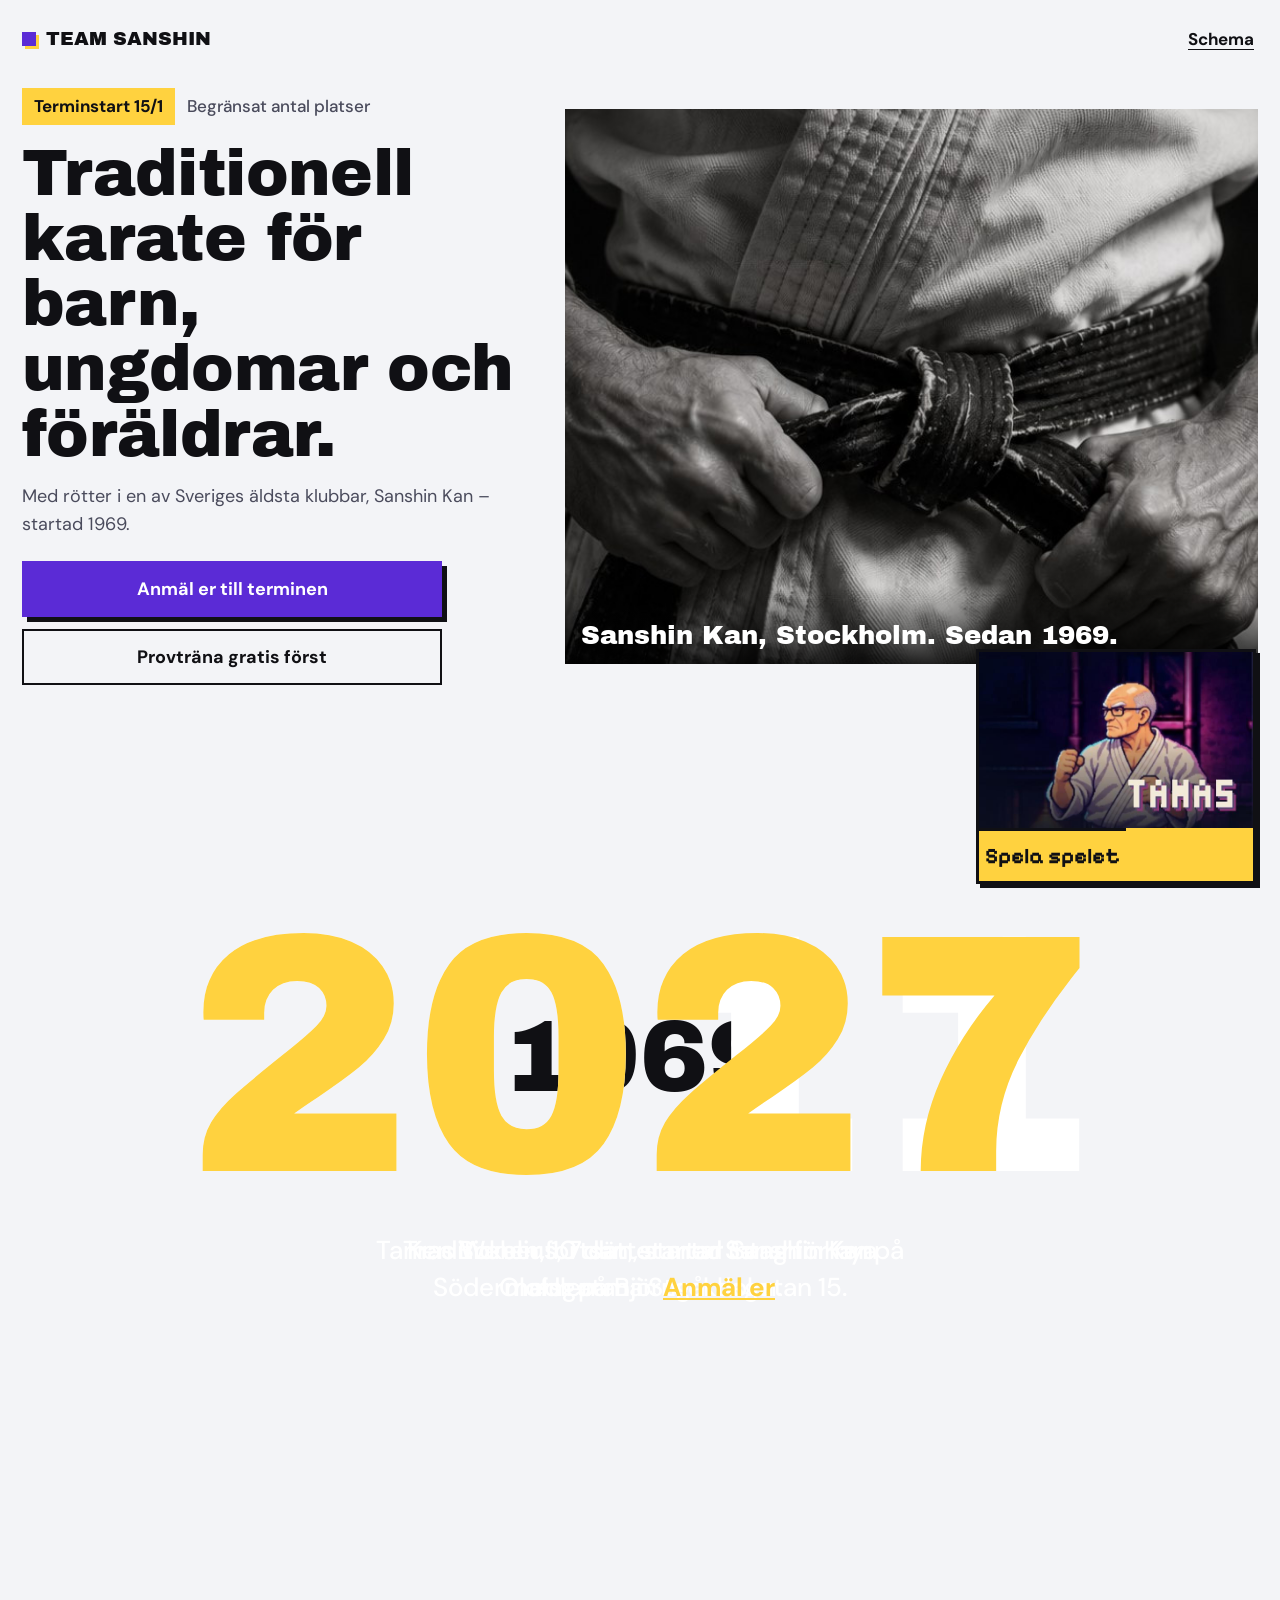
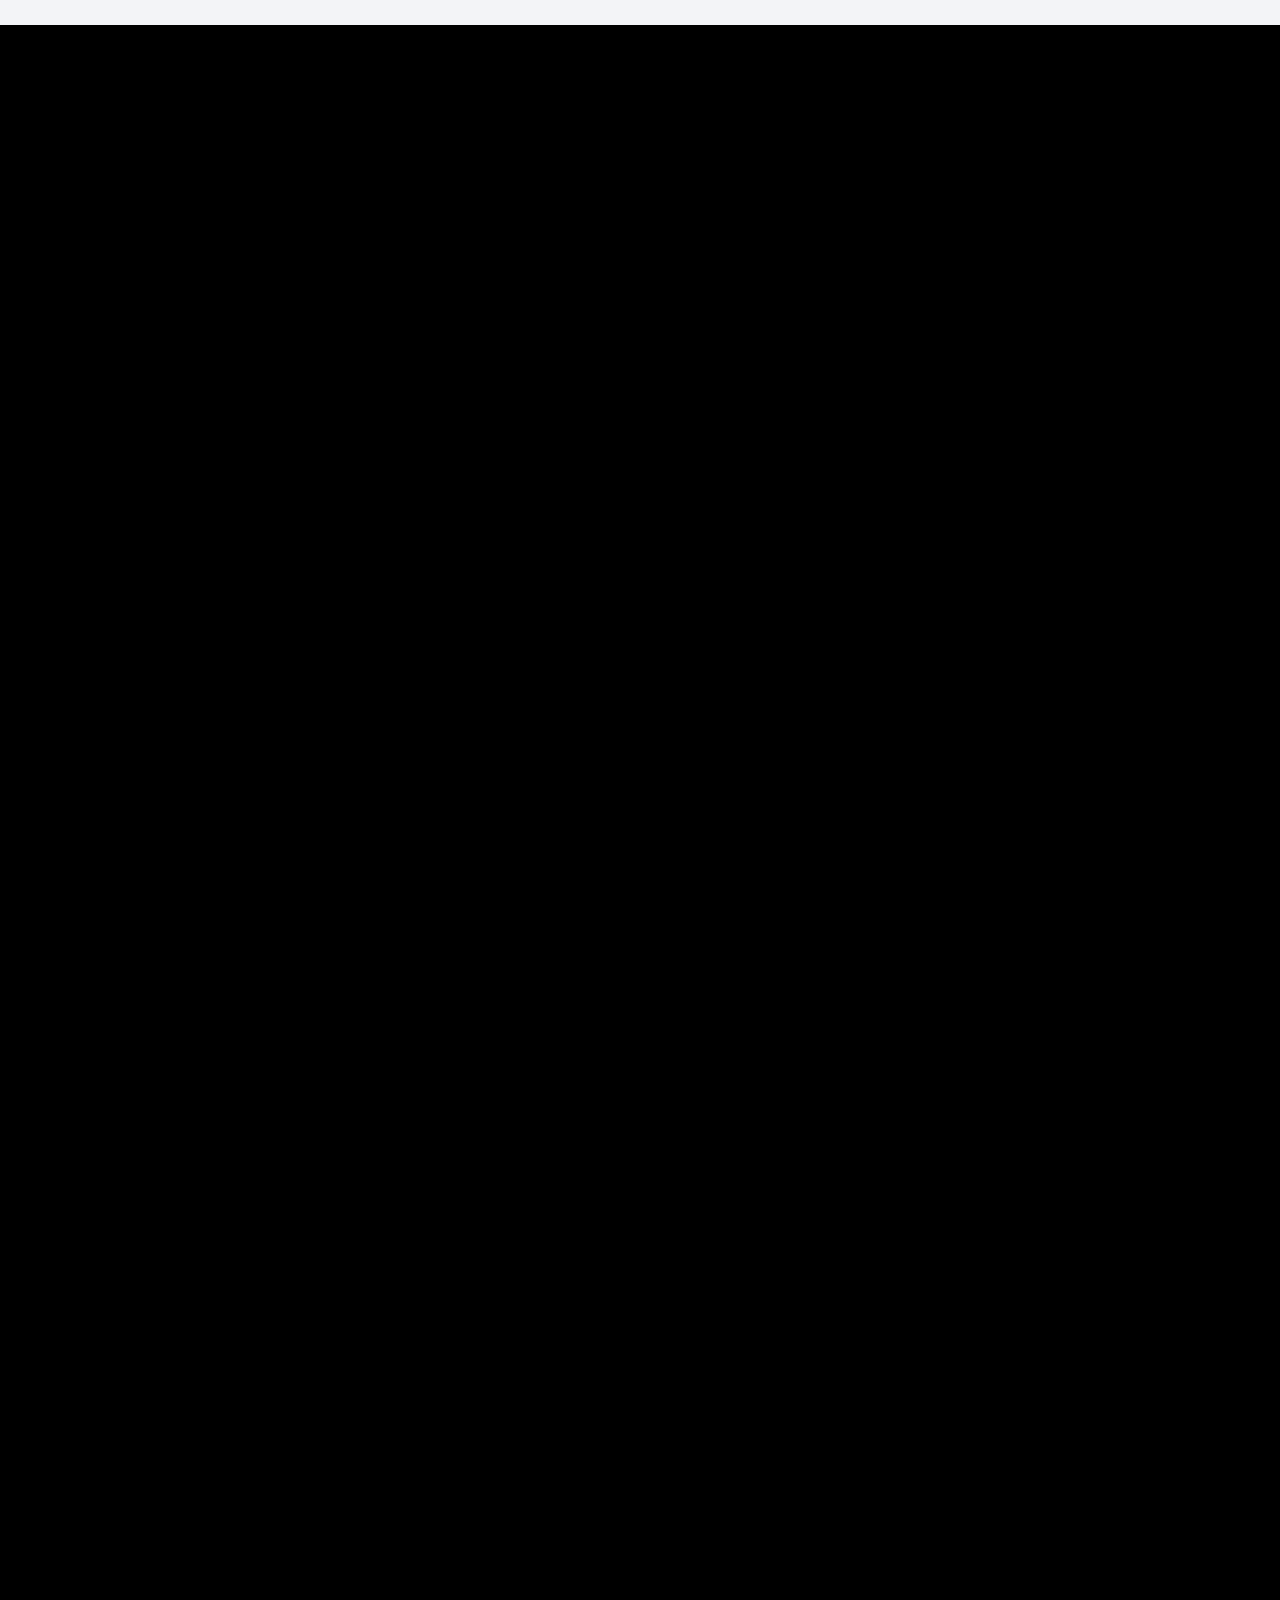
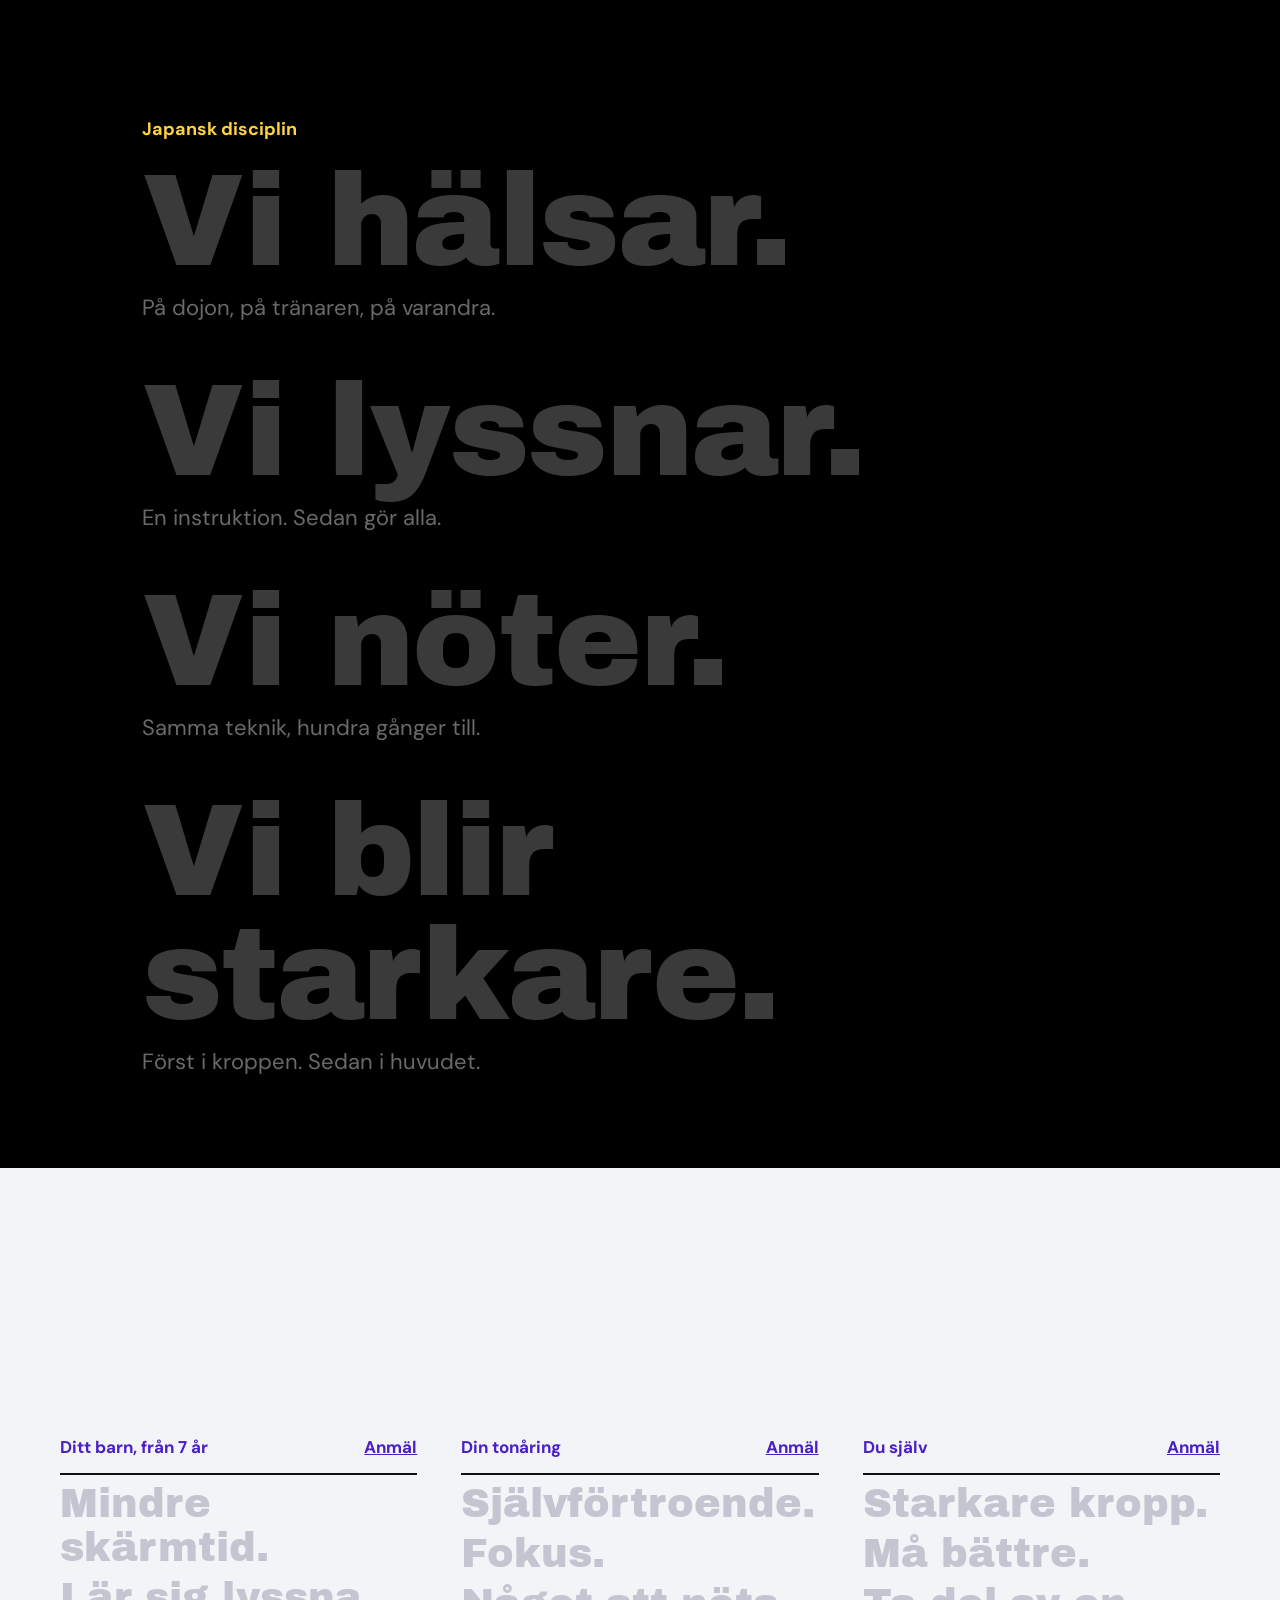
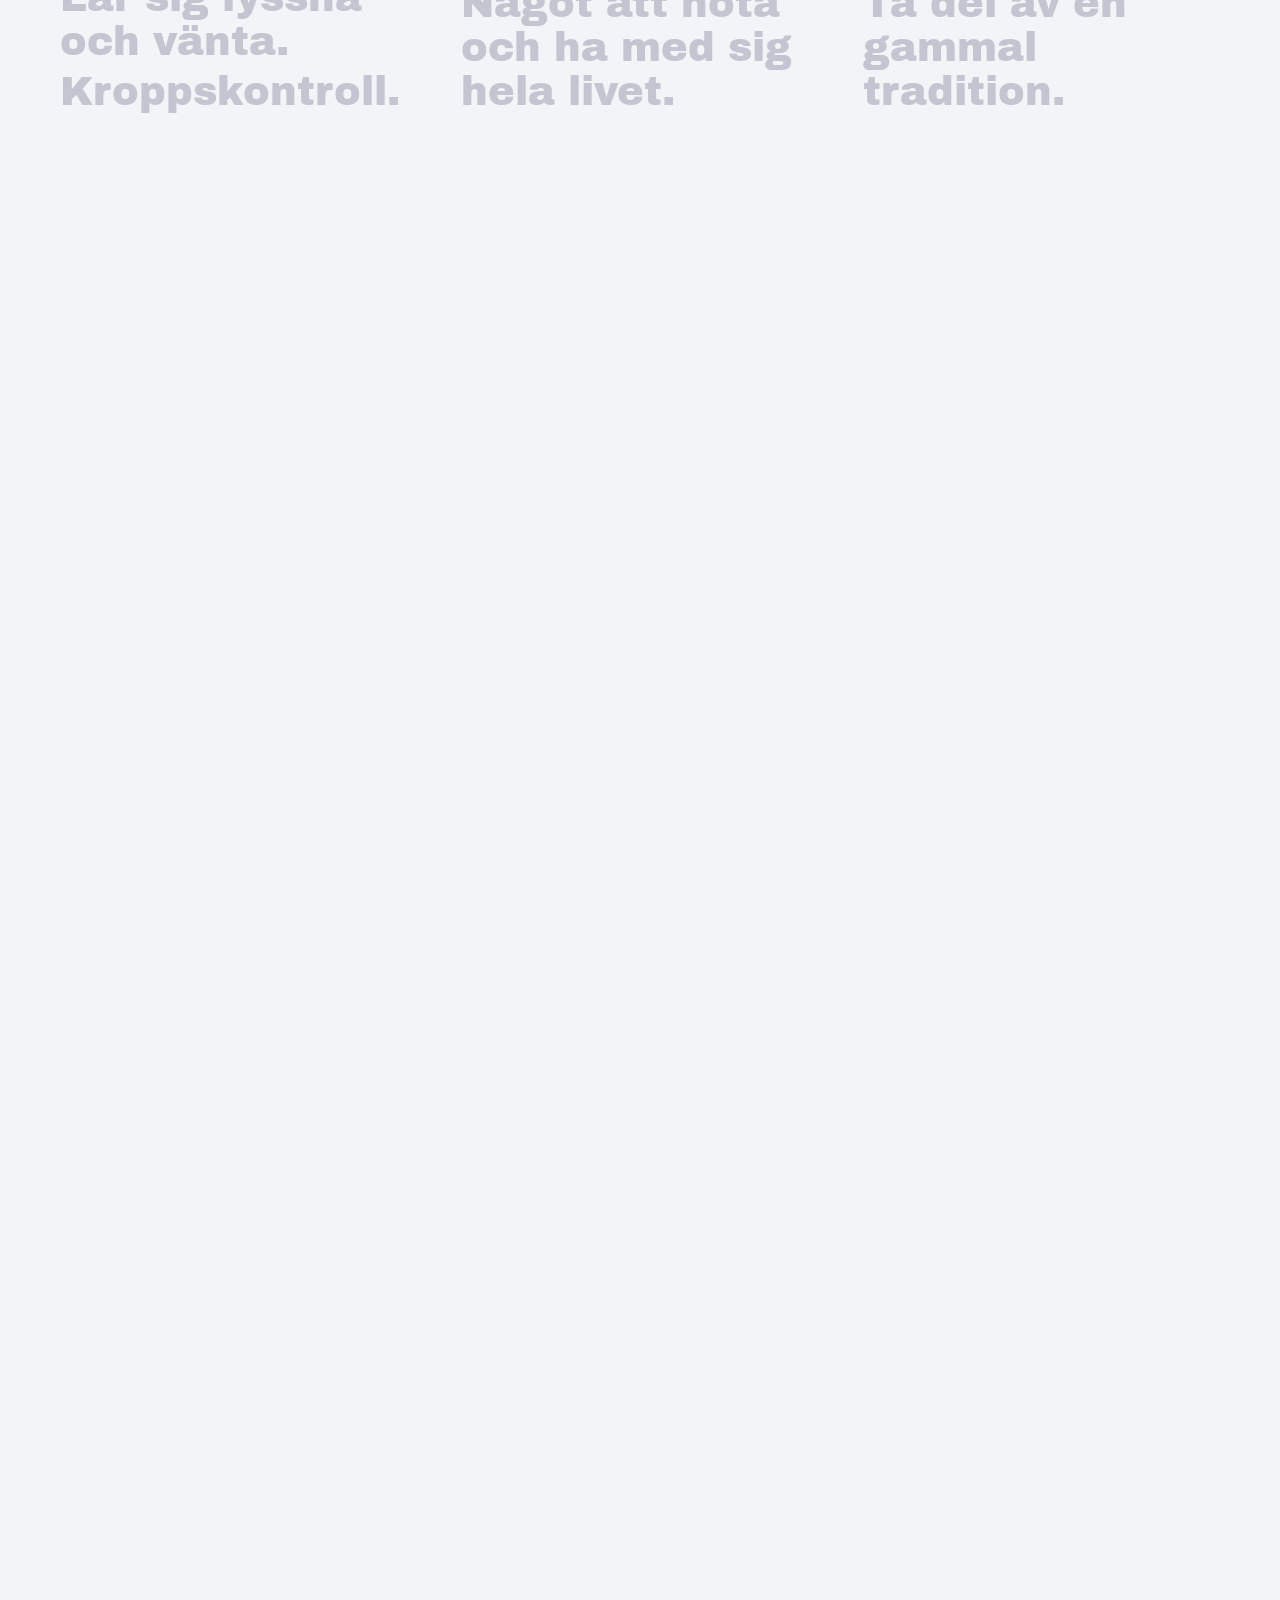
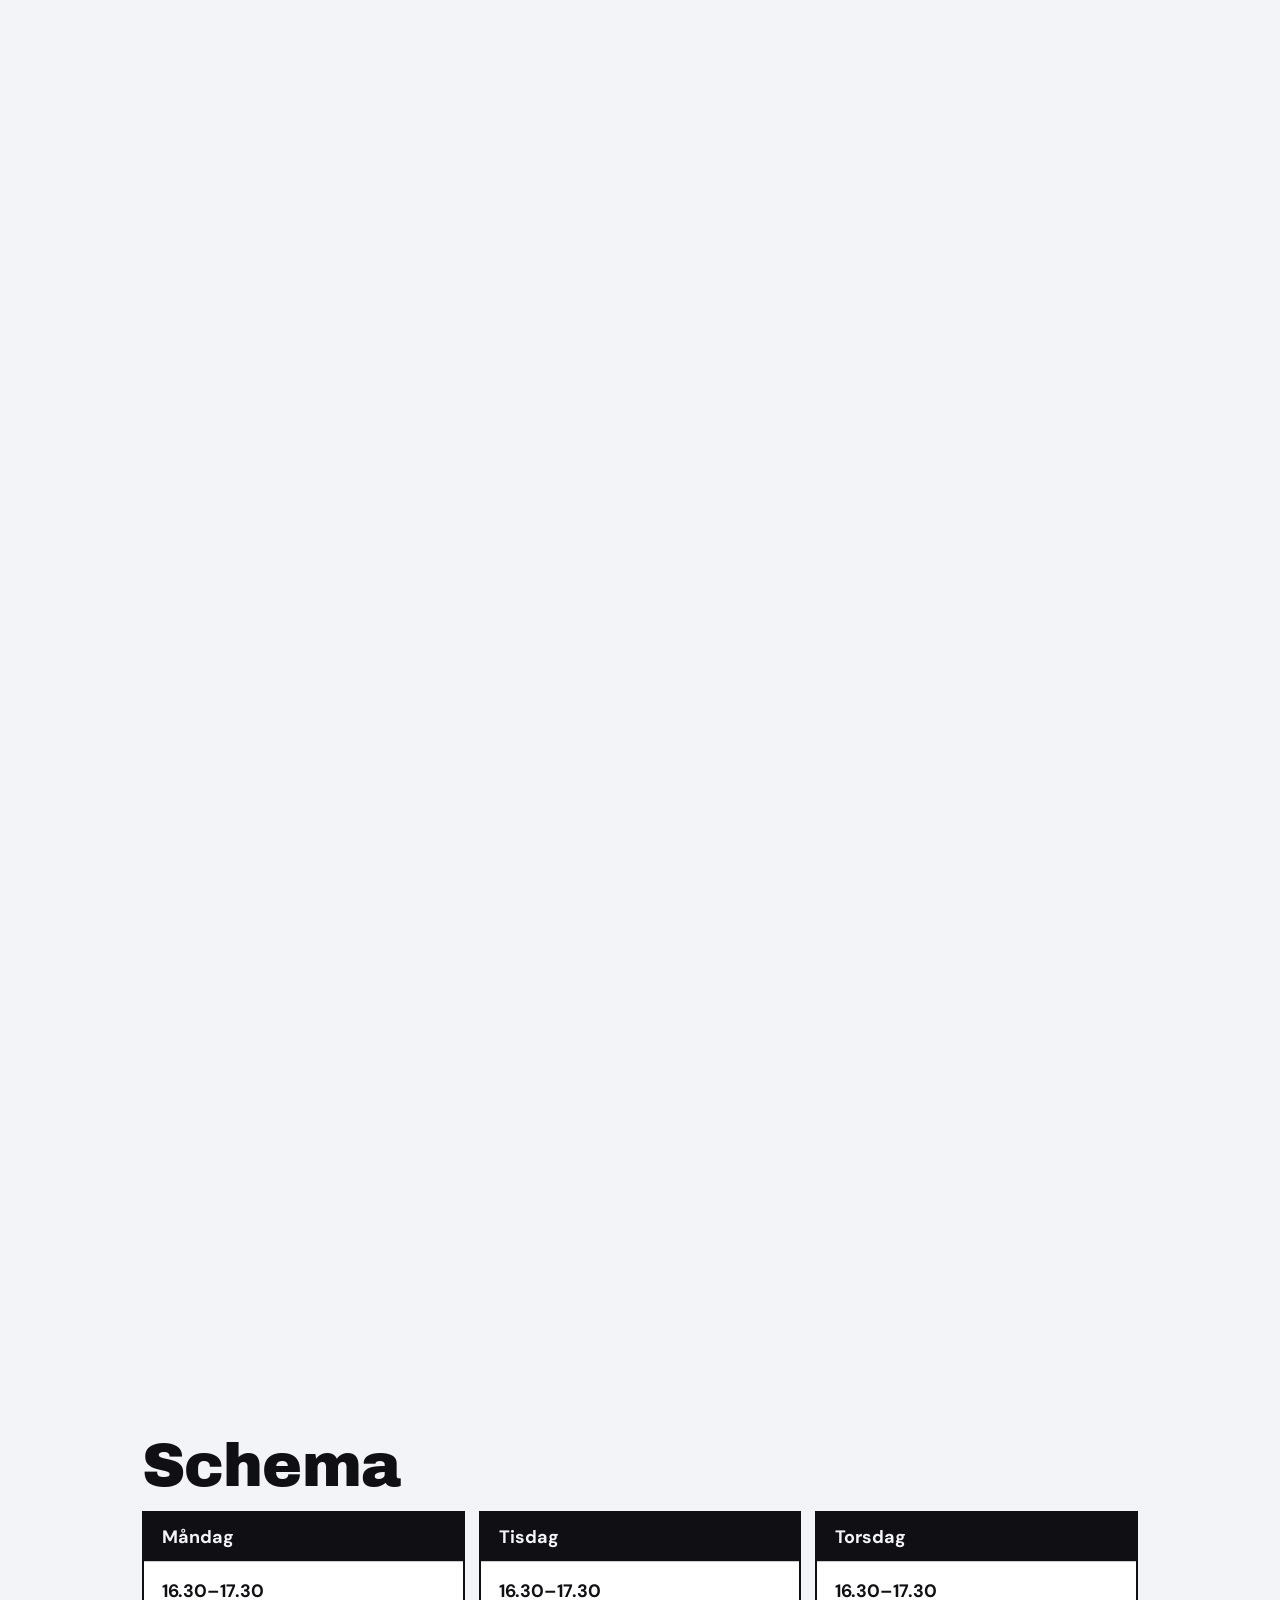
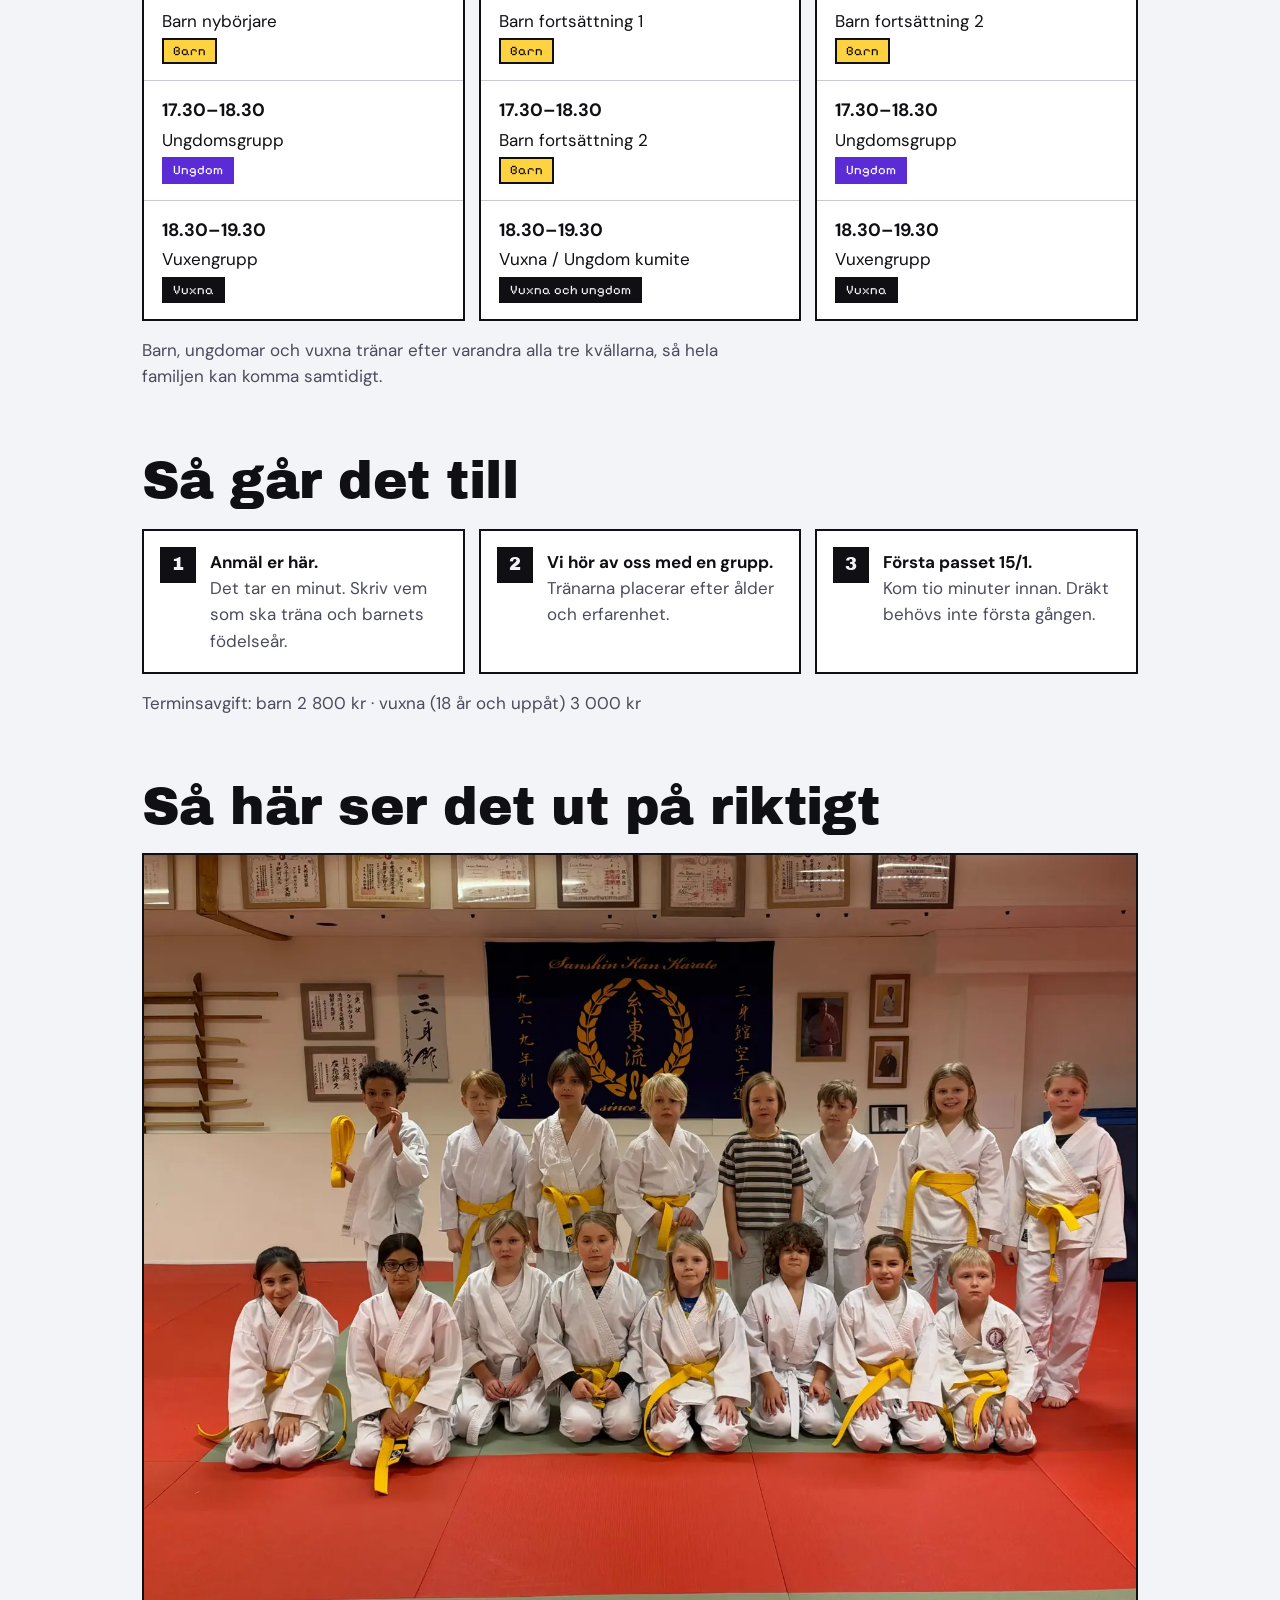
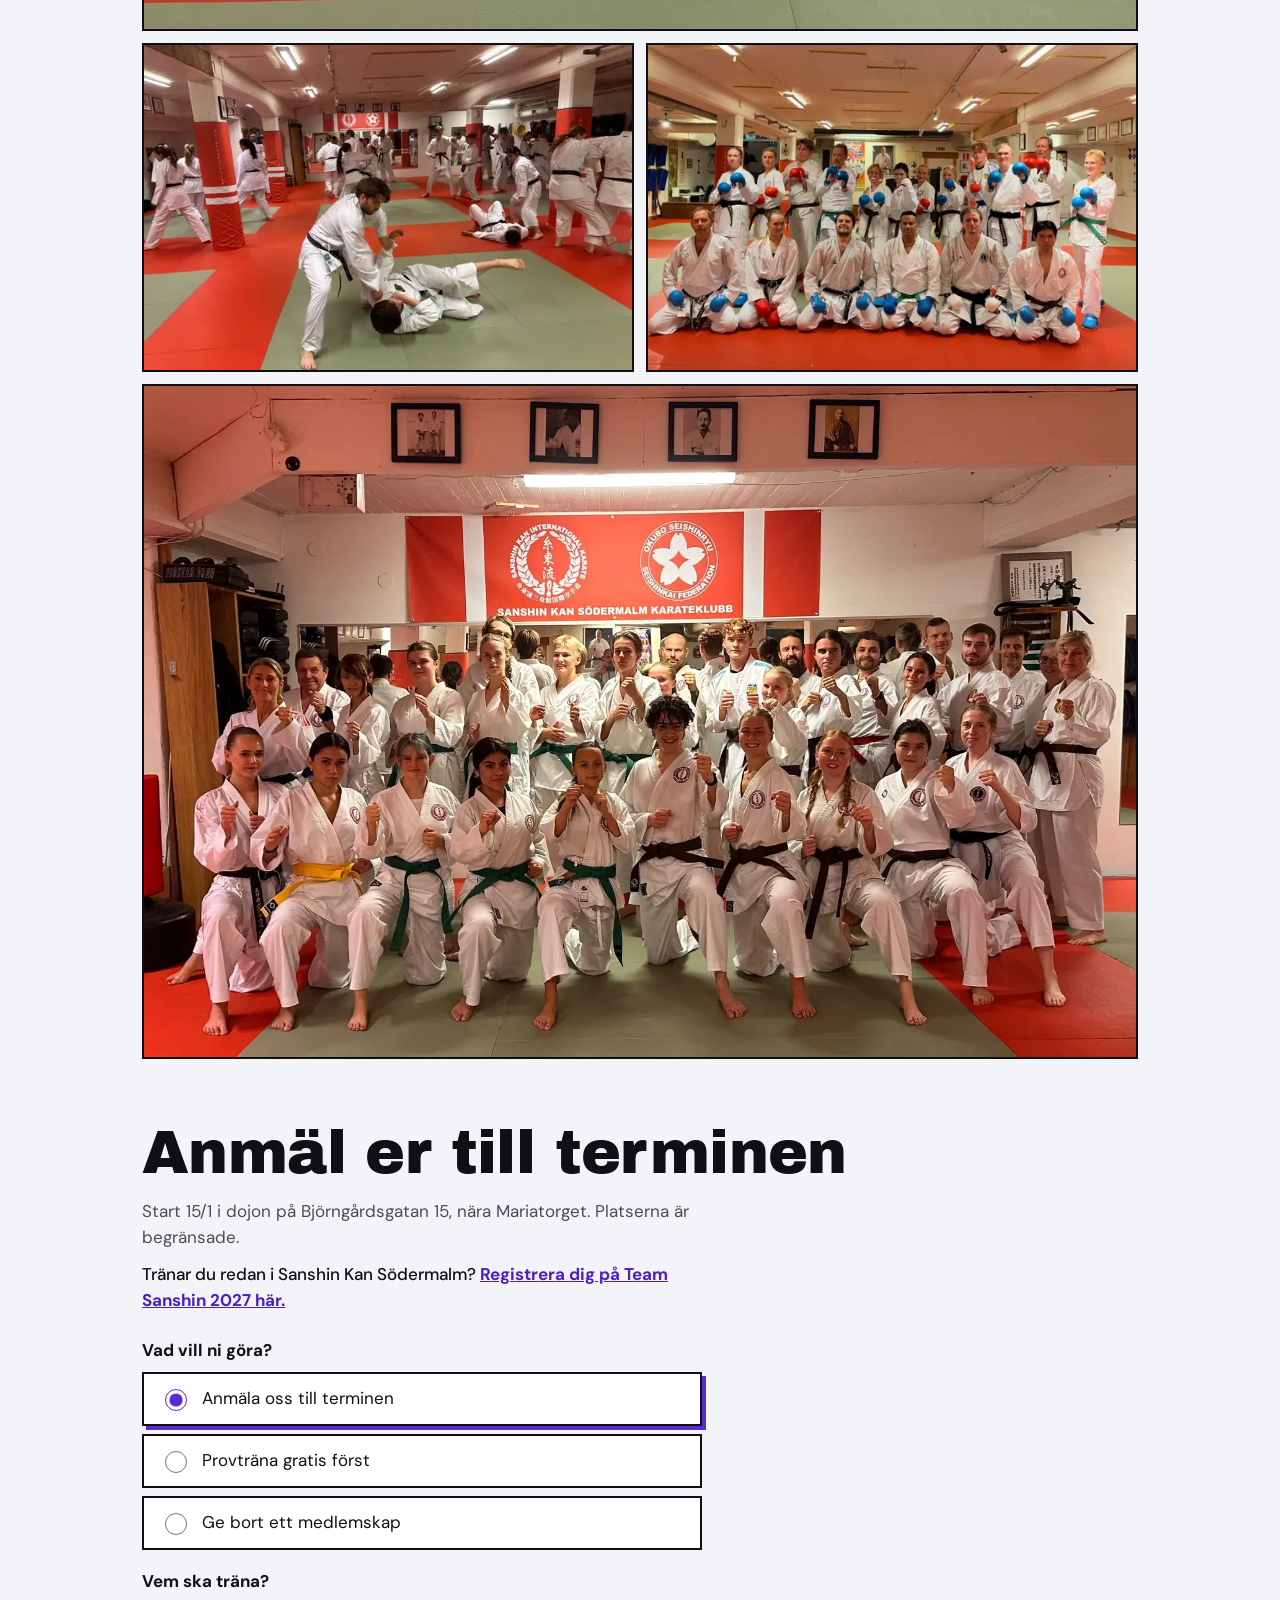
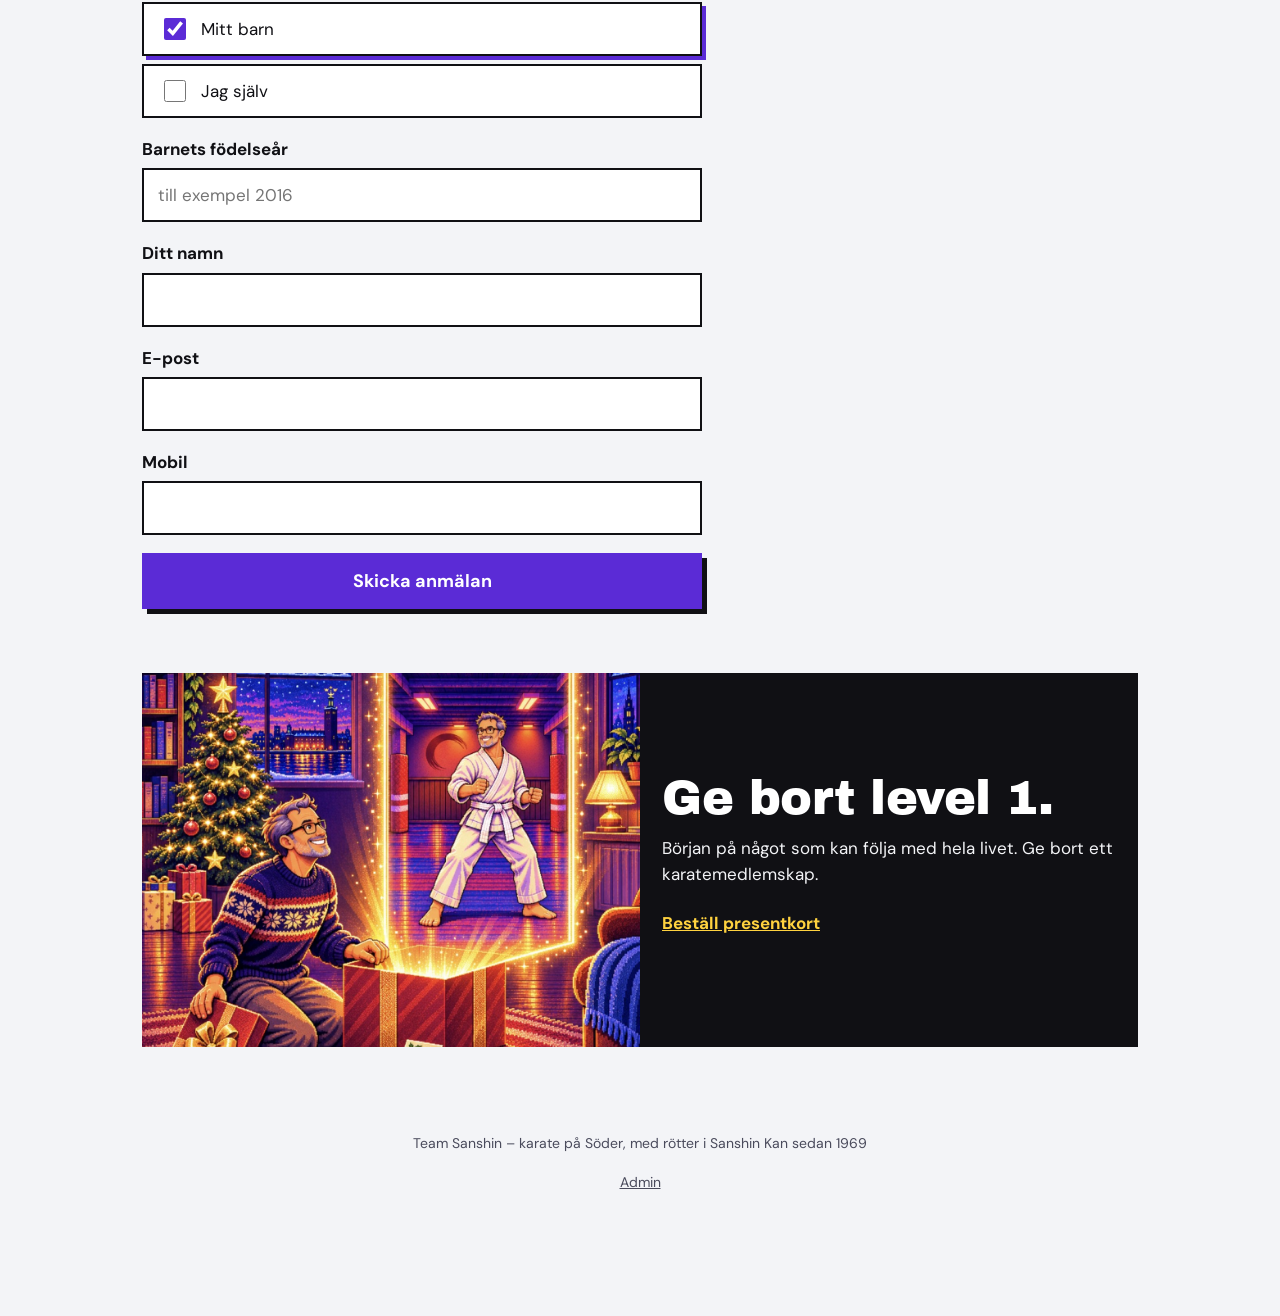
==== index.html @ 2c68ab27 "Barnbilden överst i fotodelen och terminsavgifterna Barngruppen med gula bälten blir den stora bilde" ====
<!doctype html>
<html lang="sv">
<head>
<meta charset="utf-8">
<meta name="viewport" content="width=device-width, initial-scale=1, viewport-fit=cover">
<title>Team Sanshin – Karate på Söder</title>
<link rel="preconnect" href="https://fonts.googleapis.com">
<link href="https://fonts.googleapis.com/css2?family=Archivo+Black&family=DM+Sans:wght@400;500;700&family=Pixelify+Sans:wght@400;600;700&display=swap" rel="stylesheet">
<link rel="stylesheet" href="stil.css">
</head>
<body>

<div class="top">
  <a class="logo" href="#start"><i aria-hidden="true"></i>TEAM SANSHIN</a>
  <a class="link" href="#schema">Schema</a>
</div>

<main id="start">

<!-- Hero -->
<section class="hero">
  <div class="wrap hero-grid">
    <div class="hero-text">
      <p class="term"><b>Terminstart 15/1</b> Begränsat antal platser</p>
      <h1 class="display">Traditionell karate för barn, ungdomar och föräldrar.</h1>
      <p class="sub">Med rötter i en av Sveriges äldsta klubbar, Sanshin Kan – startad 1969.</p>
      <div class="cta-row">
        <a class="btn primary" href="#boka" data-goal="termin">Anmäl er till terminen</a>
        <a class="btn ghost" href="#boka" data-goal="prov">Provträna gratis först</a>
      </div>
    </div>
    <figure class="hero-fig"><img src="bilder/balte-svartvit.jpg" width="904" height="530" alt="Svartvitt foto: åldrade händer knyter ett slitet svart bälte"><figcaption>Sanshin Kan, Stockholm. Sedan 1969.</figcaption></figure>
  </div>
</section>

<!-- Scene 3 -->
<section class="scene s3" id="sedan1969" aria-label="Historien sedan 1969">
  <div class="pin">
    <div class="s3-black" aria-hidden="true"></div>
    <div class="st st1">
      <div class="yr"><span class="y-dark" aria-hidden="true">1969</span><span class="y-light">1969</span></div>
      <p class="tx">Tamas Weber, 10 dan, startar Sanshin Kan på Olofsgatan i Stockholm.</p>
    </div>
    <div class="st st2">
      <div class="yr">2011</div>
      <p class="tx">Ken Bokelius, 7 dan, startar Sanshin Kan Södermalm på Björngårdsgatan 15.</p>
    </div>
    <div class="st st3">
      <div class="yr">2027</div>
      <p class="tx">Traditionen fortsätter med intag för nya medlemmar. <a href="#boka" data-goal="termin">Anmäl er</a></p>
    </div>
  </div>
</section>

<!-- Discipline -->
<section class="disc">
  <div class="wrap">
    <h2>Japansk disciplin</h2>
    <ul>
      <li><b class="display">Vi hälsar.</b><span>På dojon, på tränaren, på varandra.</span></li>
      <li><b class="display">Vi lyssnar.</b><span>En instruktion. Sedan gör alla.</span></li>
      <li><b class="display">Vi nöter.</b><span>Samma teknik, hundra gånger till.</span></li>
      <li><b class="display">Vi blir starkare.</b><span>Först i kroppen. Sedan i huvudet.</span></li>
    </ul>
  </div>
</section>

<!-- Scene 2 -->
<section class="scene s2" aria-label="Det här får ni">
  <div class="pin">
    <div class="s2-grid">
      <div id="barn">
        <p class="who"><span>Ditt barn, från 7 år</span><a href="#boka" data-who="barn">Anmäl</a></p>
        <ul class="lit-list">
          <li>Mindre skärmtid.</li>
          <li>Lär sig lyssna och vänta.</li>
          <li>Kroppskontroll.</li>
        </ul>
      </div>
      <div id="ungdom">
        <p class="who"><span>Din tonåring</span><a href="#boka" data-who="barn">Anmäl</a></p>
        <ul class="lit-list">
          <li>Självförtroende.</li>
          <li>Fokus.</li>
          <li>Något att nöta och ha med sig hela livet.</li>
        </ul>
      </div>
      <div id="du">
        <p class="who"><span>Du själv</span><a href="#boka" data-who="du">Anmäl</a></p>
        <ul class="lit-list">
          <li>Starkare kropp.</li>
          <li>Må bättre.</li>
          <li>Ta del av en gammal tradition.</li>
        </ul>
      </div>
    </div>
  </div>
</section>

<!-- Schedule -->
<section class="sched" id="schema">
  <div class="wrap">
    <h2 class="display">Schema</h2>
    <div class="weeknav" id="weeknav" hidden>
      <button type="button" id="wk-prev" aria-label="Föregående vecka">←</button>
      <b id="wk-label" aria-live="polite"></b>
      <button type="button" id="wk-next" aria-label="Nästa vecka">→</button>
    </div>
    <div class="weekgrid" id="weekgrid"></div>
    <p class="note">Barn, ungdomar och vuxna tränar efter varandra alla tre kvällarna, så hela familjen kan komma samtidigt.</p>
  </div>
</section>

<!-- Steps -->
<section class="steps">
  <div class="wrap">
    <h2 class="display">Så går det till</h2>
    <ol>
      <li><b>Anmäl er här.</b><span>Det tar en minut. Skriv vem som ska träna och barnets födelseår.</span></li>
      <li><b>Vi hör av oss med en grupp.</b><span>Tränarna placerar efter ålder och erfarenhet.</span></li>
      <li><b>Första passet 15/1.</b><span>Kom tio minuter innan. Dräkt behövs inte första gången.</span></li>
    </ol>
    <p class="price">Terminsavgift: barn 2 800 kr · vuxna (18 år och uppåt) 3 000 kr</p>
  </div>
</section>

<!-- Place -->
<section class="place">
  <div class="wrap">
    <h2 class="display">Så här ser det ut på riktigt</h2>
    <div class="ph-grid">
      <figure class="foto wide"><img src="bilder/barn-1600.webp" srcset="bilder/barn-800.webp 800w, bilder/barn-1600.webp 1600w" sizes="(min-width: 1040px) 996px, calc(100vw - 44px)" width="1600" height="1248" loading="lazy" decoding="async" alt="Barngruppen i vita dräkter, de flesta med gula bälten, framför klubbens blå banderoll med lagerkransen och 糸東流."></figure>
      <figure class="foto"><img src="bilder/dojo-1000.webp" srcset="bilder/dojo-600.webp 600w, bilder/dojo-1000.webp 1000w" sizes="(min-width: 1040px) 492px, calc(50vw - 28px)" width="1000" height="668" loading="lazy" decoding="async" alt="Träning i dojon: par övar svep och nedtagningar på de röda och gröna mattorna."></figure>
      <figure class="foto"><img src="bilder/instruktorer-1000.webp" srcset="bilder/instruktorer-600.webp 600w, bilder/instruktorer-1000.webp 1000w" sizes="(min-width: 1040px) 492px, calc(50vw - 28px)" width="1000" height="643" loading="lazy" decoding="async" alt="Grupp i vita dräkter med blå och röda handskar, de flesta med svarta bälten."></figure>
      <figure class="foto wide"><img src="bilder/grupp-1600.webp" srcset="bilder/grupp-800.webp 800w, bilder/grupp-1600.webp 1600w" sizes="(min-width: 1040px) 996px, calc(100vw - 44px)" width="1600" height="1081" loading="lazy" decoding="async" alt="Gruppbild i dojon: barn, ungdomar och vuxna i vita dräkter med bälten i olika färger framför klubbens röda banderoll."></figure>
    </div>
    <!-- Dolt tills klubben har ett godkänt citat från en förälder: ta bort hidden och fyll i texten. -->
    <p class="quote" hidden>”[Citat från en förälder som tränar tillsammans med sitt barn.]”<span>[Namn, förälder]</span></p>
  </div>
</section>

<!-- Book -->
<section class="book" id="boka">
  <div class="wrap">
    <h2 class="display">Anmäl er till terminen</h2>
    <p>Start 15/1 i dojon på Björngårdsgatan 15, nära Mariatorget. Platserna är begränsade.</p>
    <p class="overgang-lank">Tränar du redan i Sanshin Kan Södermalm? <a href="overgang/">Registrera dig på Team Sanshin 2027 här.</a></p>
    <form id="form" novalidate>
      <fieldset>
        <legend>Vad vill ni göra?</legend>
        <label class="opt"><input type="radio" name="goal" value="termin" checked><span>Anmäla oss till terminen</span></label>
        <label class="opt"><input type="radio" name="goal" value="prov"><span>Provträna gratis först</span></label>
        <label class="opt"><input type="radio" name="goal" value="present"><span>Ge bort ett medlemskap</span></label>
      </fieldset>
      <fieldset>
        <legend>Vem ska träna?</legend>
        <label class="opt"><input type="checkbox" name="who" value="barn" id="who-barn" checked><span>Mitt barn</span></label>
        <label class="opt"><input type="checkbox" name="who" value="du" id="who-du"><span>Jag själv</span></label>
      </fieldset>
      <div class="field" id="age-field"><label for="age">Barnets födelseår</label><input id="age" type="number" inputmode="numeric" min="1900" max="2100" placeholder="till exempel 2016"></div>
      <div class="field"><label for="name">Ditt namn</label><input id="name" type="text" autocomplete="name" required></div>
      <div class="field"><label for="email">E-post</label><input id="email" type="email" autocomplete="email" required></div>
      <div class="field"><label for="tel">Mobil</label><input id="tel" type="tel" autocomplete="tel"></div>
      <div aria-hidden="true" style="position:absolute;left:-9999px;width:1px;height:1px;overflow:hidden"><label for="webbplats">Lämna tomt</label><input id="webbplats" type="text" tabindex="-1" autocomplete="off"></div>
      <p class="err" id="err" role="alert" hidden>Fyll i namn och en giltig e-postadress.</p>
      <button class="btn primary" type="submit" id="submit">Skicka anmälan</button>
    </form>
    <div class="done" id="done" role="status" hidden>
      <b class="display">Anmälan skickad.</b>
      <p>Demo: på den riktiga sajten går anmälan till klubben och du får ett mejl med grupp och tid. Inget har skickats nu.</p>
    </div>
  </div>
</section>

<!-- Gift -->
<section class="gift" id="julklapp">
  <div class="wrap">
    <div class="gift-card">
      <img src="bilder/pixel-julklapp.jpg" width="1216" height="1240" alt="Pixelillustration: en man öppnar en julklapp och ser sig själv i karatedräkt">
      <div>
        <h2 class="display">Ge bort level 1.</h2>
        <p>Början på något som kan följa med hela livet. Ge bort ett karatemedlemskap.</p>
        <a href="#boka" data-goal="present">Beställ presentkort</a>
      </div>
    </div>
  </div>
</section>

</main>

<footer>Team Sanshin – karate på Söder, med rötter i Sanshin Kan sedan 1969<br><a class="admin-link" href="admin/">Admin</a></footer>

<button class="fab" type="button" id="fab" aria-haspopup="dialog"><img src="bilder/spel-tamas.jpg" width="624" height="400" alt=""><span>Spela spelet</span></button>

<div class="bookbar" id="bookbar"><a href="#boka" data-goal="termin">Anmäl er – start 15/1</a></div>

<dialog id="game" aria-labelledby="game-title">
  <div class="sheet">
    <div class="sheet-head">
      <h2 class="px" id="game-title">MASTER TAMAS: SIEGE OF SANSHIN</h2>
      <button type="button" id="game-close" aria-label="Stäng">Stäng</button>
    </div>
    <div class="console-in">
      <div class="hud" aria-hidden="true"><span>TAMAS 100 / 100</span><span>SCORE 0</span><span>ENEMIES 22</span></div>
      <div class="screen" id="screen">
        <img src="bilder/spel-tamas.jpg" width="624" height="400" alt="Master Tamas, spelets huvudperson, med knutna nävar">
        <a class="start" href="https://storpappor.github.io/tamas-mobile-preview/combined/" target="_blank" rel="noopener"><b class="blink">PRESS START</b><span>Öppna spelet</span></a>
      </div>
    </div>
    <p class="sheet-alt"><a href="https://storpappor.github.io/tamas-mobile-preview/combined/" target="_blank" rel="noopener">Öppna spelet i en ny flik</a></p>
    <p class="sheet-line">Level 1 är på skärmen. Resten är på mattan.</p>
    <a class="btn primary" href="#boka" id="game-book" data-goal="termin">Anmäl er till terminen</a>
  </div>
</dialog>

<script src="schema.js"></script>
<script src="skript.js"></script>
</body>
</html>
---- stil.css ----
:root{
  --ground:#F3F4F7; --ink:#101014; --card:#FFFFFF; --muted:#4A4B5C; --line:#C9CAD6; --dim:#C3C5D0;
  --purple:#5B2BD6; --purple-text:#4A1FC4; --yellow:#FFD23F; --black:#101014;
  --display:'Archivo Black','Arial Black',Impact,sans-serif;
  --body:'DM Sans',system-ui,-apple-system,'Segoe UI',sans-serif;
  --pixel:'Pixelify Sans','Courier New',monospace;
  color-scheme:light;
  box-sizing:border-box;
  padding-top:env(safe-area-inset-top,0px);
  padding-bottom:env(safe-area-inset-bottom,0px);
}
@media (prefers-color-scheme: dark){
  :root:not([data-theme="light"]){
    --ground:#15151B; --ink:#F3F4F7; --card:#1E1E27; --muted:#B9BBC9; --line:#3A3B4A; --dim:#3F4050; --purple-text:#B9A2FF;
    color-scheme:dark;
  }
}
:root[data-theme="dark"]{
  --ground:#15151B; --ink:#F3F4F7; --card:#1E1E27; --muted:#B9BBC9; --line:#3A3B4A; --dim:#3F4050; --purple-text:#B9A2FF;
  color-scheme:dark;
}
*,*::before,*::after{box-sizing:border-box}
html{scroll-padding-top:env(safe-area-inset-top,0px)}
body{margin:0;background:var(--ground);color:var(--ink);font-family:var(--body);font-size:17px;line-height:1.55;-webkit-font-smoothing:antialiased;padding-bottom:92px}
img{max-width:100%;height:auto;display:block}
h1,h2,h3,p{margin:0}
a{color:var(--purple-text)}
a:focus-visible,button:focus-visible{outline:3px solid var(--yellow);outline-offset:3px}
.wrap{max-width:1040px;margin:0 auto;padding:0 22px}
.display{font-family:var(--display);font-weight:400;line-height:1.02;letter-spacing:-.01em}
.px{font-family:var(--pixel);letter-spacing:.06em}
.muted{color:var(--muted)}

/* top bar */
.top{display:flex;align-items:center;justify-content:space-between;gap:16px;padding:14px 22px;max-width:1040px;margin:0 auto}
.logo{display:flex;align-items:center;gap:10px;text-decoration:none;color:var(--ink);font-family:var(--display);font-size:19px}
.logo i{width:14px;height:14px;background:var(--purple);box-shadow:3px 3px 0 var(--yellow)}
.top a.link{color:var(--ink);font-weight:700;padding:12px 4px;text-decoration:underline;text-underline-offset:4px}

/* fixed booking bar */
.bookbar{position:fixed;left:0;right:0;bottom:0;z-index:50;padding:10px 14px calc(10px + env(safe-area-inset-bottom,0px));background:var(--ground);border-top:2px solid var(--ink)}
.bookbar a{display:flex;align-items:center;justify-content:center;min-height:54px;max-width:520px;margin:0 auto;background:var(--purple);color:#fff;font-weight:700;font-size:18px;text-decoration:none;box-shadow:5px 5px 0 var(--ink)}

/* ---------- scenes ---------- */
.scene{position:relative;--p:0}
.pin{position:sticky;top:0;height:100svh;overflow:hidden;display:flex;flex-direction:column;align-items:center;justify-content:center}
.console-in{position:relative;background:var(--black);padding:0 4px}
.hud{display:flex;flex-wrap:wrap;justify-content:space-between;gap:4px 14px;padding:9px 10px;color:#fff;font-family:var(--pixel);font-size:14px;letter-spacing:.03em}
.screen{position:relative;aspect-ratio:900 / 703;overflow:hidden;background:#000}
.screen img{position:absolute;inset:0;width:100%;height:100%;object-fit:cover}
.start{position:absolute;left:50%;bottom:14px;transform:translateX(-50%);display:inline-flex;flex-direction:column;align-items:center;gap:1px;white-space:nowrap;padding:11px 20px;background:var(--yellow);color:#101014;text-decoration:none;border:3px solid #101014;box-shadow:5px 5px 0 #101014}
.start b{font-family:var(--display);font-weight:400;font-size:20px;line-height:1.1}
.start span{font-family:var(--pixel);font-size:13px}
@keyframes blink{0%,60%{opacity:1}61%,100%{opacity:.3}}
.blink{animation:blink 1.2s steps(1) infinite}

/* ---------- hero ---------- */
.hero{padding:10px 0 40px}
.hero-grid{display:grid;grid-template-columns:repeat(auto-fit,minmax(300px,1fr));gap:26px 48px;align-items:center}
.term{display:flex;flex-wrap:wrap;align-items:center;gap:8px 12px;font-weight:500;color:var(--muted)}
.term b{padding:5px 12px;background:var(--yellow);color:#101014;font-weight:700}
.hero h1{margin-top:16px;font-size:clamp(32px,8.8vw,64px)}
.hero .sub{margin-top:16px;max-width:32em;font-size:18px;color:var(--muted)}
.cta-row{margin-top:22px;display:flex;flex-direction:column;gap:12px;max-width:420px}
.btn{display:flex;align-items:center;justify-content:center;min-height:56px;padding:12px 22px;font:700 18px var(--body);text-decoration:none;text-align:center;cursor:pointer}
.btn.primary{background:var(--purple);color:#fff;border:0;box-shadow:5px 5px 0 var(--ink)}
.btn.ghost{background:transparent;color:var(--ink);border:2px solid var(--ink)}
.hero-fig{position:relative;margin:0;background:#000}
.hero-fig img{width:100%;aspect-ratio:4 / 3;object-fit:cover}
.hero-fig figcaption{position:absolute;left:0;right:0;bottom:0;padding:34px 16px 14px;background:linear-gradient(to top,rgba(0,0,0,.85),rgba(0,0,0,0));color:#fff;font-family:var(--display);font-size:clamp(18px,5vw,26px);line-height:1.1}

/* ---------- steps ---------- */
.steps{padding:0 0 64px}
.steps h2{font-size:clamp(30px,7.6vw,52px)}
.steps ol{list-style:none;counter-reset:s;margin:22px 0 0;padding:0;display:grid;grid-template-columns:repeat(auto-fit,minmax(240px,1fr));gap:14px}
.steps li{counter-increment:s;position:relative;padding:18px 18px 18px 66px;background:var(--card);border:2px solid var(--ink)}
.steps li::before{content:counter(s);position:absolute;left:16px;top:16px;width:36px;height:36px;display:flex;align-items:center;justify-content:center;background:var(--ink);color:var(--ground);font-family:var(--display);font-size:18px}
.steps li b{display:block}
.steps li span{color:var(--muted)}
.price{margin-top:16px;color:var(--muted)}

/* ---------- form ---------- */
form{margin-top:24px;display:flex;flex-direction:column;gap:18px;max-width:560px}
fieldset{margin:0;padding:0;border:0;display:flex;flex-direction:column;gap:8px}
legend{padding:0;margin-bottom:8px;font-weight:700}
.opt{display:flex;align-items:center;gap:12px;min-height:54px;padding:10px 16px;background:var(--card);border:2px solid var(--ink);cursor:pointer}
.opt input{width:22px;height:22px;accent-color:var(--purple);flex:0 0 auto}
.opt:has(input:checked){box-shadow:4px 4px 0 var(--purple)}
.field{display:flex;flex-direction:column;gap:6px}
.field label{font-weight:700}
.field input{min-height:54px;padding:10px 14px;font:inherit;font-size:17px;color:var(--ink);background:var(--card);border:2px solid var(--ink);border-radius:0}
.err{color:#B3261E;font-weight:700}
.done{margin-top:24px;padding:22px;background:var(--card);border:2px solid var(--ink);box-shadow:5px 5px 0 var(--purple);max-width:560px}
.done b{font-size:26px;font-weight:400}
.done p{margin-top:8px;color:var(--muted)}
[hidden]{display:none !important}

/* ---------- game button + sheet ---------- */
.nobar .fab{bottom:calc(16px + env(safe-area-inset-bottom,0px))}
.fab{position:fixed;right:14px;bottom:calc(92px + env(safe-area-inset-bottom,0px));z-index:49;width:150px;padding:0;display:flex;flex-direction:column;background:var(--yellow);color:#101014;border:3px solid #101014;box-shadow:4px 4px 0 #101014;cursor:pointer}
.fab img{width:100%;height:96px;object-fit:cover;object-position:28% 40%}
.fab span{padding:8px 4px;font-family:var(--pixel);font-size:17px;font-weight:700;text-align:center;border-top:3px solid #101014}
dialog{width:100%;max-width:560px;margin:auto auto 0;padding:0;border:0;background:transparent;color:#F3F4F7}
dialog::backdrop{background:rgba(0,0,0,.6)}
.sheet{background:var(--black);padding:16px 16px calc(20px + env(safe-area-inset-bottom,0px));display:flex;flex-direction:column;gap:14px;border-top:4px solid var(--purple)}
.sheet-head{display:flex;align-items:center;justify-content:space-between;gap:12px}
.sheet-head h2{font-size:15px;font-weight:600;color:#fff}
.sheet-head button{min-height:44px;padding:8px 14px;font:700 15px var(--body);color:#fff;background:transparent;border:2px solid #fff;cursor:pointer}
.sheet .console-in{padding:0}
.sheet .hud,.sheet .start{opacity:1}
.sheet-line{font-family:var(--display);font-size:20px;line-height:1.15;color:#fff}
.sheet-alt{font-size:14px;color:#B9BBC9}
.sheet-alt a{color:var(--yellow);font-weight:700}
/* the game runs in an iframe that is created when the sheet opens and removed when it closes */
.screen iframe{position:absolute;inset:0;width:100%;height:100%;border:0;background:#080d1b;opacity:0;transition:opacity .3s ease}
.sheet.loading .screen,.sheet.playing .screen{aspect-ratio:auto}
.sheet.loading .start{display:none}
.sheet.playing .hud,.sheet.playing .start{display:none}
.sheet.playing .screen iframe{opacity:1}
@media (min-width:700px){dialog{margin:auto}}
@media (min-width:900px){
  .hero .wrap{max-width:1320px}
  .top{max-width:1320px}
  .hero-grid{grid-template-columns:minmax(0,5fr) minmax(0,7fr)}
  .hero-fig img{aspect-ratio:5 / 4}
  .s2 .pin{padding-bottom:350px}
  .fab{width:280px;right:24px}
  .fab img{height:176px}
  .fab span{font-size:22px;padding:12px 6px}
  dialog{max-width:860px}
  .sheet{padding:22px}
  .sheet .hud{font-size:17px}
}

/* ---------- scene 2: lit phrases ---------- */
.s2{height:380svh}
.s2 .pin{padding:12px 22px 104px;align-items:stretch}
@media (max-width:899px){.s2-grid>div:last-child .lit-list{padding-right:162px}}
.s2-grid{width:100%;max-width:1160px;margin:0 auto;display:grid;grid-template-columns:repeat(auto-fit,minmax(280px,1fr));gap:16px 44px}
.who{display:flex;align-items:center;justify-content:space-between;gap:12px;font-weight:700;font-size:17px;color:var(--purple-text);margin-bottom:4px;padding-bottom:4px;border-bottom:2px solid var(--ink)}
.who a{padding:8px 0 8px 12px;white-space:nowrap}
.lit-list{list-style:none;margin:0;padding:0;font-family:var(--display);font-size:clamp(21px,5.9vw,40px);line-height:1.1}
.lit-list li{color:var(--dim);transition:color .3s ease;padding:3px 0}
.lit-list li.on{color:var(--ink)}

/* ---------- two tracks ---------- */
.tracks{padding:0 0 8px;display:grid;grid-template-columns:repeat(auto-fit,minmax(300px,1fr));gap:14px}
.track{background:var(--card);border:2px solid var(--ink);display:flex;align-items:stretch}
.track img{flex:0 0 108px;width:108px;height:128px;object-fit:cover}
.track .kidsimg{object-position:50% 12%;filter:grayscale(1)}
.track-body{flex:1 1 auto;min-width:0;padding:12px 16px;display:flex;flex-direction:column;justify-content:center;gap:2px}
.track h2{font-size:22px}
.track p{font-size:16px;line-height:1.4}
.track a.more{font-weight:700;padding:8px 0 4px;align-self:flex-start}

/* ---------- discipline ---------- */
.disc{background:#000;color:#F3F4F7;padding:72px 0 88px}
.disc h2{font:700 18px var(--body);color:var(--yellow)}
.disc ul{list-style:none;margin:18px 0 0;padding:0;display:flex;flex-direction:column;gap:clamp(26px,5vw,44px)}
.disc li b{display:block;font-weight:400;font-size:clamp(44px,13.5vw,132px);line-height:.94;letter-spacing:-.02em;color:#3A3A3A;transition:color .45s ease}
.disc li span{display:block;margin-top:8px;font-size:clamp(17px,2.2vw,22px);color:#6A6A6A;transition:color .45s ease}
.disc li.on b{color:#fff}
.disc li.on span{color:#D6D3CB}

/* ---------- scene 3: 1969, 2011, 2027 ---------- */
.s3{height:280svh;background:#000}
.s3 .pin{background:var(--ground)}
.s3-black{position:absolute;inset:0;background:#000;opacity:0;transition:opacity .8s ease}
.s3.go .s3-black{opacity:1}
.st{position:absolute;inset:0;display:flex;flex-direction:column;align-items:center;justify-content:center;padding:0 22px 140px;text-align:center;pointer-events:none}
.st.on{pointer-events:auto}
.st .yr{position:relative;font-family:var(--display);font-size:min(28vw,340px);line-height:.9;color:#fff;opacity:0;transform:scale(.3);transition:transform .7s cubic-bezier(.16,.84,.24,1),opacity .3s ease}
.st .tx{margin-top:22px;max-width:21em;font-size:clamp(19px,2.2vw,26px);line-height:1.4;font-weight:500;color:#fff;opacity:0;transform:translateY(12px);transition:opacity .4s ease,transform .4s ease}
.st.on .yr{opacity:1;transform:scale(1)}
.st.on .tx{opacity:1;transform:none;transition-delay:.25s}
.st.post .yr{opacity:0;transform:scale(1.7);transition:transform .6s ease-in,opacity .4s ease}
.st.post .tx{opacity:0;transform:translateY(-12px)}
.st1 .yr{opacity:1}
.st1.post .yr{opacity:0}
.y-dark{display:block;color:var(--ink);transition:opacity .8s ease}
.y-light{position:absolute;left:0;top:0;color:#fff;opacity:0;transition:opacity .8s ease}
.s3.go .y-dark{opacity:0}
.s3.go .y-light{opacity:1}
.st3 .yr{color:var(--yellow)}
.st .tx a{color:var(--yellow);font-weight:700;white-space:nowrap}

/* ---------- timeline ---------- */
.timeline{background:#000;color:#EFEDE8;padding:0 0 72px}
.timeline ol{list-style:none;margin:0;padding:0}
.timeline li{display:grid;grid-template-columns:minmax(96px,auto) 1fr;gap:6px 24px;align-items:baseline;padding:22px 0;border-top:2px solid #5A5A5A}
.timeline li:first-child{border-top-color:#EFEDE8}
.timeline li:last-child{border-bottom:2px solid #EFEDE8}
.timeline b{font-weight:400;font-size:clamp(34px,9vw,64px);line-height:1;color:#fff}
.timeline span{font-size:18px;color:#D6D3CB;max-width:34em}
.timeline .now b{color:var(--yellow)}
.timeline a{color:var(--yellow);font-weight:700;white-space:nowrap}

/* ---------- schedule ---------- */
.sched{padding:48px 0 64px}
.sched h2{font-size:clamp(34px,9vw,60px)}
.flag{display:inline-block;margin-top:14px;padding:6px 12px;background:var(--yellow);color:#101014;font-family:var(--pixel);font-size:14px}
.weeknav{display:flex;align-items:center;justify-content:space-between;gap:10px;margin-top:22px}
.weeknav b{font-size:17px;text-align:center}
.weeknav button{flex:0 0 52px;min-height:52px;font:700 22px var(--body);color:var(--ink);background:var(--card);border:2px solid var(--ink);cursor:pointer}
.weeknav button:disabled{opacity:.3;cursor:default}
.weekgrid{display:grid;grid-template-columns:1fr;gap:14px;margin-top:22px}
.weeknav+.weekgrid{margin-top:14px}
.sess .leader{margin-top:6px;font-size:15px;color:var(--muted)}
.sess.off span:first-child,.sess.off time{text-decoration:line-through;color:var(--muted)}
.sess.off .leader{color:var(--ink);font-weight:700}
/* On larger screens all training days share one row; the script sets --dagar to the number of days. */
@media (min-width:760px){
  .weekgrid{grid-template-columns:repeat(var(--dagar,3),minmax(0,1fr))}
  .weekgrid .sess{flex-direction:column;gap:2px}
  .weekgrid .sess time{flex:none;overflow-wrap:normal}
  .weekgrid .day{min-width:0}
  /* five days or more: tighter so they still fit side by side; on narrow screens the row scrolls sideways instead of breaking words */
  .weekgrid.many{gap:8px;grid-template-columns:repeat(var(--dagar,3),minmax(124px,1fr));overflow-x:auto;padding-bottom:4px}
  .weekgrid.many .day h3{padding:10px;font-size:15px}
  .weekgrid.many .sess{padding:12px 10px;font-size:15px}
  .weekgrid.many .sess time{font-size:15px}
  .weekgrid.many .sess .leader{font-size:13px}
  .weekgrid.many .tag{font-size:11px;padding:1px 6px}
}
.day{border:2px solid var(--ink);background:var(--card)}
.day h3{margin:0;padding:12px 18px;background:var(--ink);color:var(--ground);font:700 18px var(--body)}
.sess{display:flex;gap:16px;align-items:flex-start;padding:16px 18px;border-top:1px solid var(--line)}
.sess:first-child{border-top:0}
.sess time{flex:0 0 108px;font-weight:700;font-size:18px}
.sess div{display:flex;flex-direction:column}
.tag{align-self:flex-start;margin-top:4px;padding:1px 9px;font-family:var(--pixel);font-size:13px;border:2px solid var(--ink)}
.tag.barn{background:var(--yellow);color:#101014;border-color:#101014}
.tag.vuxna{background:var(--ink);color:var(--ground)}
.tag.ungdom{background:var(--purple);color:#fff;border-color:var(--purple)}
.sched .note{margin-top:16px;color:var(--muted);max-width:36em}

/* ---------- place ---------- */
.place{padding:0 0 64px}
.place h2{font-size:clamp(30px,7.6vw,52px)}
.ph-grid{margin-top:20px;display:grid;grid-template-columns:repeat(2,minmax(0,1fr));gap:12px}
.ph{aspect-ratio:3 / 2;display:flex;align-items:center;justify-content:center;text-align:center;padding:12px;border:2px dashed var(--muted);color:var(--muted);font-weight:700;font-size:15px}
.ph.wide{grid-column:1 / -1;aspect-ratio:16 / 9}
.ph.dark{border-color:#8A8A8A;color:#CFCBC2}
.foto{margin:0;overflow:hidden;border:2px solid var(--ink);background:var(--card)}
.foto img{display:block;width:100%;height:auto;aspect-ratio:3 / 2;object-fit:cover}
.foto.wide{grid-column:1 / -1}
.foto.wide img{aspect-ratio:auto}
.quote{margin-top:24px;padding:22px;background:var(--card);border:2px solid var(--ink);font-size:19px}
.quote span{display:block;margin-top:8px;font-size:15px;color:var(--muted)}

/* ---------- gift ---------- */
.gift{padding:0 0 64px}
.gift-card{display:grid;grid-template-columns:repeat(auto-fit,minmax(280px,1fr));background:var(--black);color:#F3F4F7}
.gift-card img{width:100%;height:100%;object-fit:cover;aspect-ratio:4 / 3}
.gift-card div{padding:26px 22px;display:flex;flex-direction:column;gap:12px;justify-content:center}
.gift-card h2{font-size:clamp(30px,8vw,48px);color:#fff}
.gift-card a{color:var(--yellow);font-weight:700;padding:10px 0;align-self:flex-start}

/* ---------- book ---------- */
.book{padding:0 0 64px}
.book h2{font-size:clamp(34px,9vw,60px)}
.book p{margin-top:14px;max-width:34em;color:var(--muted)}
.book .overgang-lank{margin-top:10px;color:var(--ink);font-weight:500}
.book .overgang-lank a{color:var(--purple-text);font-weight:700}
.book dl{margin:24px 0 0;display:grid;grid-template-columns:repeat(auto-fit,minmax(220px,1fr));gap:16px}
.book dl div{padding:16px 18px;background:var(--card);border:2px solid var(--ink)}
.book dt{font-size:14px;color:var(--muted)}
.book dd{margin:2px 0 0;font-weight:700}
footer{padding:22px;text-align:center;font-size:14px;color:var(--muted)}
footer .admin-link{display:inline-block;margin-top:10px;padding:8px 6px;color:var(--muted)}

@media (prefers-reduced-motion: reduce){
  .blink{animation:none}
  .scene{height:auto !important;--p:0 !important}
  .pin{position:static;height:auto;overflow:visible;padding-bottom:40px !important}
  .lit-list li{color:var(--ink);transition:none}
  .disc li b{color:#fff;transition:none}
  .disc li span{color:#D6D3CB;transition:none}
  .s3{background:#000}
  .s3 .pin{background:#000;padding:40px 0 !important}
  .s3-black{display:none}
  .st{position:static;padding:22px;pointer-events:auto}
  .st .yr,.st .tx{opacity:1 !important;transform:none !important;transition:none}
  .y-dark{display:none}
  .y-light{position:static;opacity:1 !important}
}
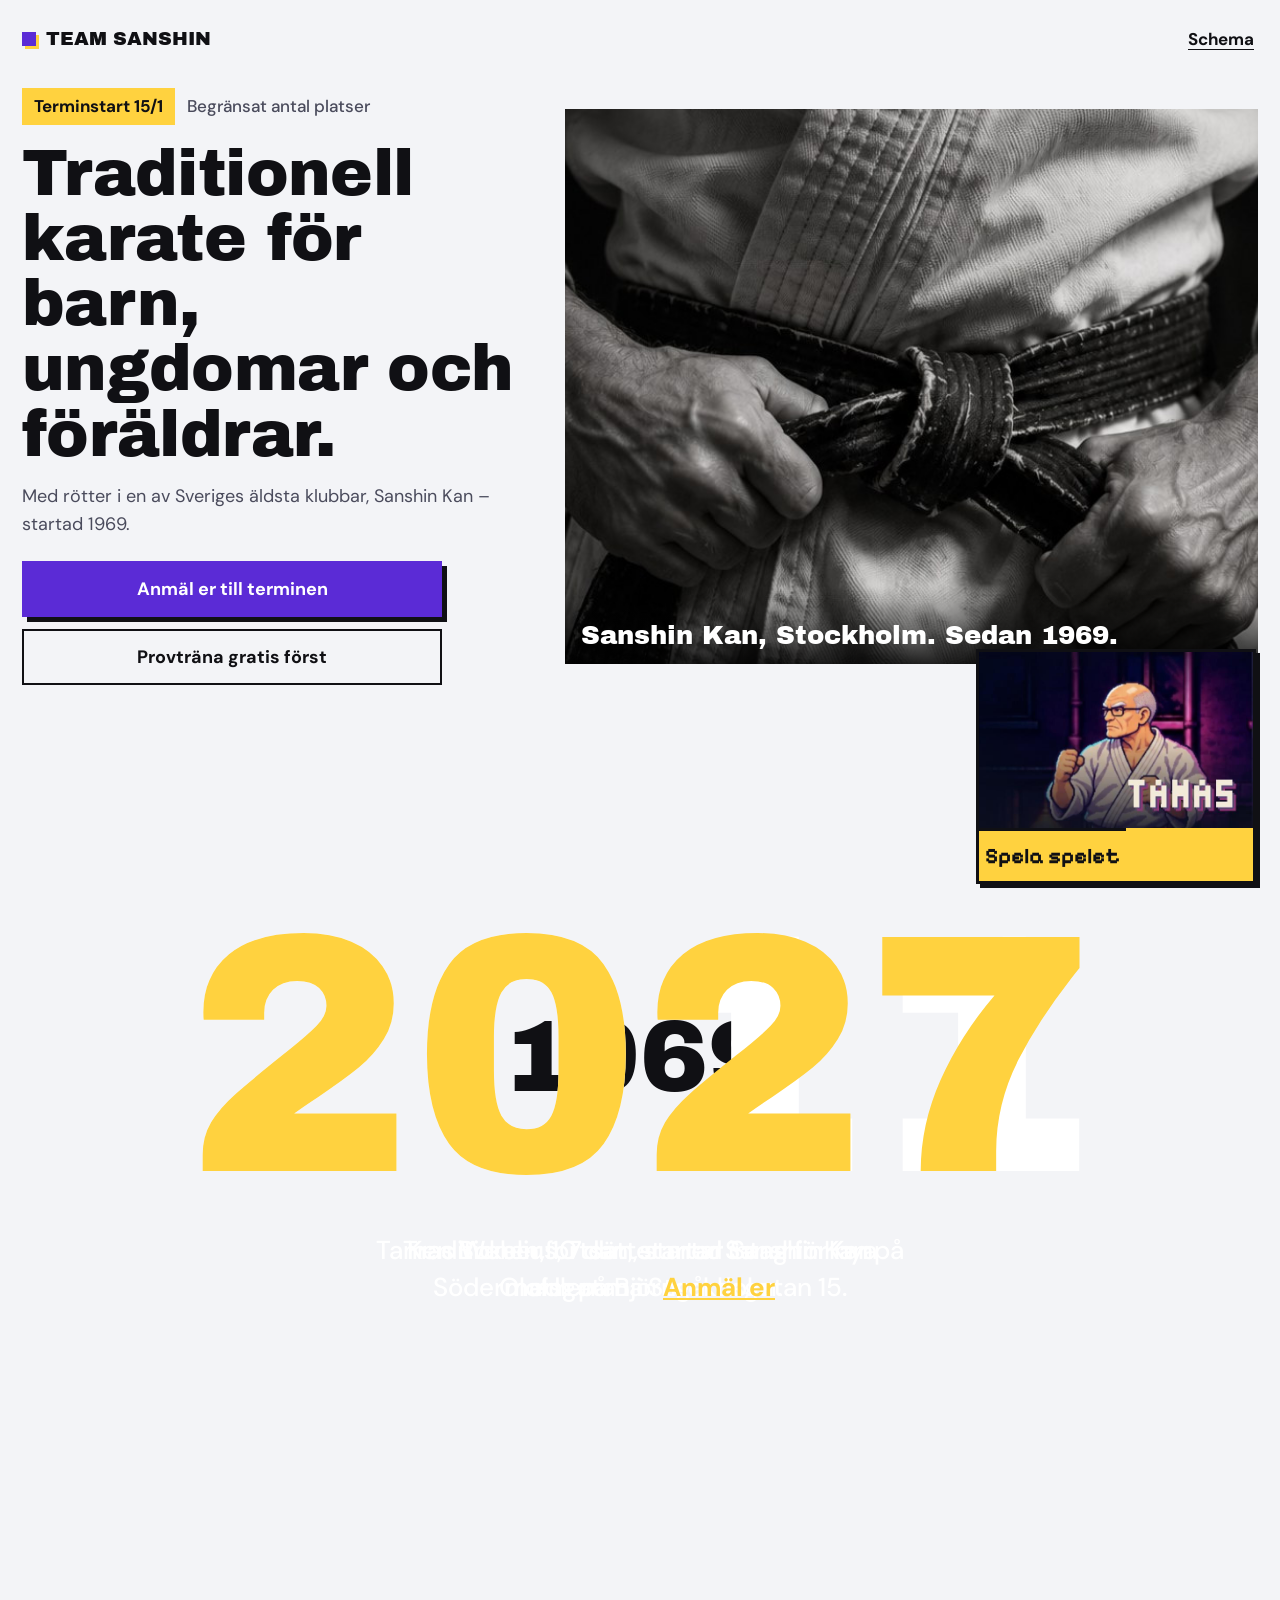
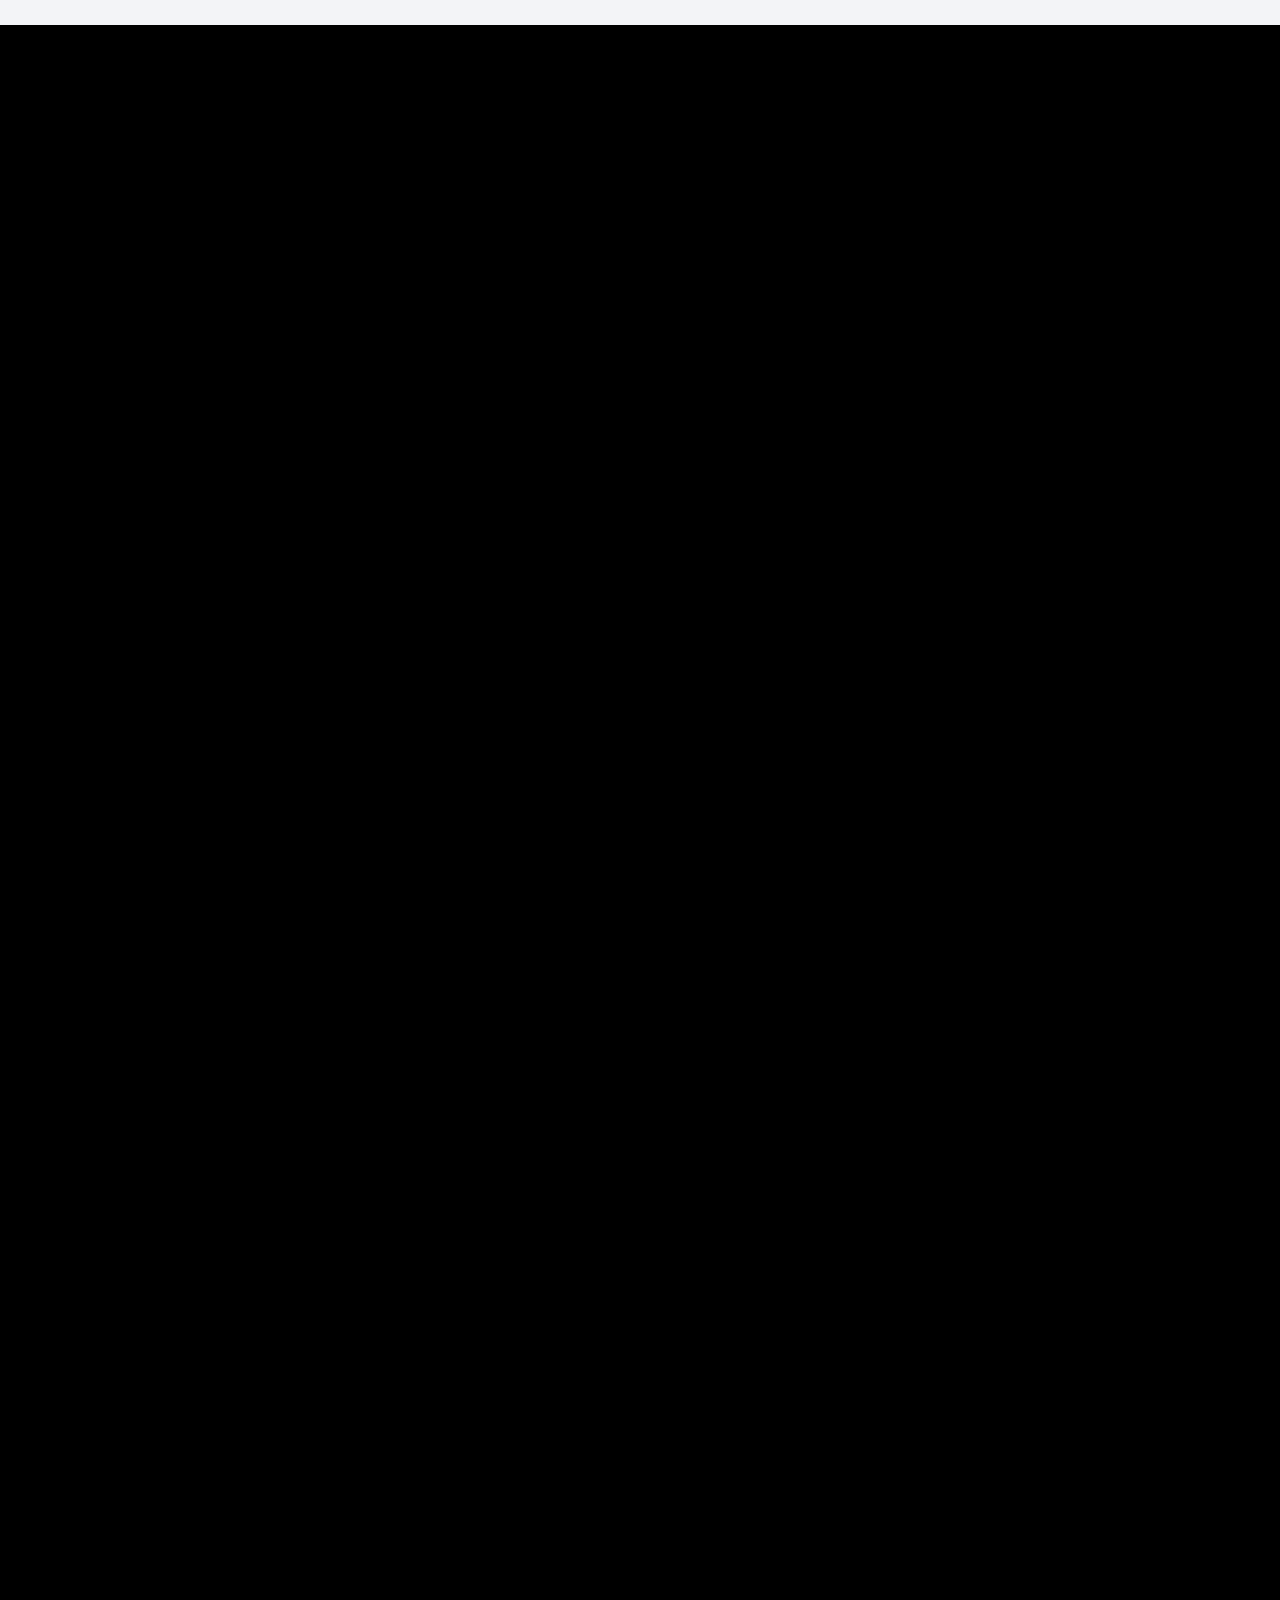
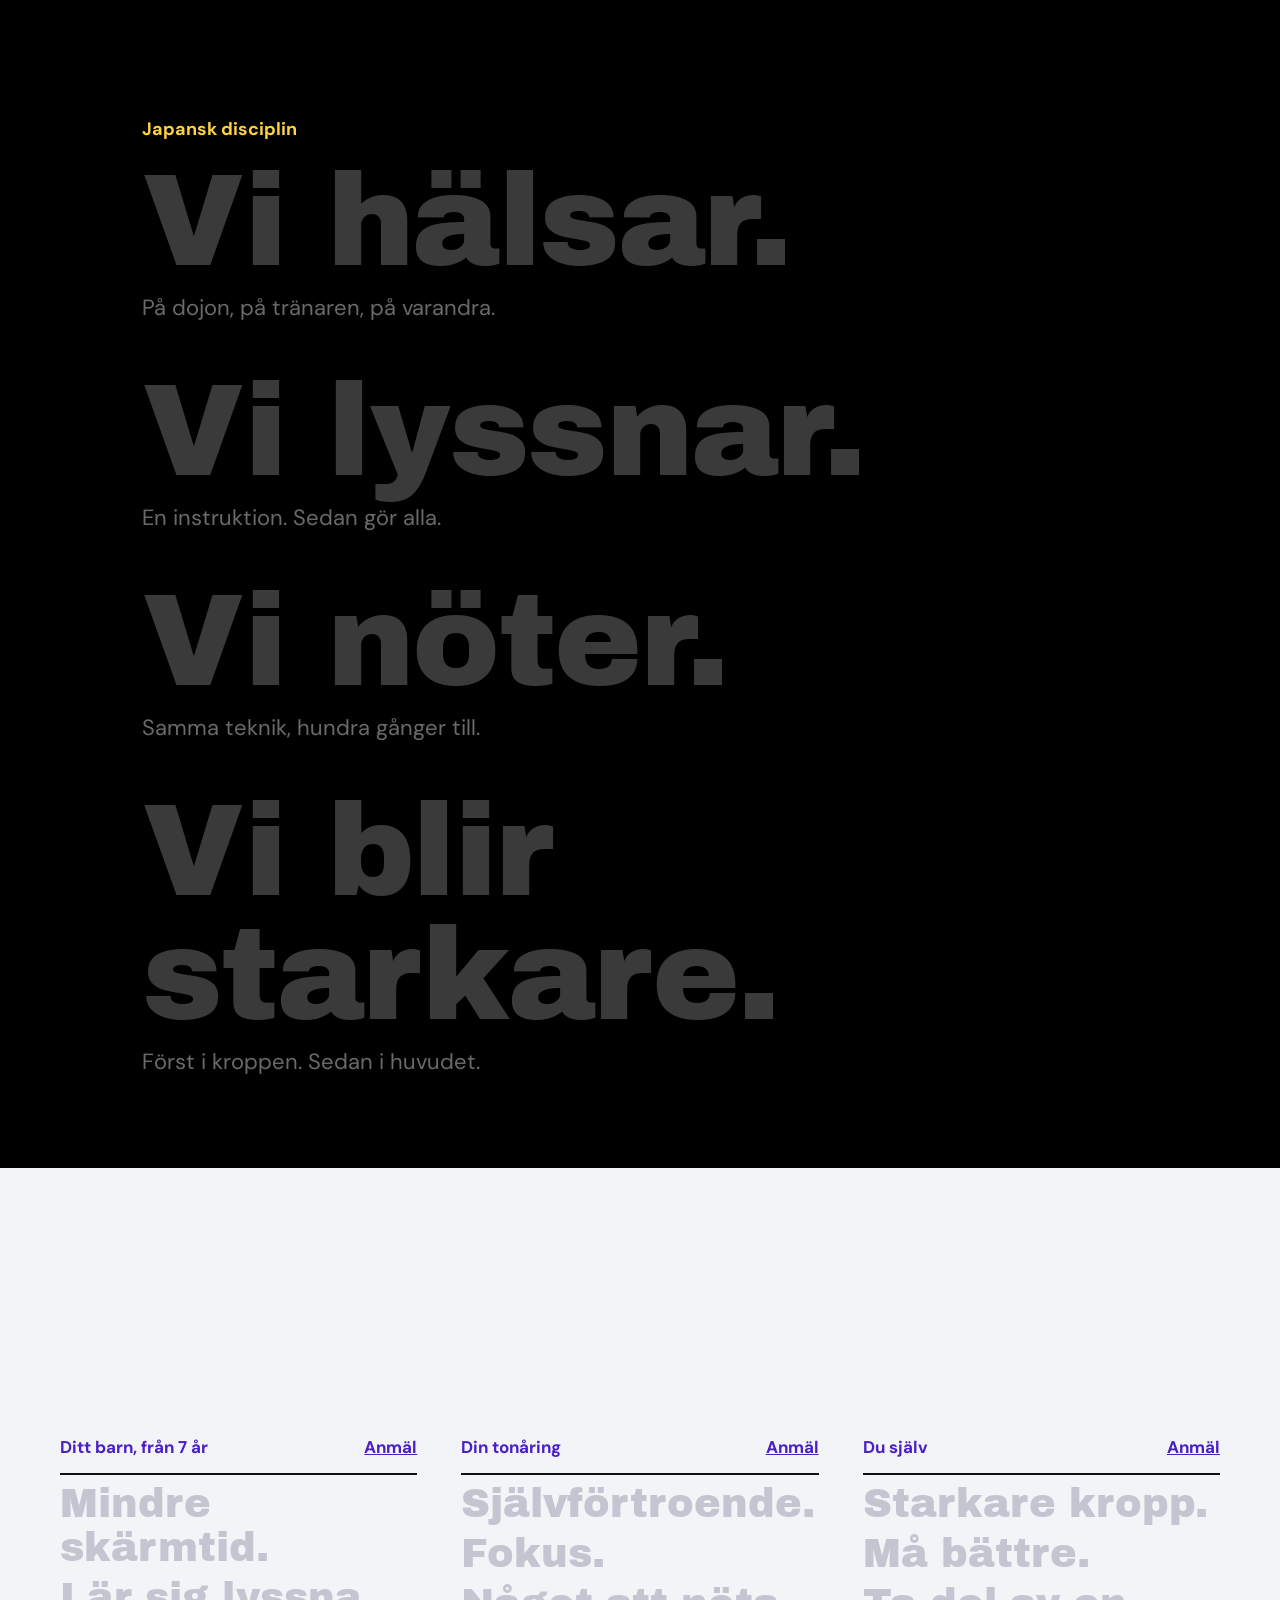
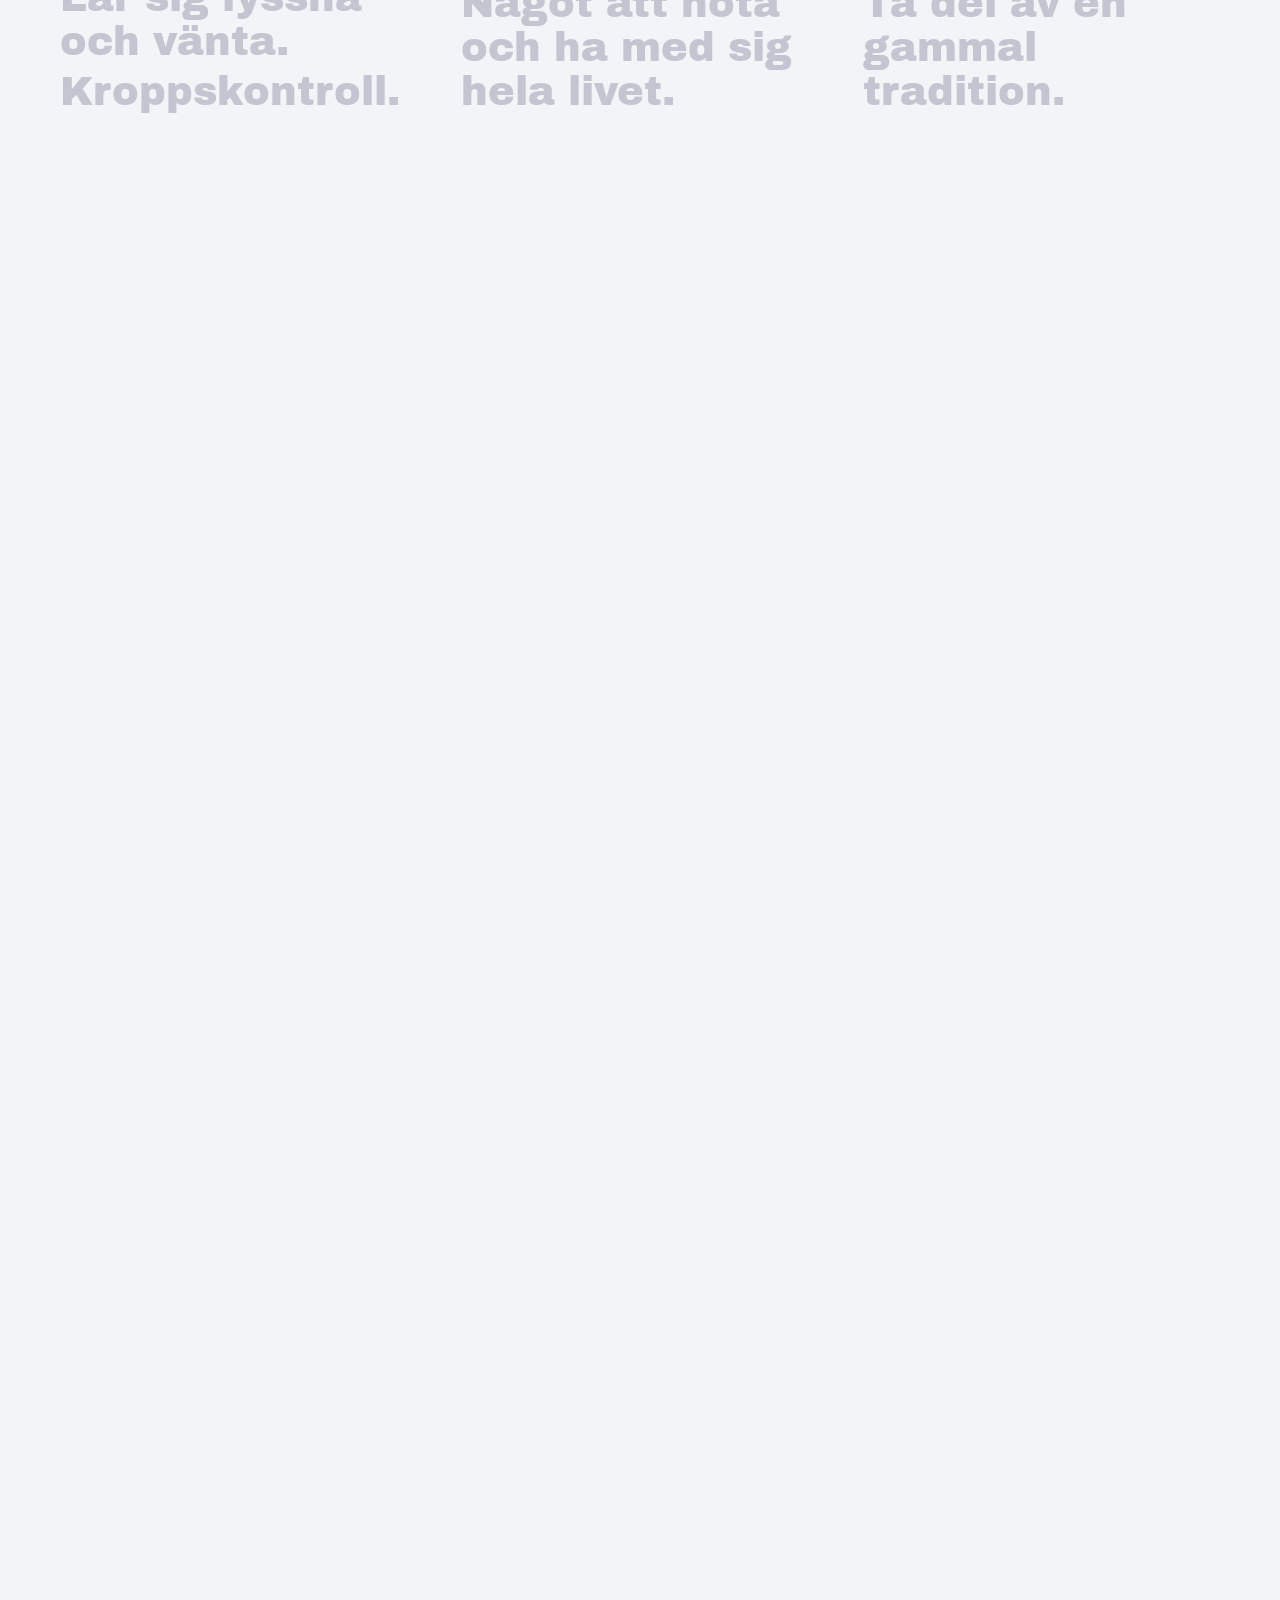
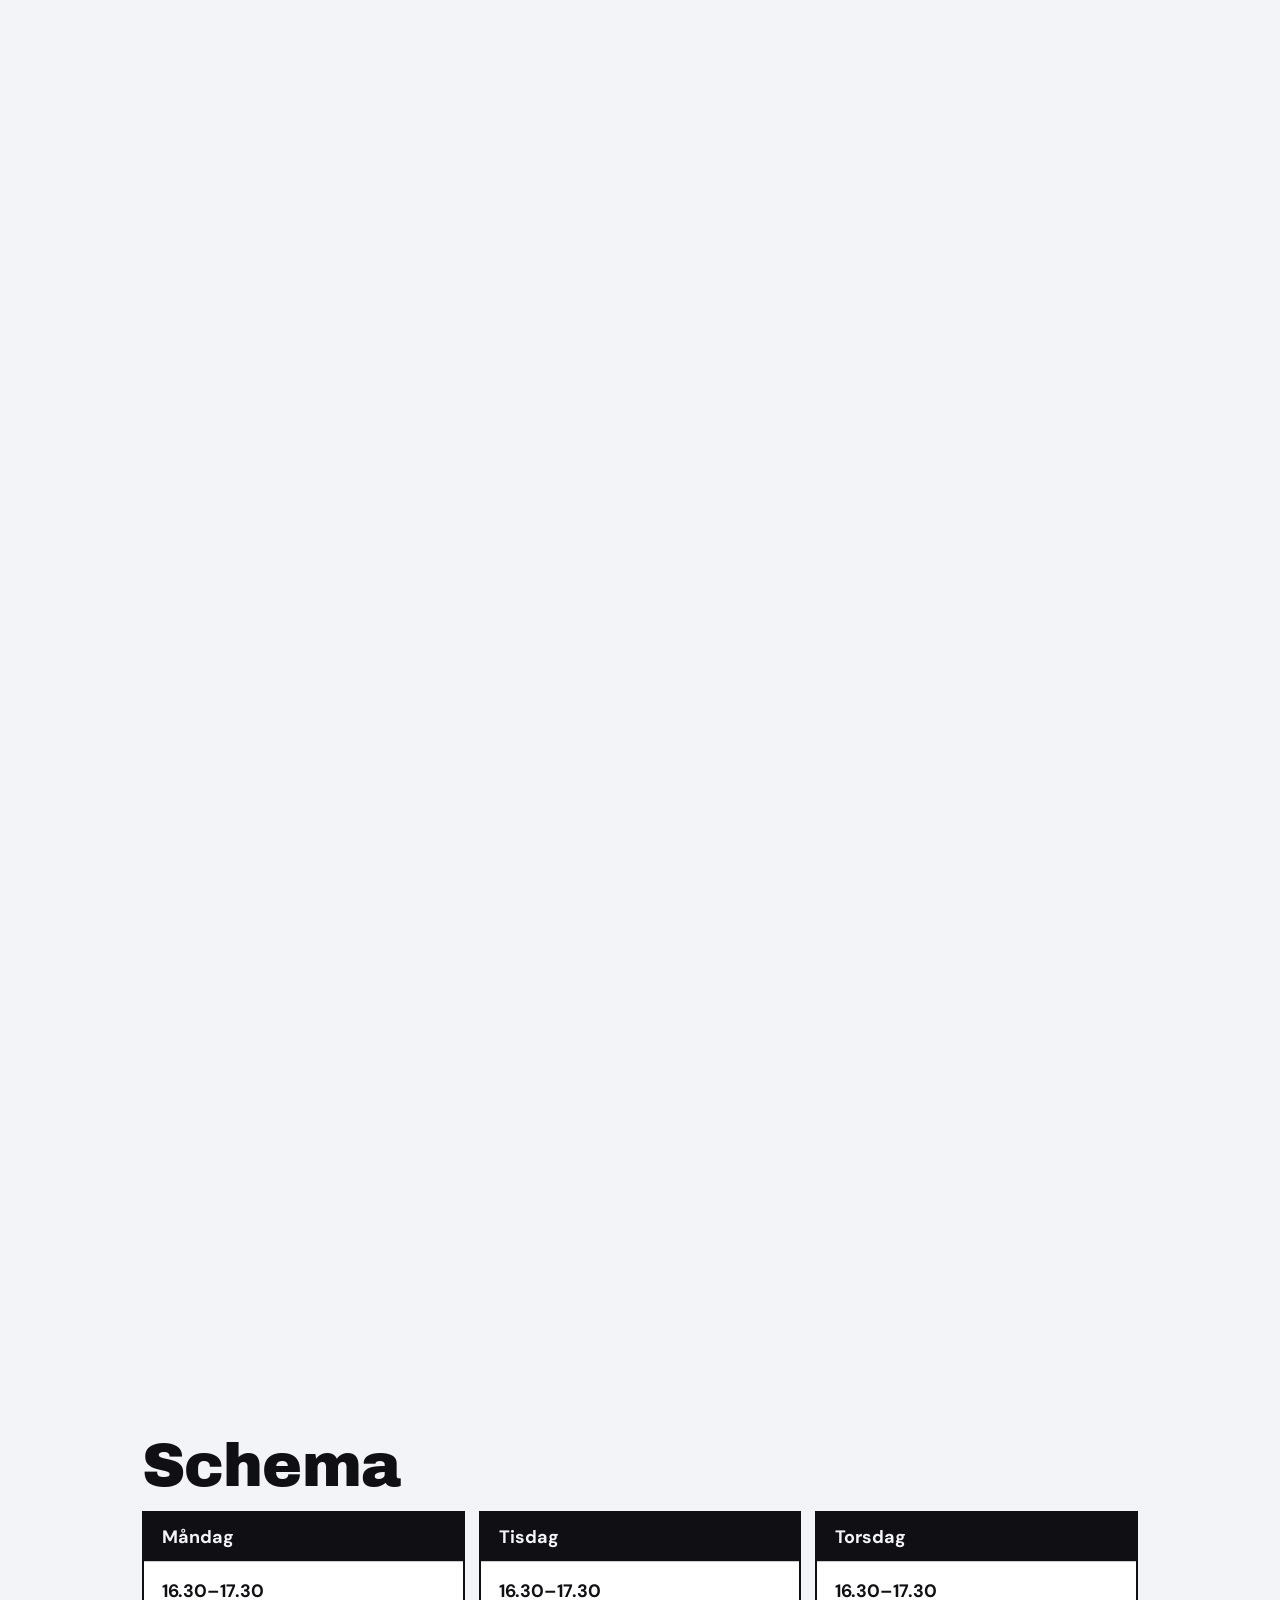
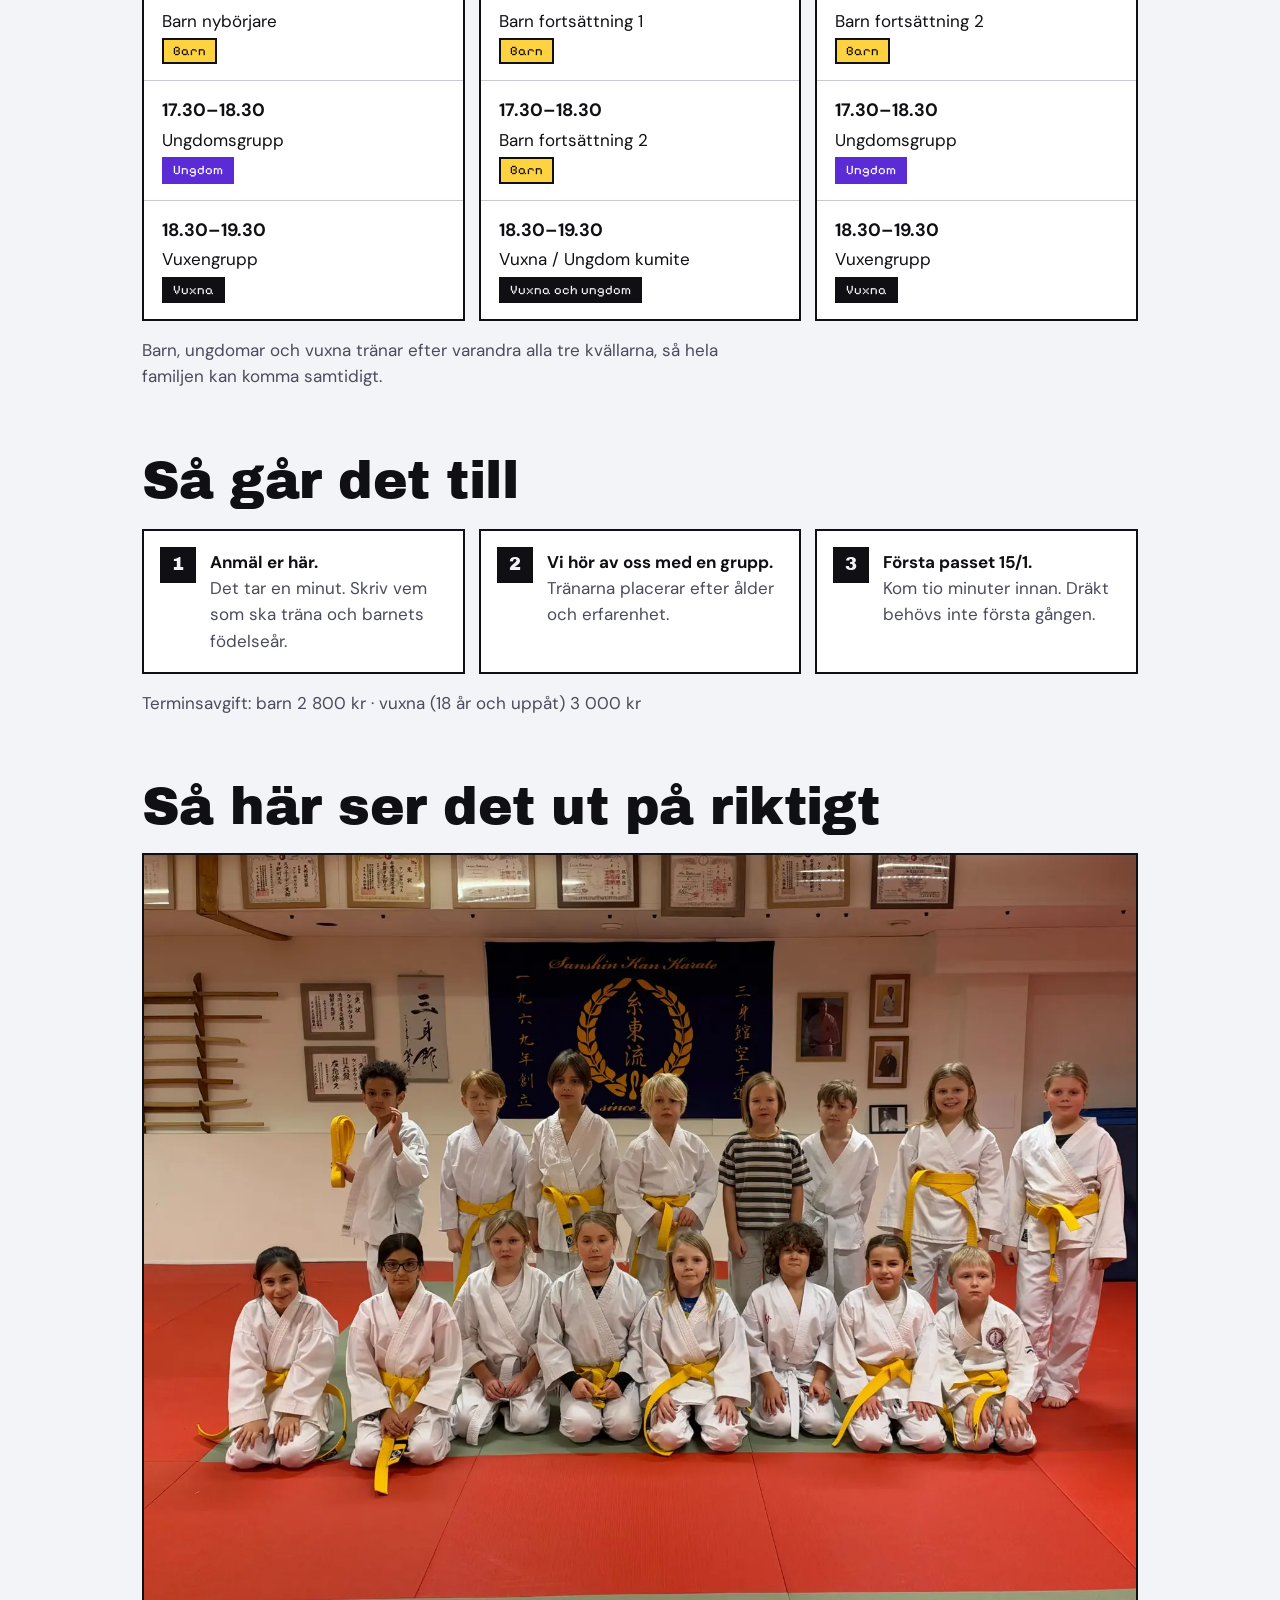
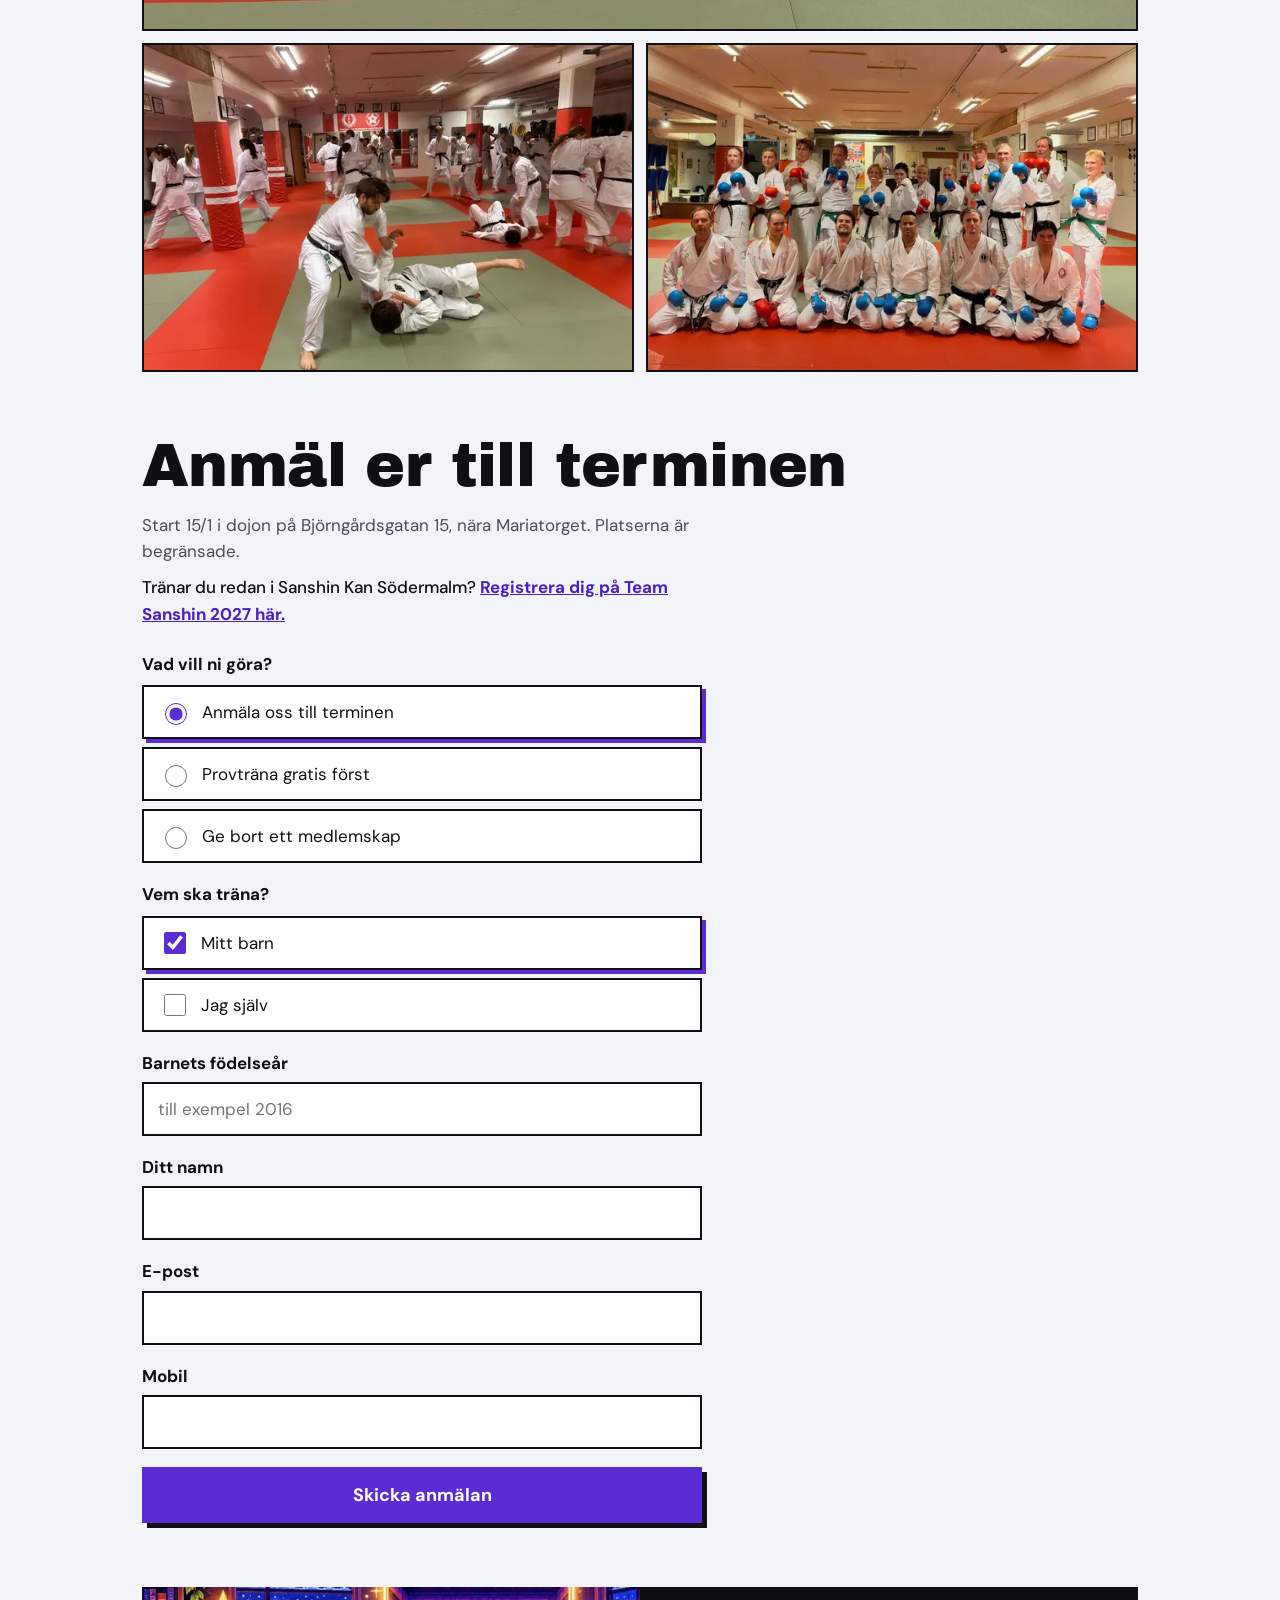
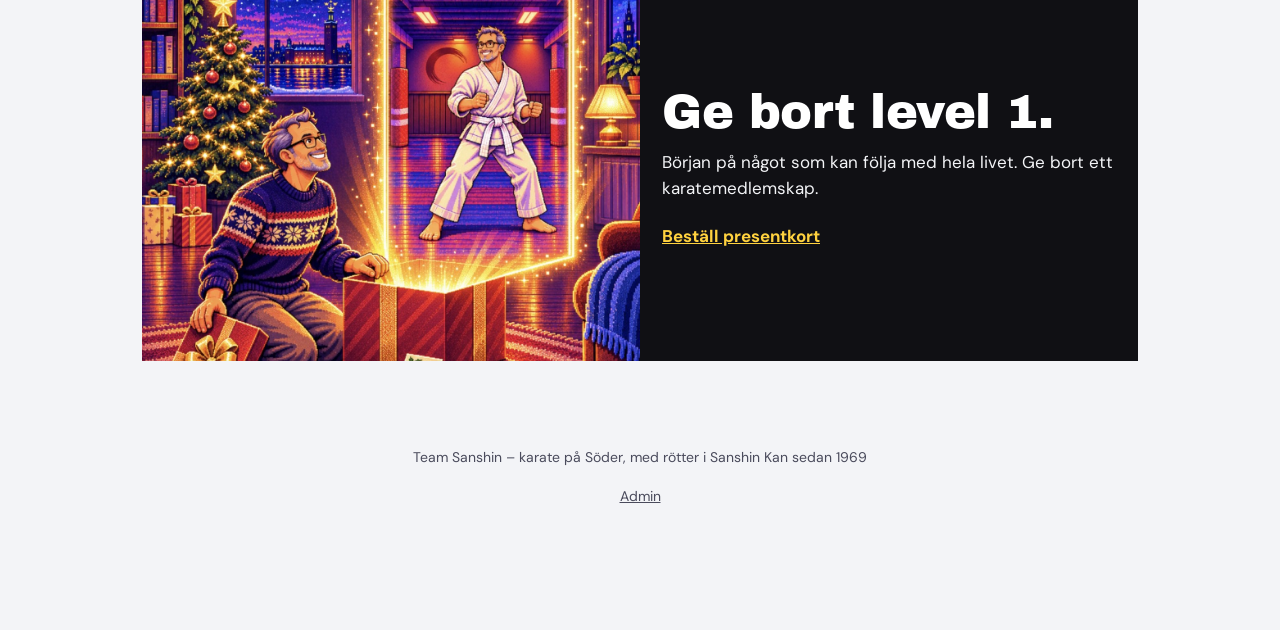
==== commit 9035762c: "Ta bort gruppbilden längst ner i fotodelen Co-Authored-By: Claude Opus 5.5 <noreply@anthropic.com>" ====
--- a/index.html
+++ b/index.html
@@ -131,9 +131,7 @@
     <div class="ph-grid">
       <figure class="foto wide"><img src="bilder/barn-1600.webp" srcset="bilder/barn-800.webp 800w, bilder/barn-1600.webp 1600w" sizes="(min-width: 1040px) 996px, calc(100vw - 44px)" width="1600" height="1248" loading="lazy" decoding="async" alt="Barngruppen i vita dräkter, de flesta med gula bälten, framför klubbens blå banderoll med lagerkransen och 糸東流."></figure>
       <figure class="foto"><img src="bilder/dojo-1000.webp" srcset="bilder/dojo-600.webp 600w, bilder/dojo-1000.webp 1000w" sizes="(min-width: 1040px) 492px, calc(50vw - 28px)" width="1000" height="668" loading="lazy" decoding="async" alt="Träning i dojon: par övar svep och nedtagningar på de röda och gröna mattorna."></figure>
-      <figure class="foto"><img src="bilder/instruktorer-1000.webp" srcset="bilder/instruktorer-600.webp 600w, bilder/instruktorer-1000.webp 1000w" sizes="(min-width: 1040px) 492px, calc(50vw - 28px)" width="1000" height="643" loading="lazy" decoding="async" alt="Grupp i vita dräkter med blå och röda handskar, de flesta med svarta bälten."></figure>
-      <figure class="foto wide"><img src="bilder/grupp-1600.webp" srcset="bilder/grupp-800.webp 800w, bilder/grupp-1600.webp 1600w" sizes="(min-width: 1040px) 996px, calc(100vw - 44px)" width="1600" height="1081" loading="lazy" decoding="async" alt="Gruppbild i dojon: barn, ungdomar och vuxna i vita dräkter med bälten i olika färger framför klubbens röda banderoll."></figure>
-    </div>
+      <figure class="foto"><img src="bilder/instruktorer-1000.webp" srcset="bilder/instruktorer-600.webp 600w, bilder/instruktorer-1000.webp 1000w" sizes="(min-width: 1040px) 492px, calc(50vw - 28px)" width="1000" height="643" loading="lazy" decoding="async" alt="Grupp i vita dräkter med blå och röda handskar, de flesta med svarta bälten."></figure>    </div>
     <!-- Dolt tills klubben har ett godkänt citat från en förälder: ta bort hidden och fyll i texten. -->
     <p class="quote" hidden>”[Citat från en förälder som tränar tillsammans med sitt barn.]”<span>[Namn, förälder]</span></p>
   </div>
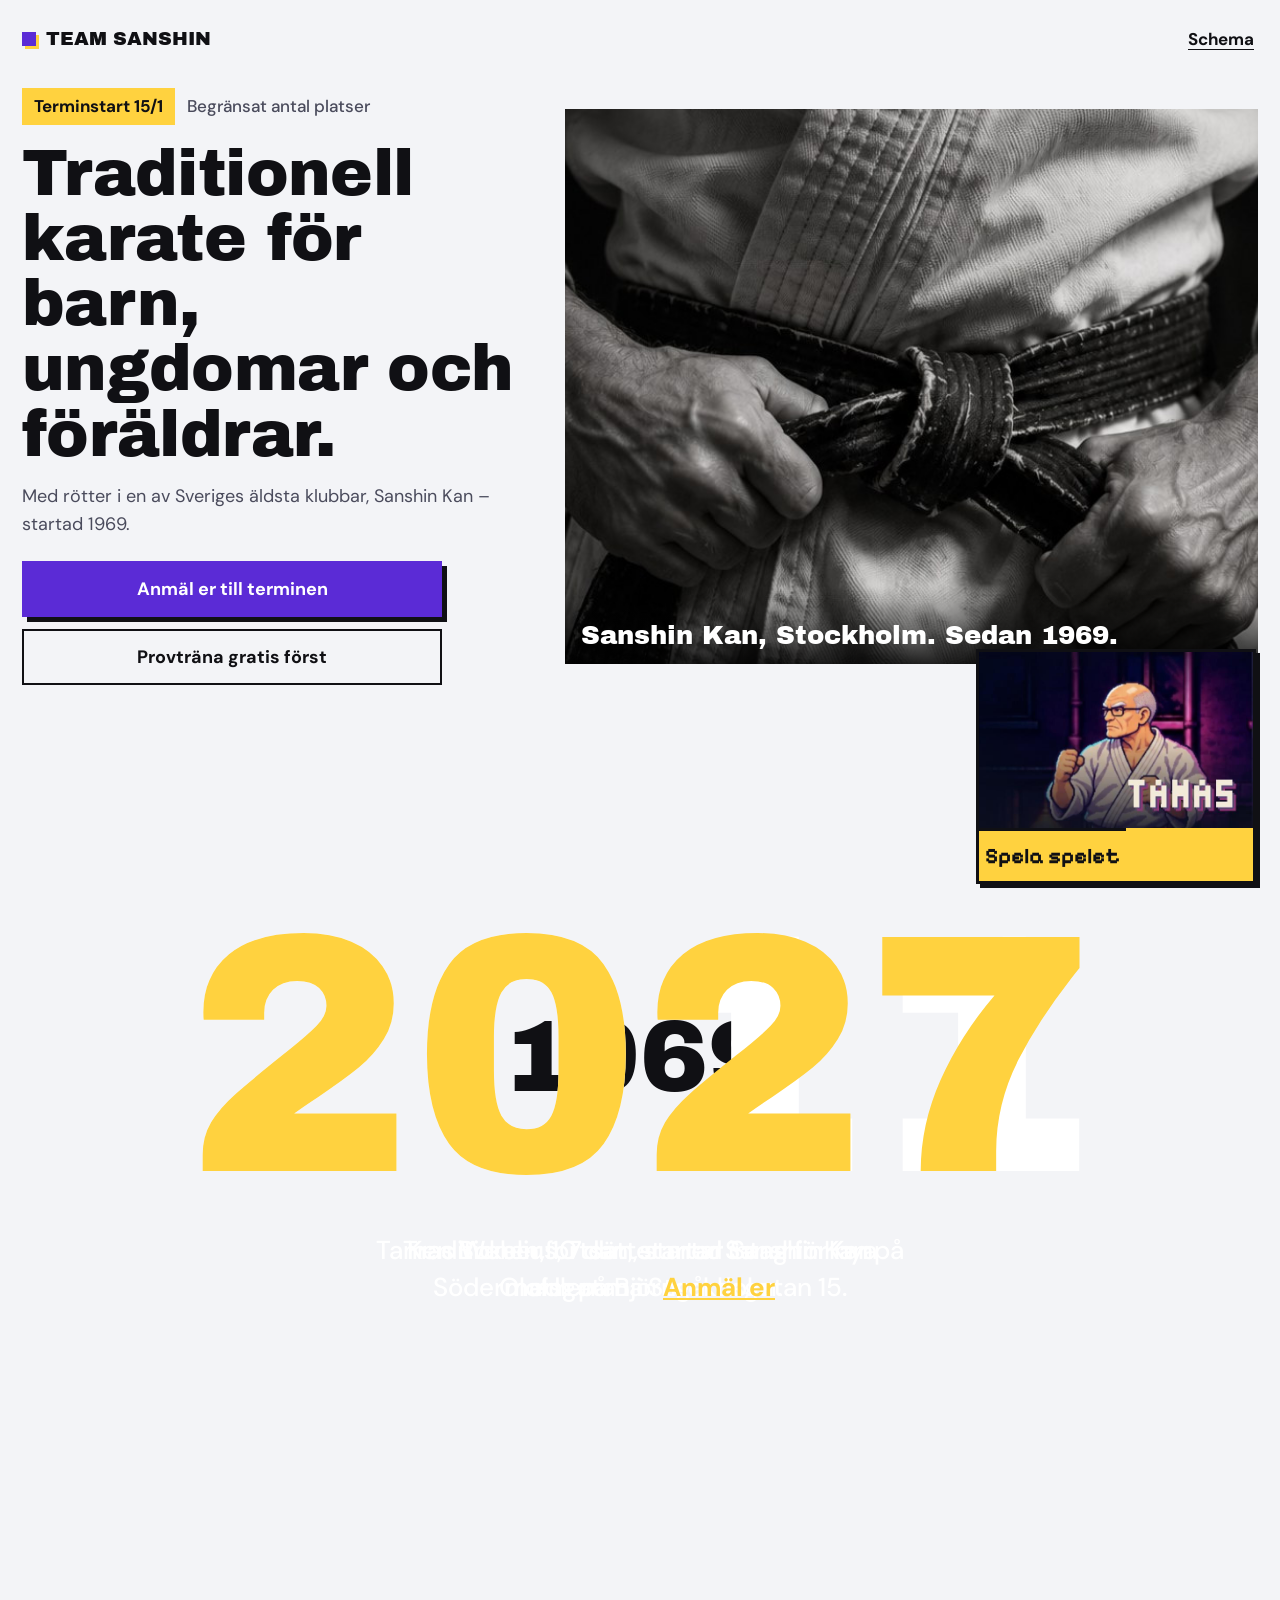
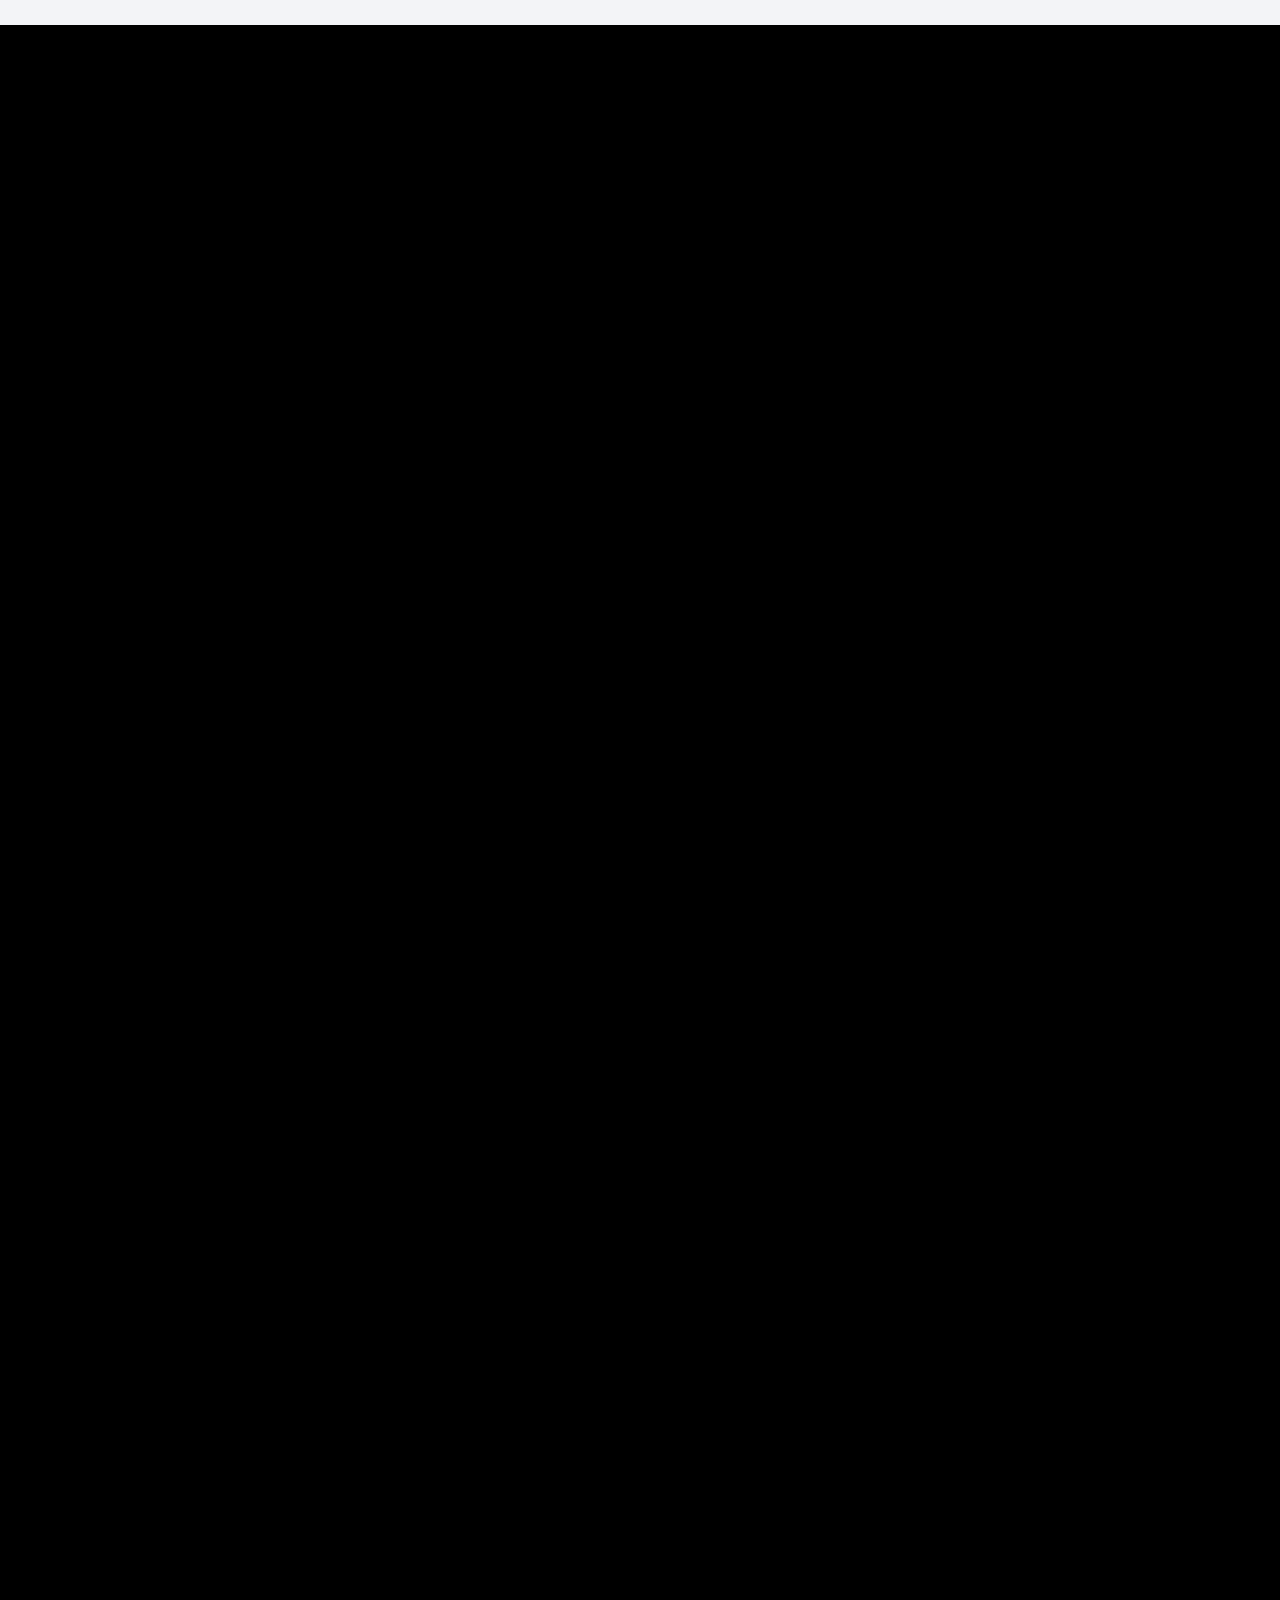
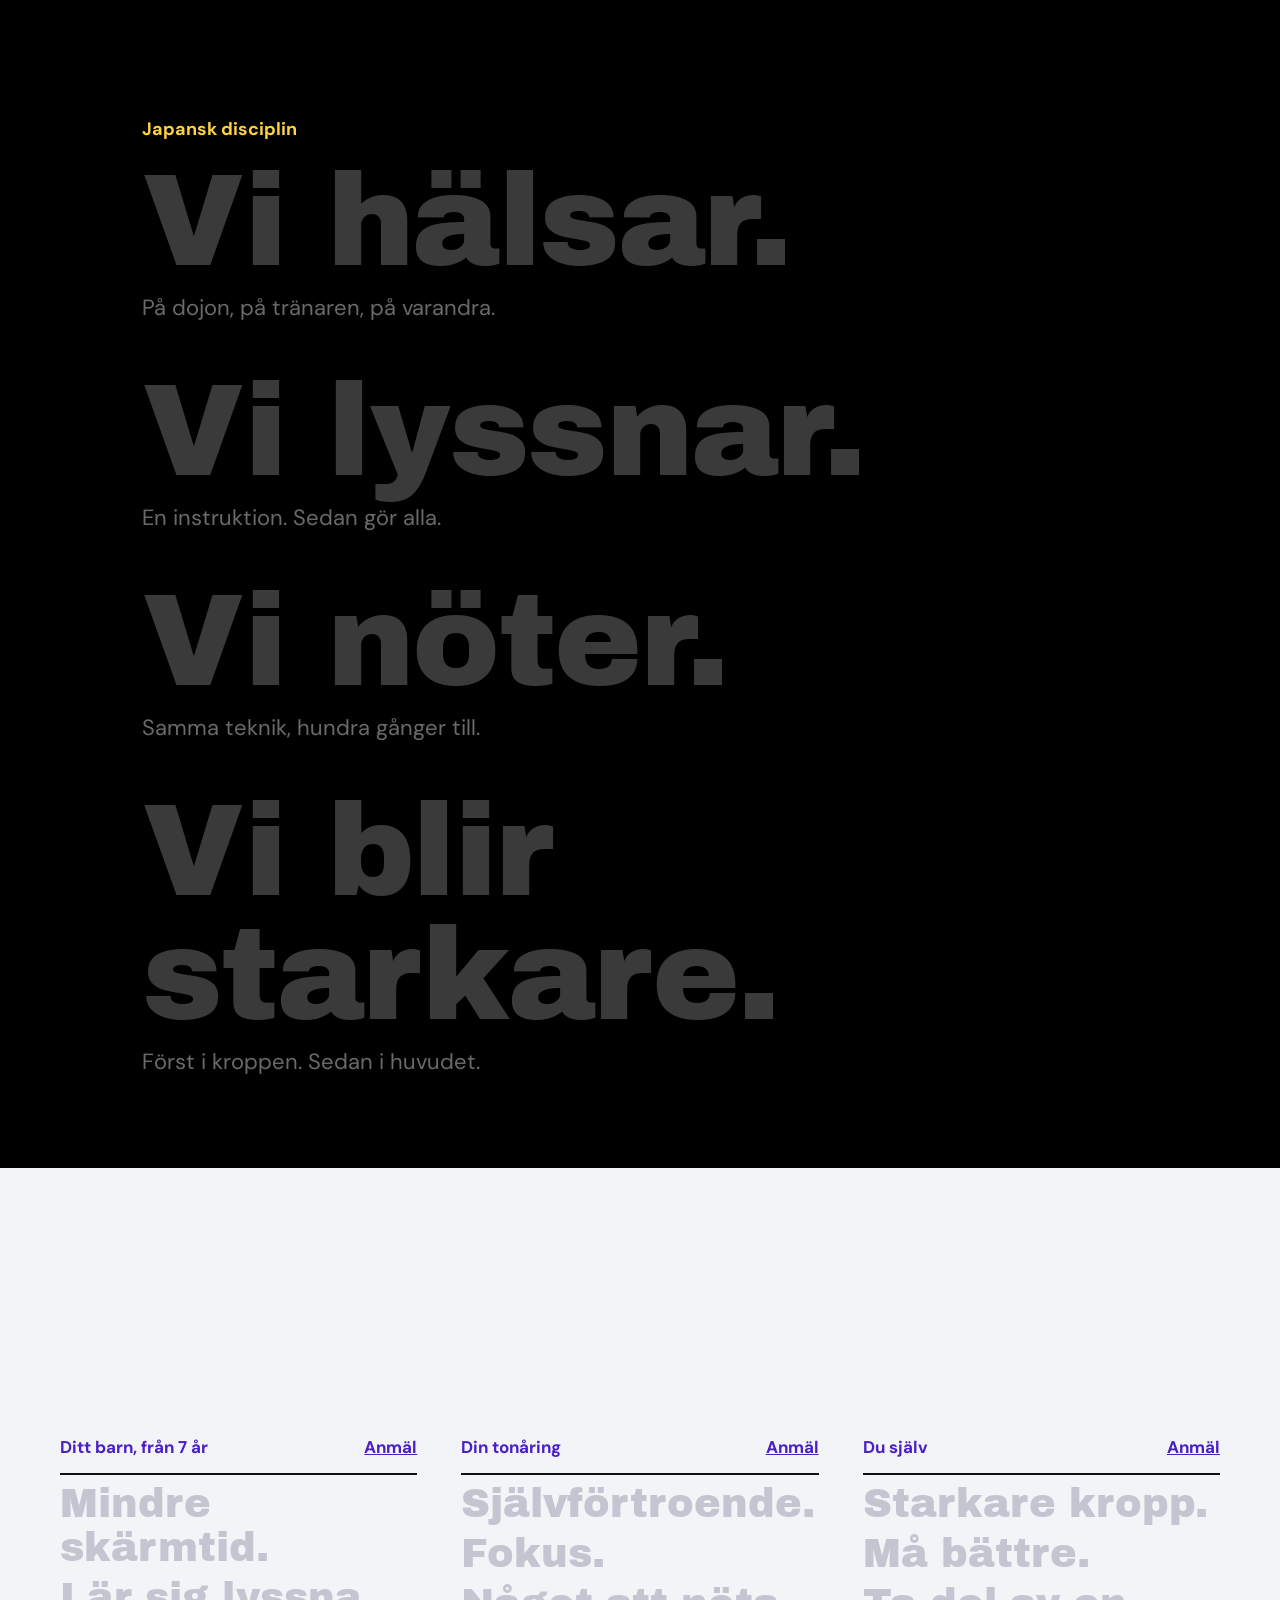
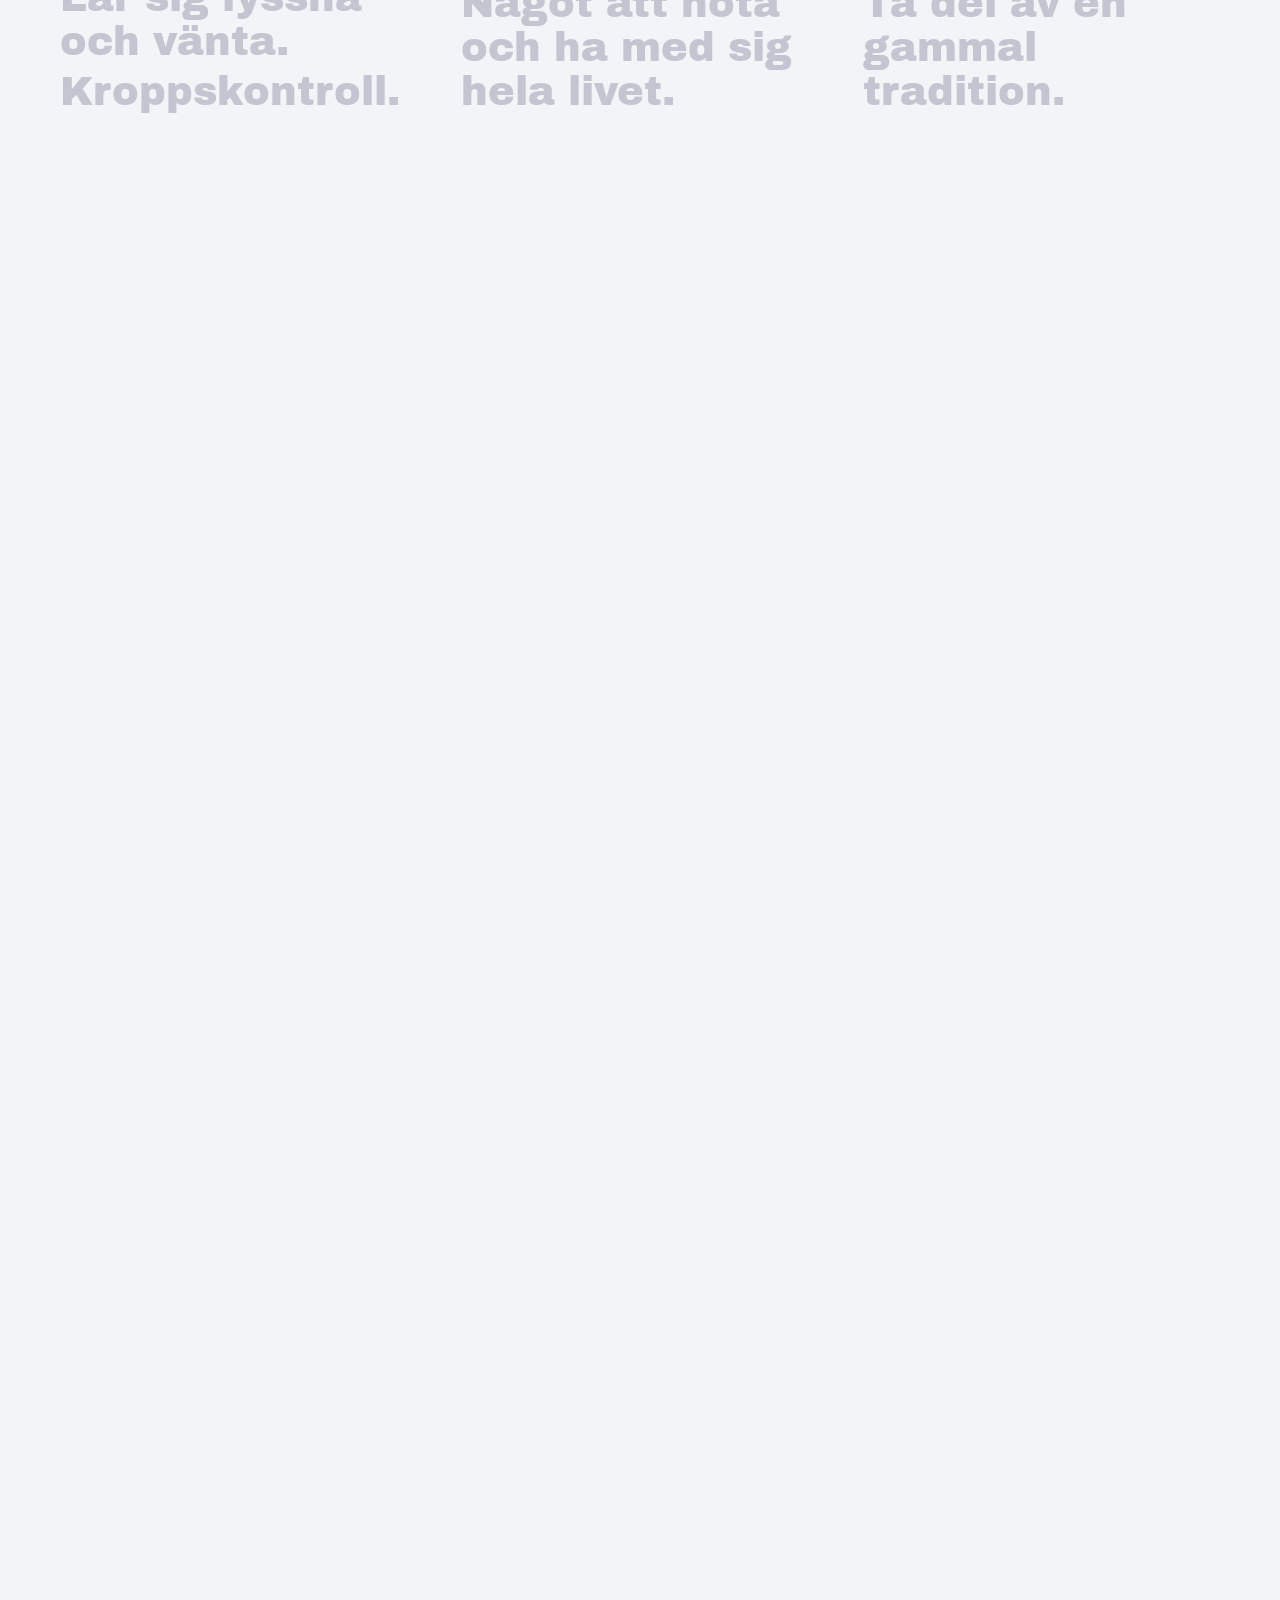
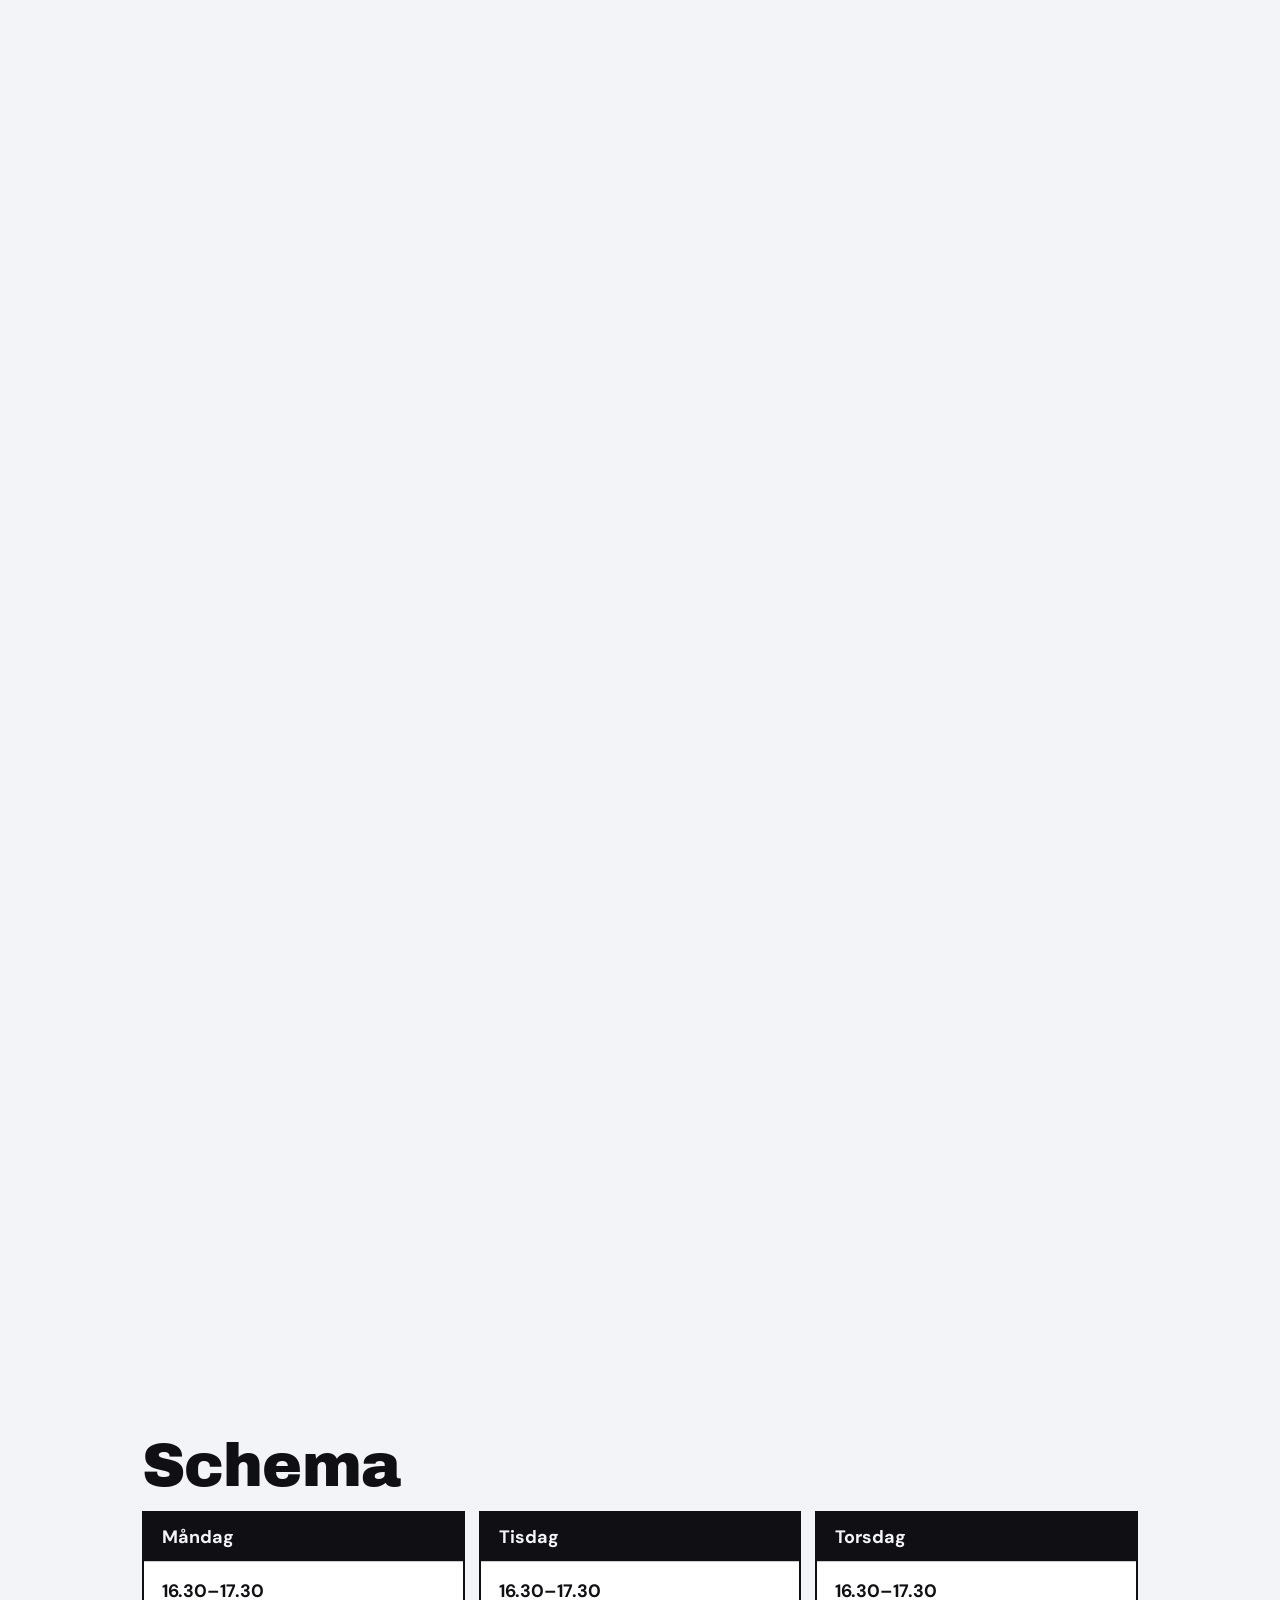
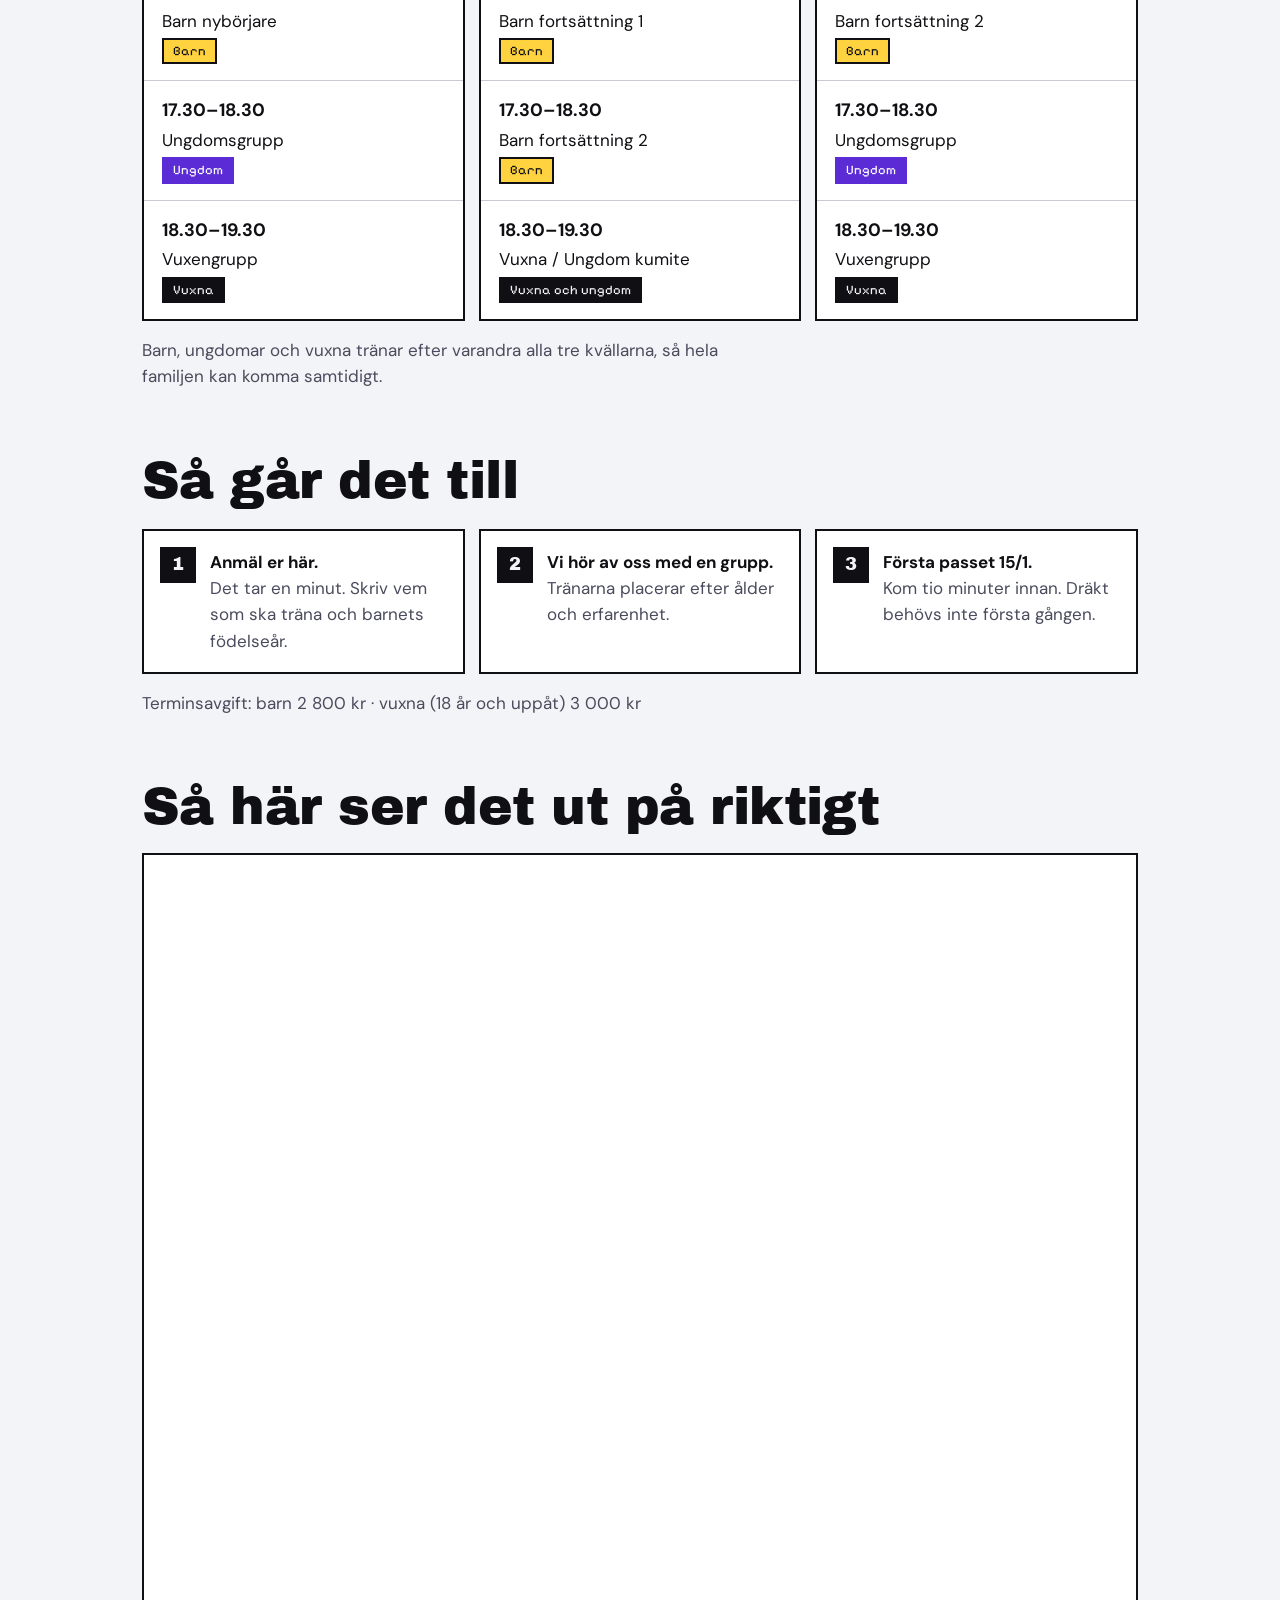
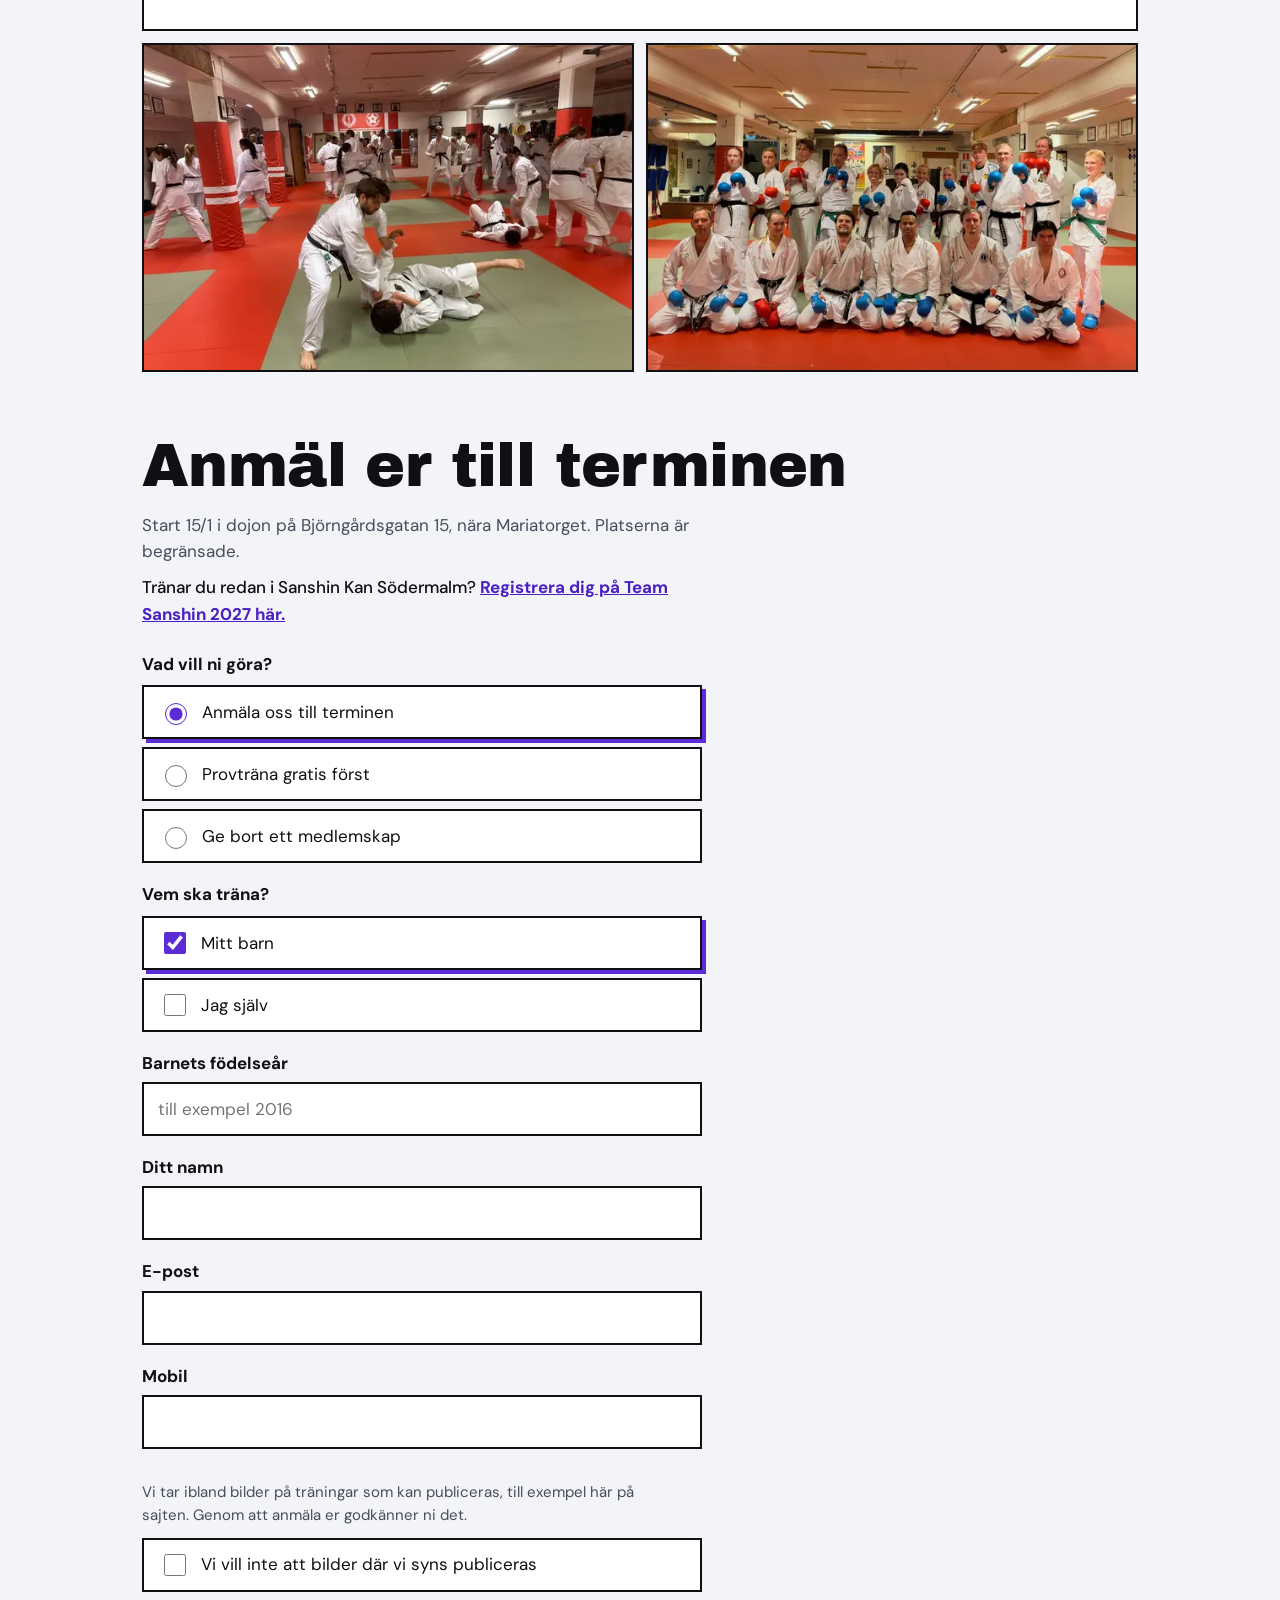
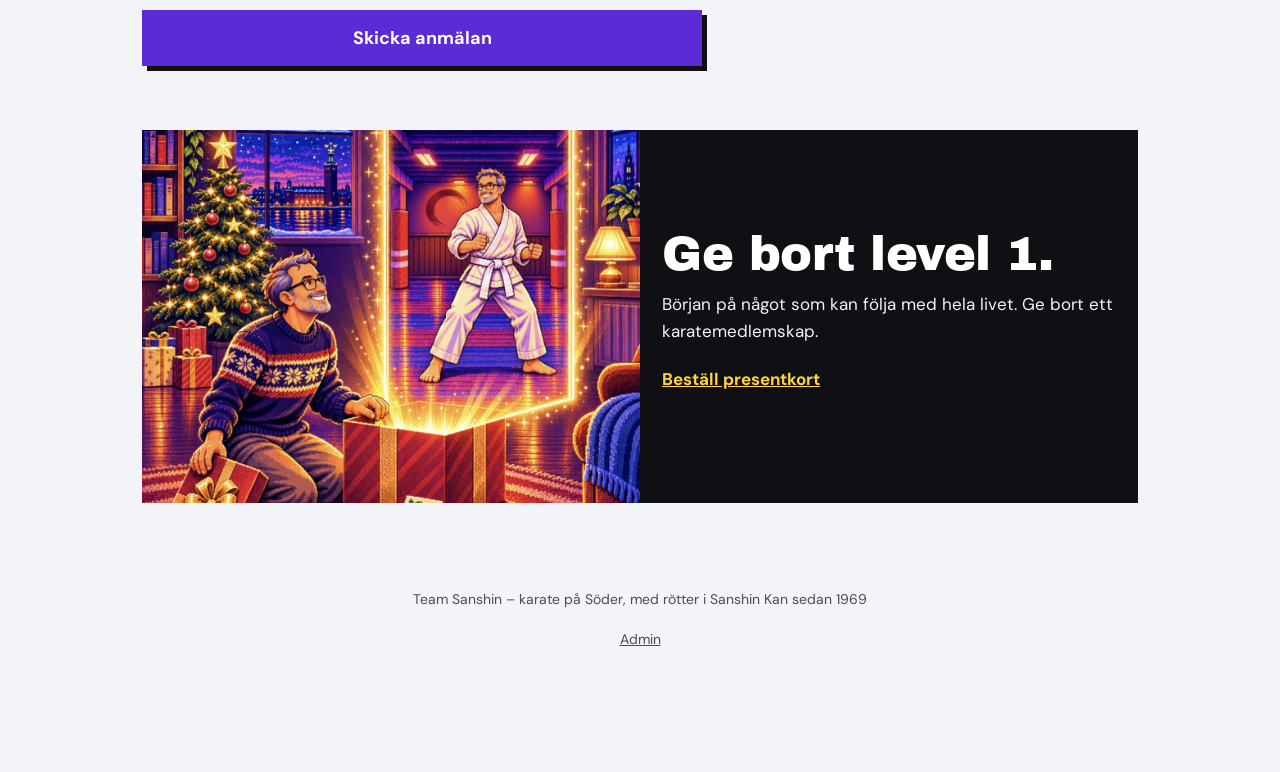
==== commit 38ae4fb4: "Bilder: text om publicering och ruta för den som inte vill Båda formulären (anmälan på framsidan och" ====
--- a/index.html
+++ b/index.html
@@ -160,6 +160,10 @@
       <div class="field"><label for="email">E-post</label><input id="email" type="email" autocomplete="email" required></div>
       <div class="field"><label for="tel">Mobil</label><input id="tel" type="tel" autocomplete="tel"></div>
       <div aria-hidden="true" style="position:absolute;left:-9999px;width:1px;height:1px;overflow:hidden"><label for="webbplats">Lämna tomt</label><input id="webbplats" type="text" tabindex="-1" autocomplete="off"></div>
+      <div class="bildinfo">
+        <p>Vi tar ibland bilder på träningar som kan publiceras, till exempel här på sajten. Genom att anmäla er godkänner ni det.</p>
+        <label class="opt"><input type="checkbox" id="ingen-bild"><span>Vi vill inte att bilder där vi syns publiceras</span></label>
+      </div>
       <p class="err" id="err" role="alert" hidden>Fyll i namn och en giltig e-postadress.</p>
       <button class="btn primary" type="submit" id="submit">Skicka anmälan</button>
     </form>
--- a/stil.css
+++ b/stil.css
@@ -90,6 +90,8 @@
 .field label{font-weight:700}
 .field input{min-height:54px;padding:10px 14px;font:inherit;font-size:17px;color:var(--ink);background:var(--card);border:2px solid var(--ink);border-radius:0}
 .err{color:#B3261E;font-weight:700}
+.bildinfo{display:flex;flex-direction:column;gap:10px}
+.bildinfo p{margin:0;font-size:15px;color:var(--muted)}
 .done{margin-top:24px;padding:22px;background:var(--card);border:2px solid var(--ink);box-shadow:5px 5px 0 var(--purple);max-width:560px}
 .done b{font-size:26px;font-weight:400}
 .done p{margin-top:8px;color:var(--muted)}
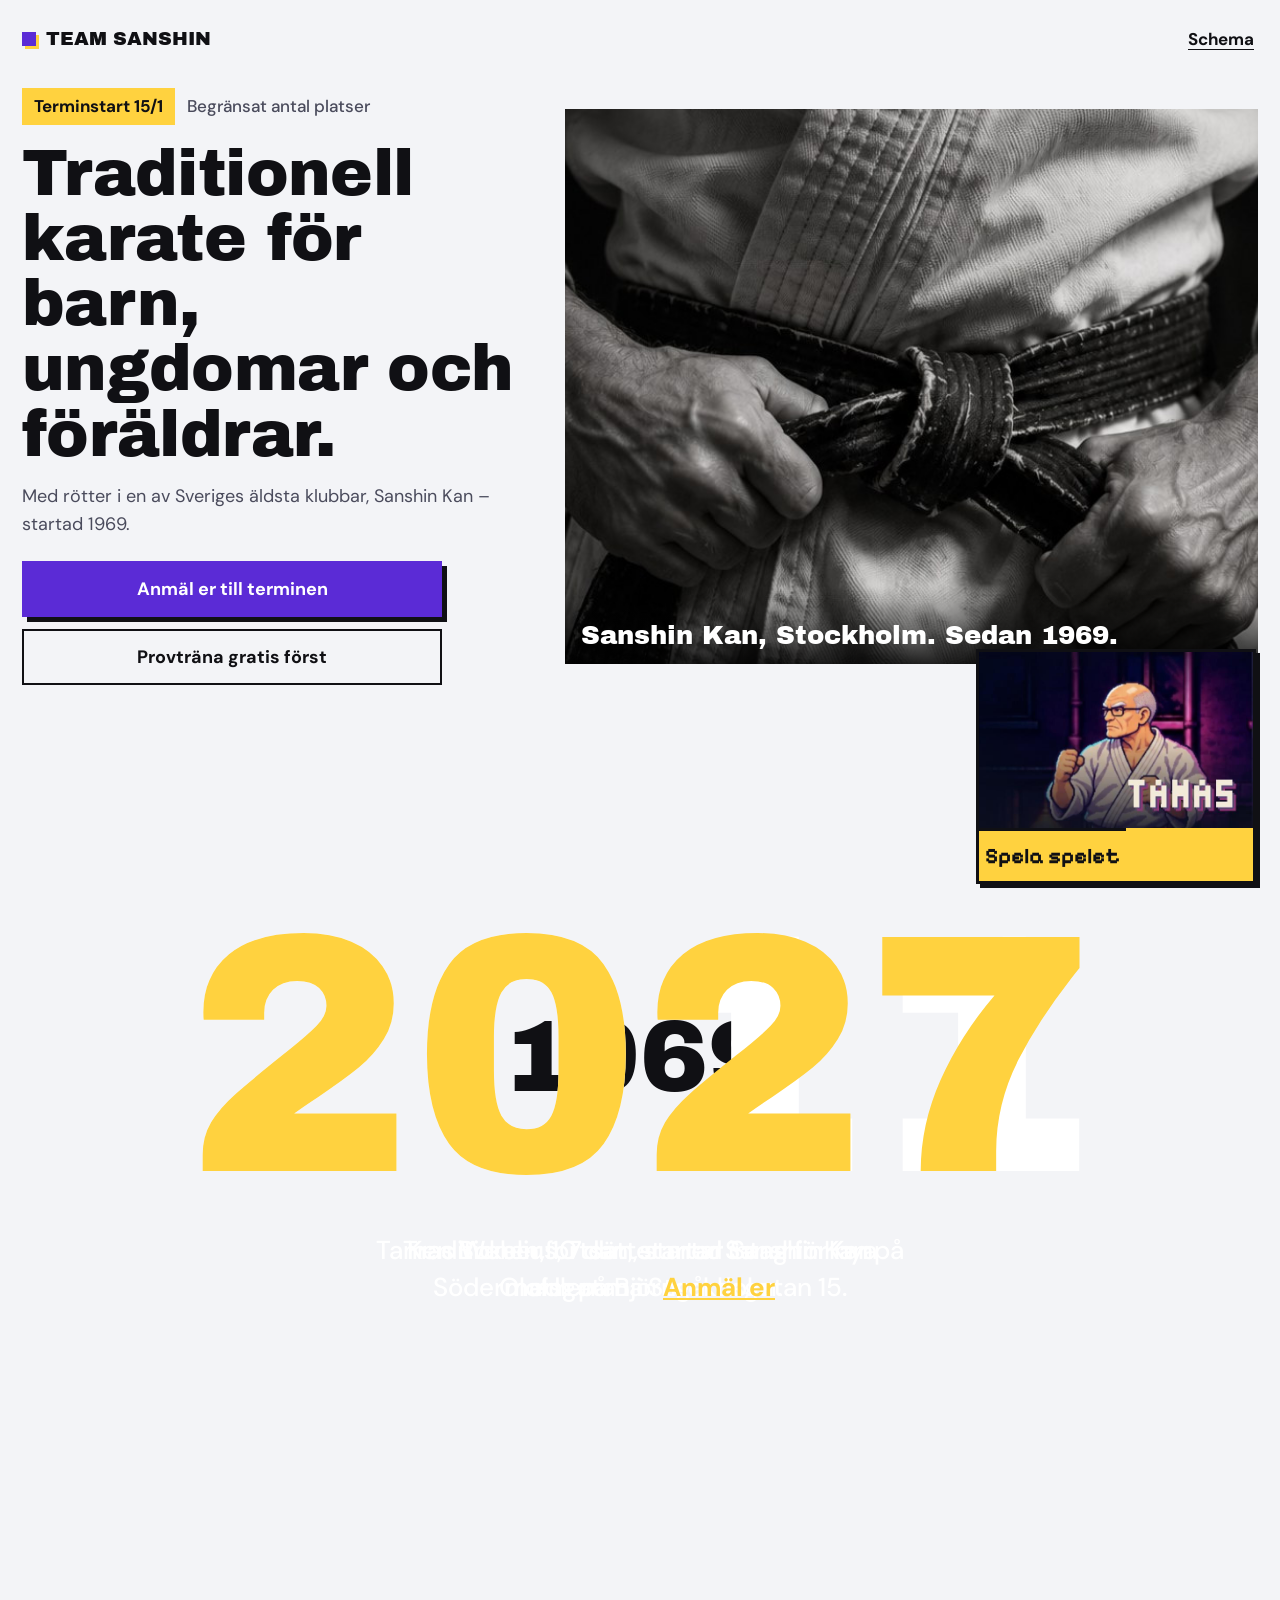
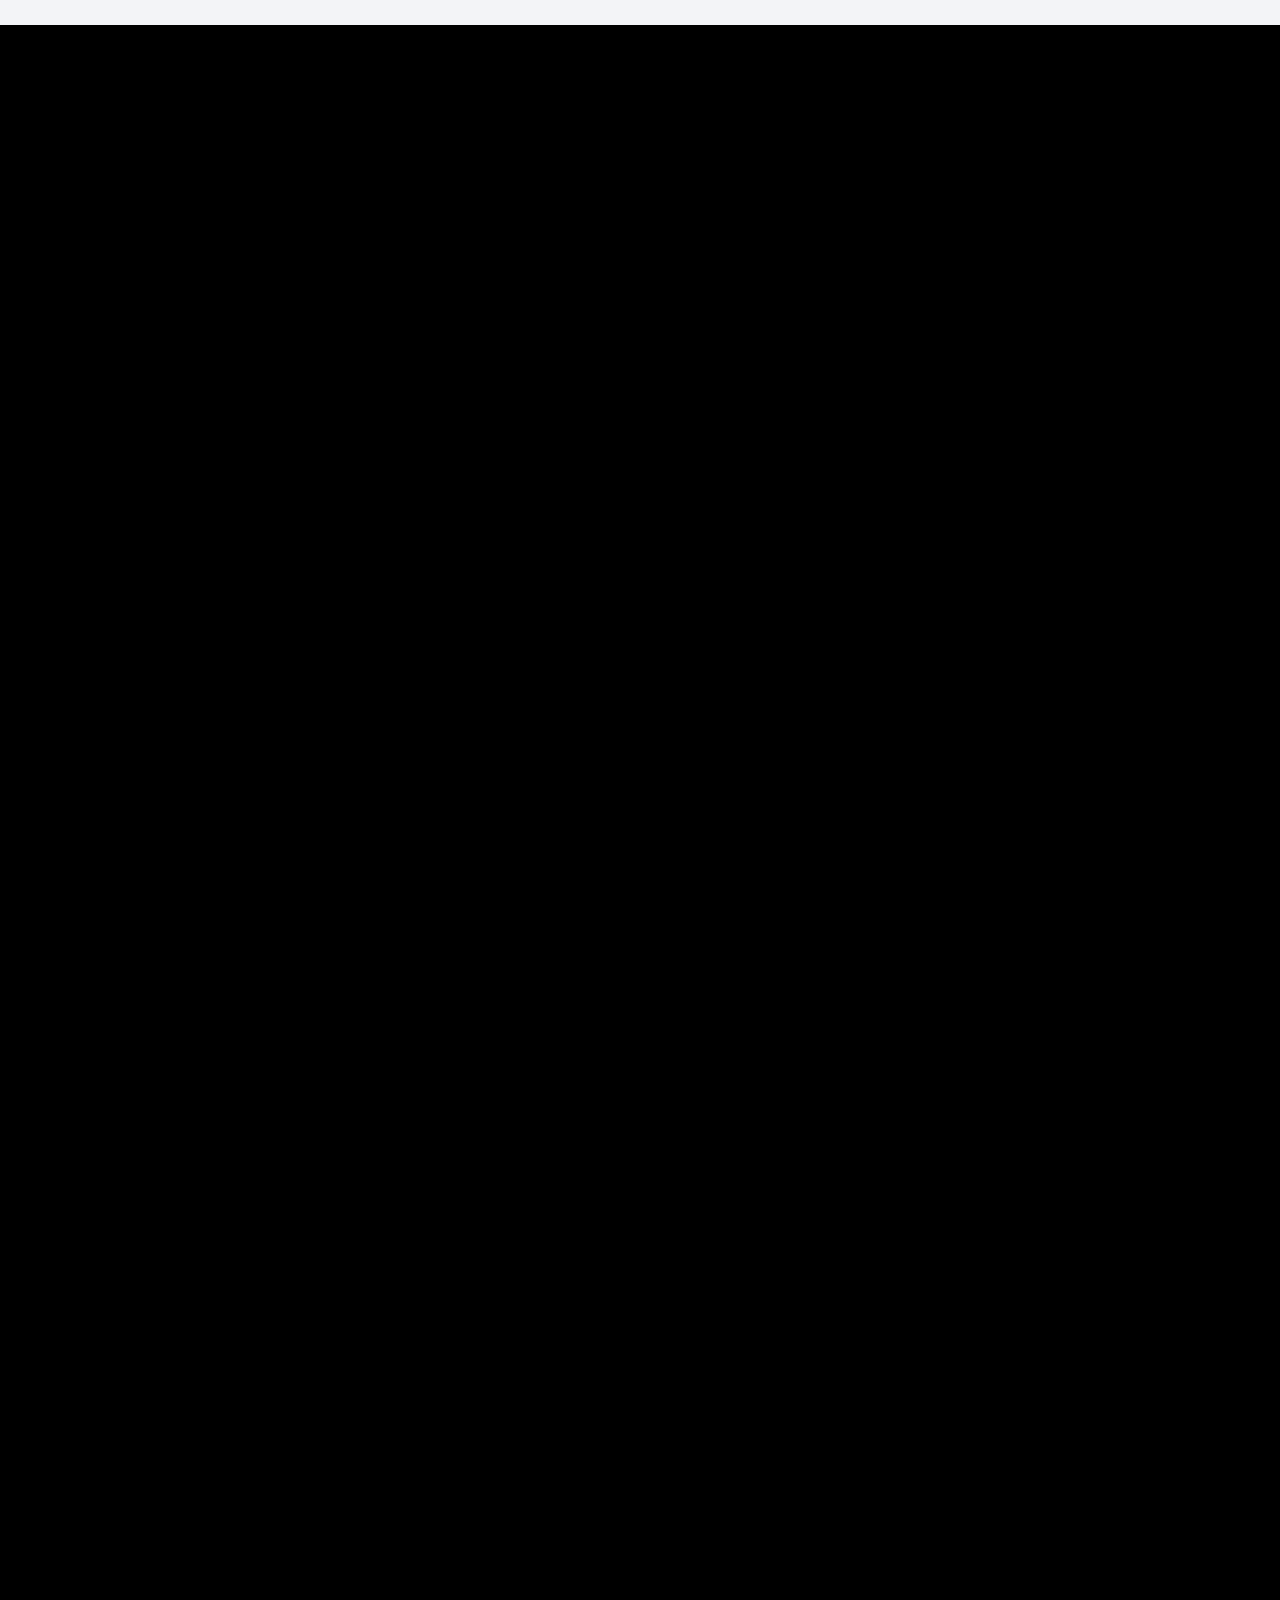
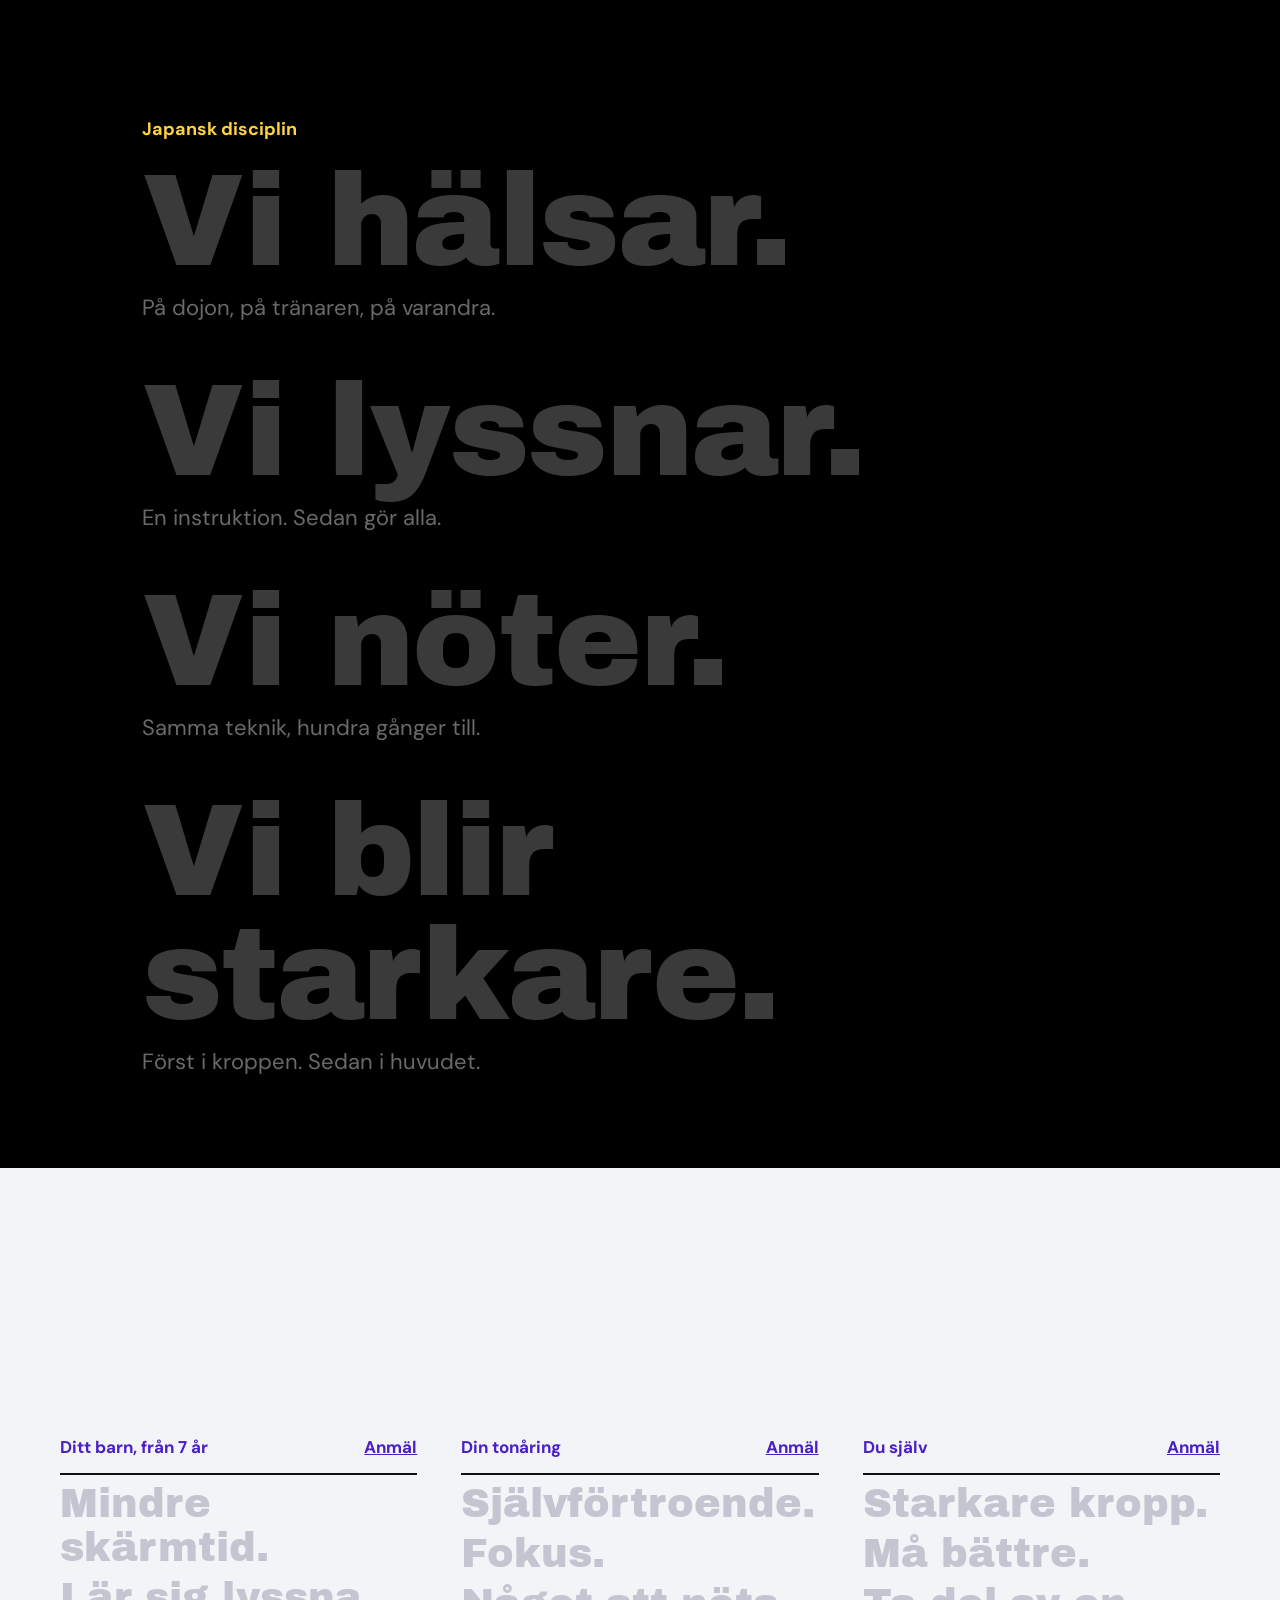
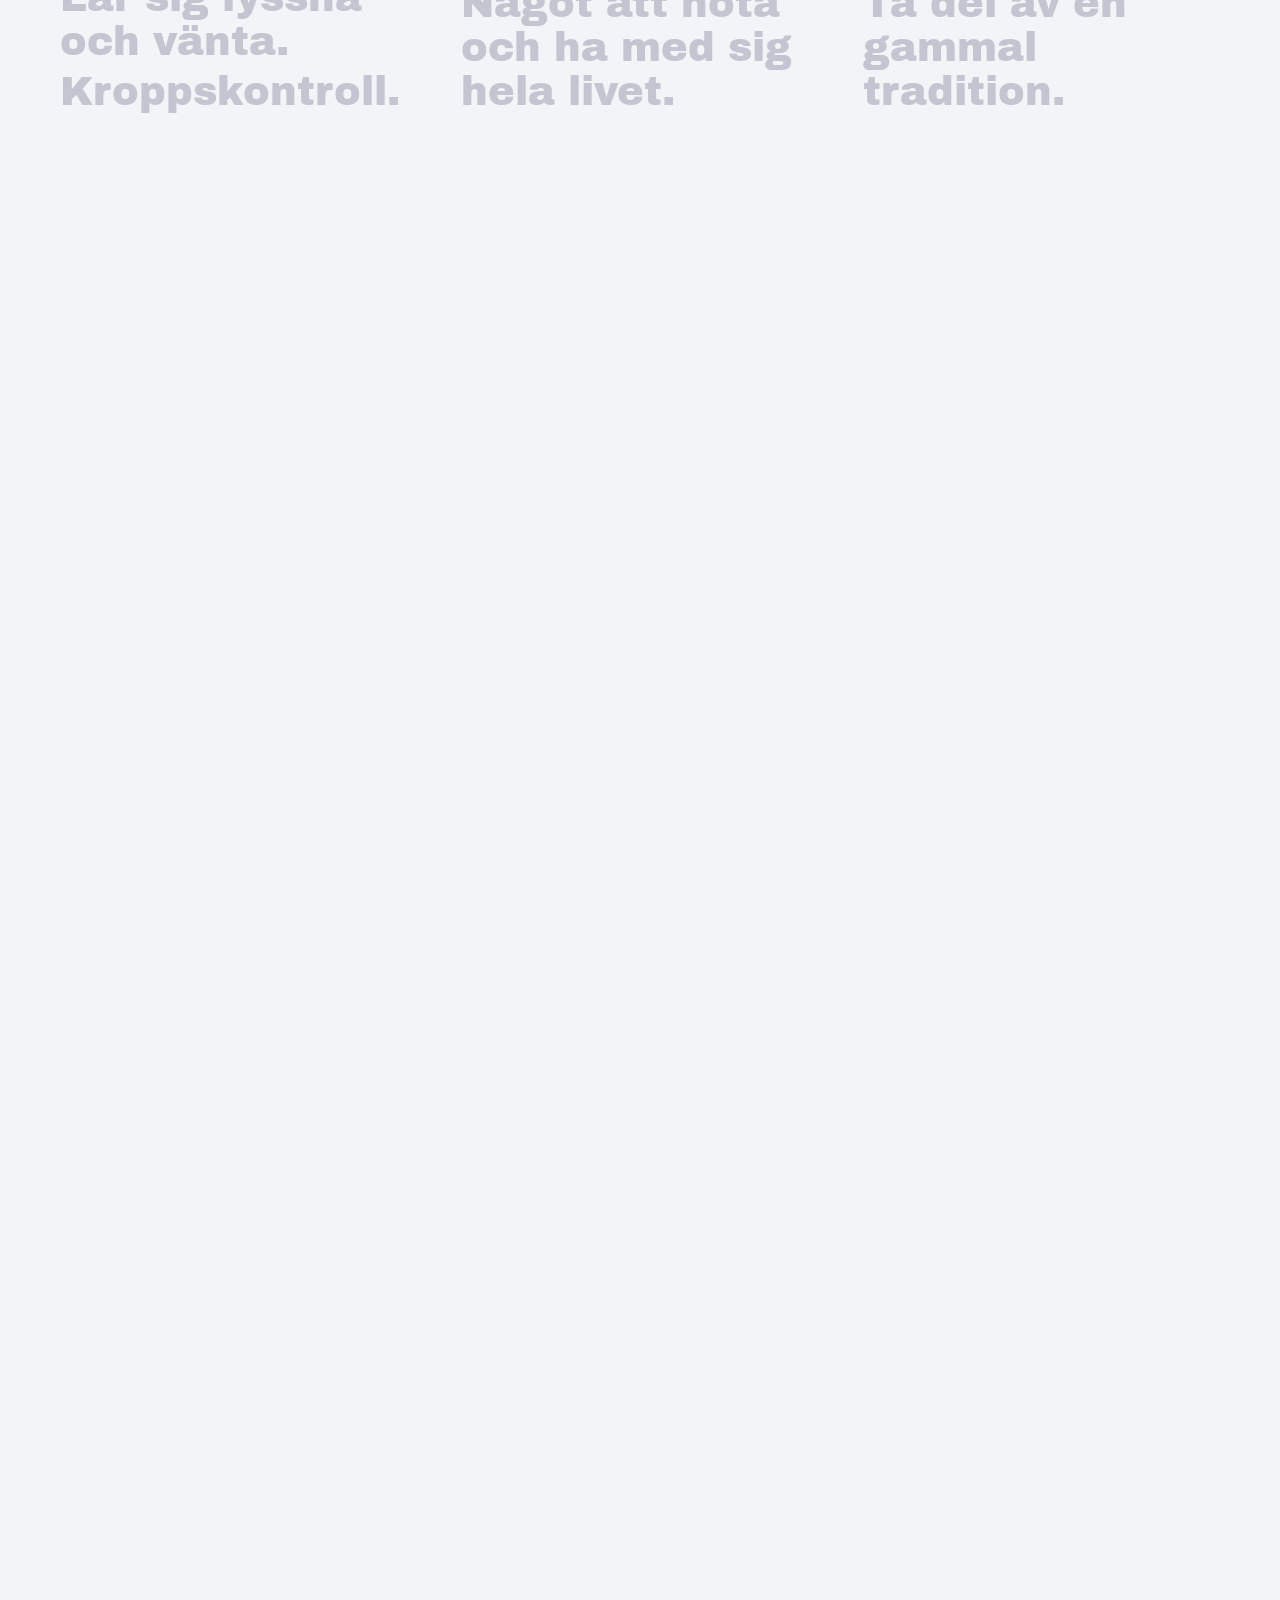
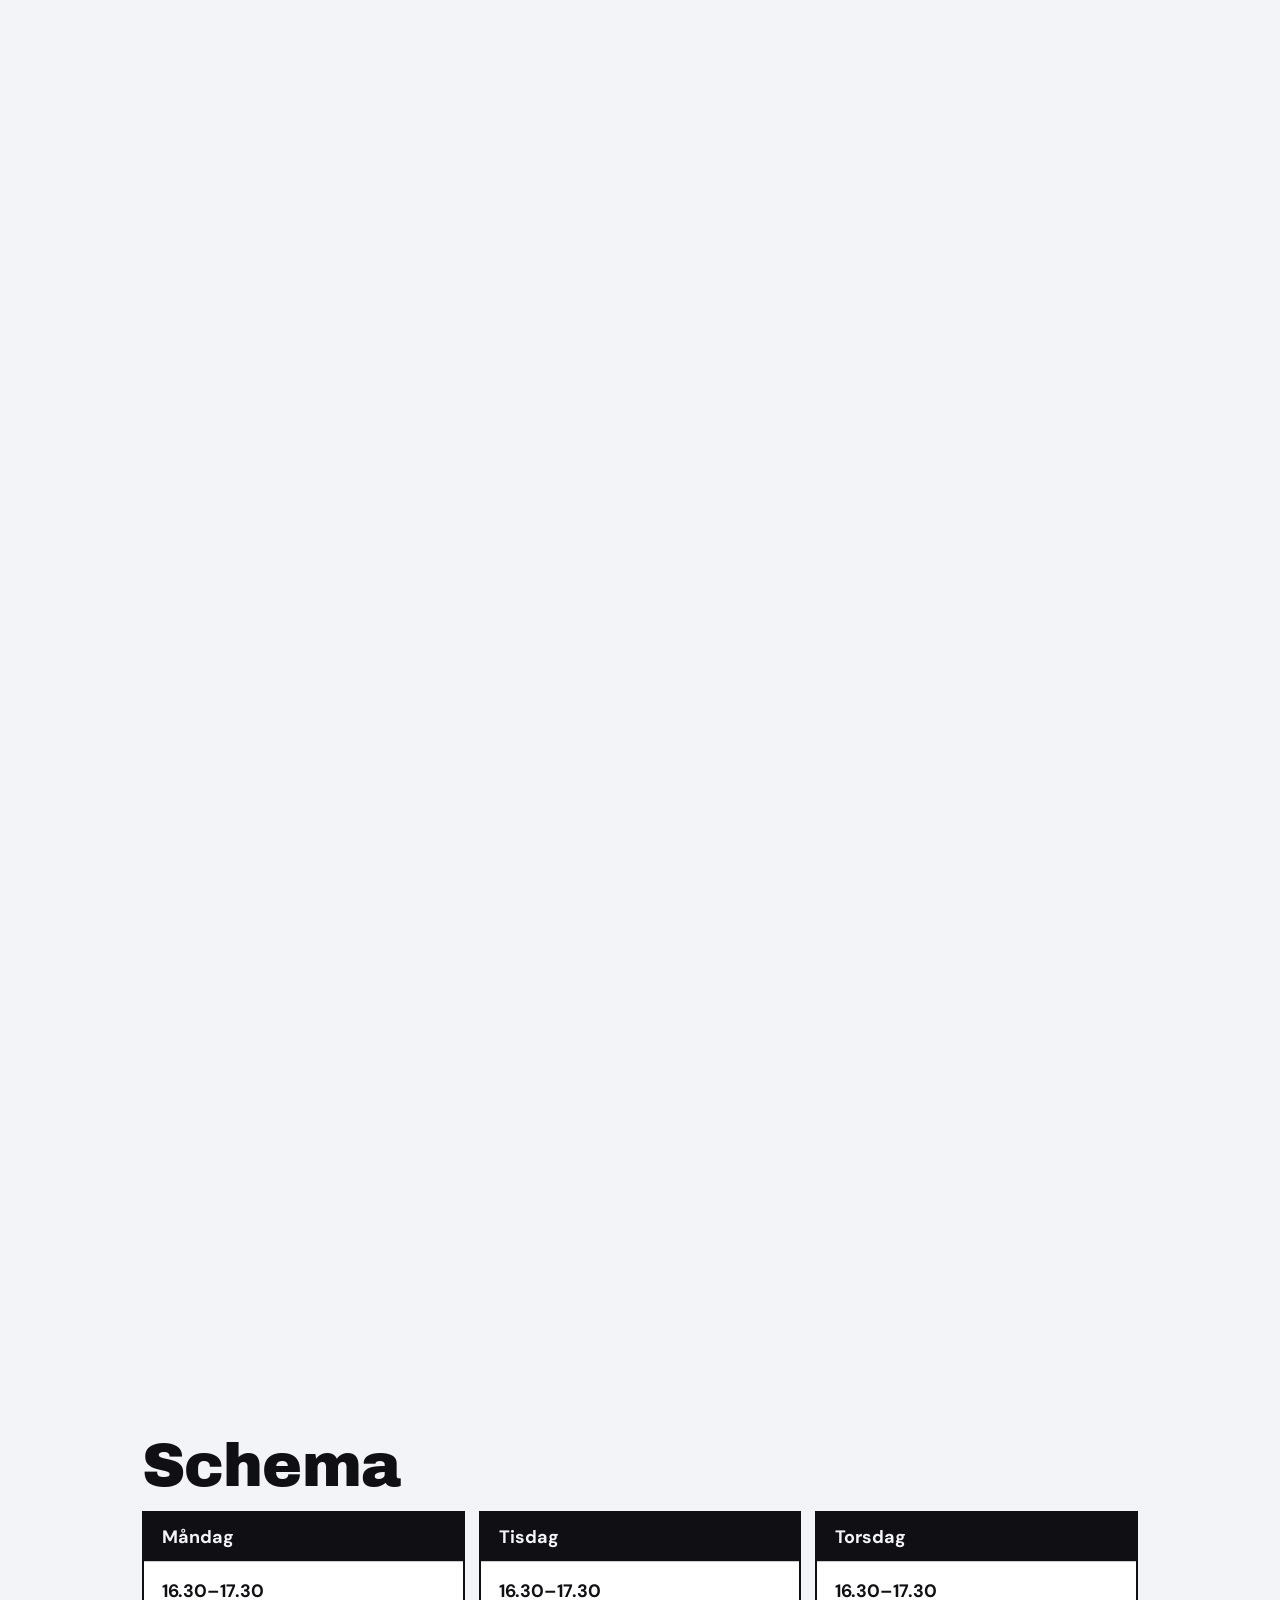
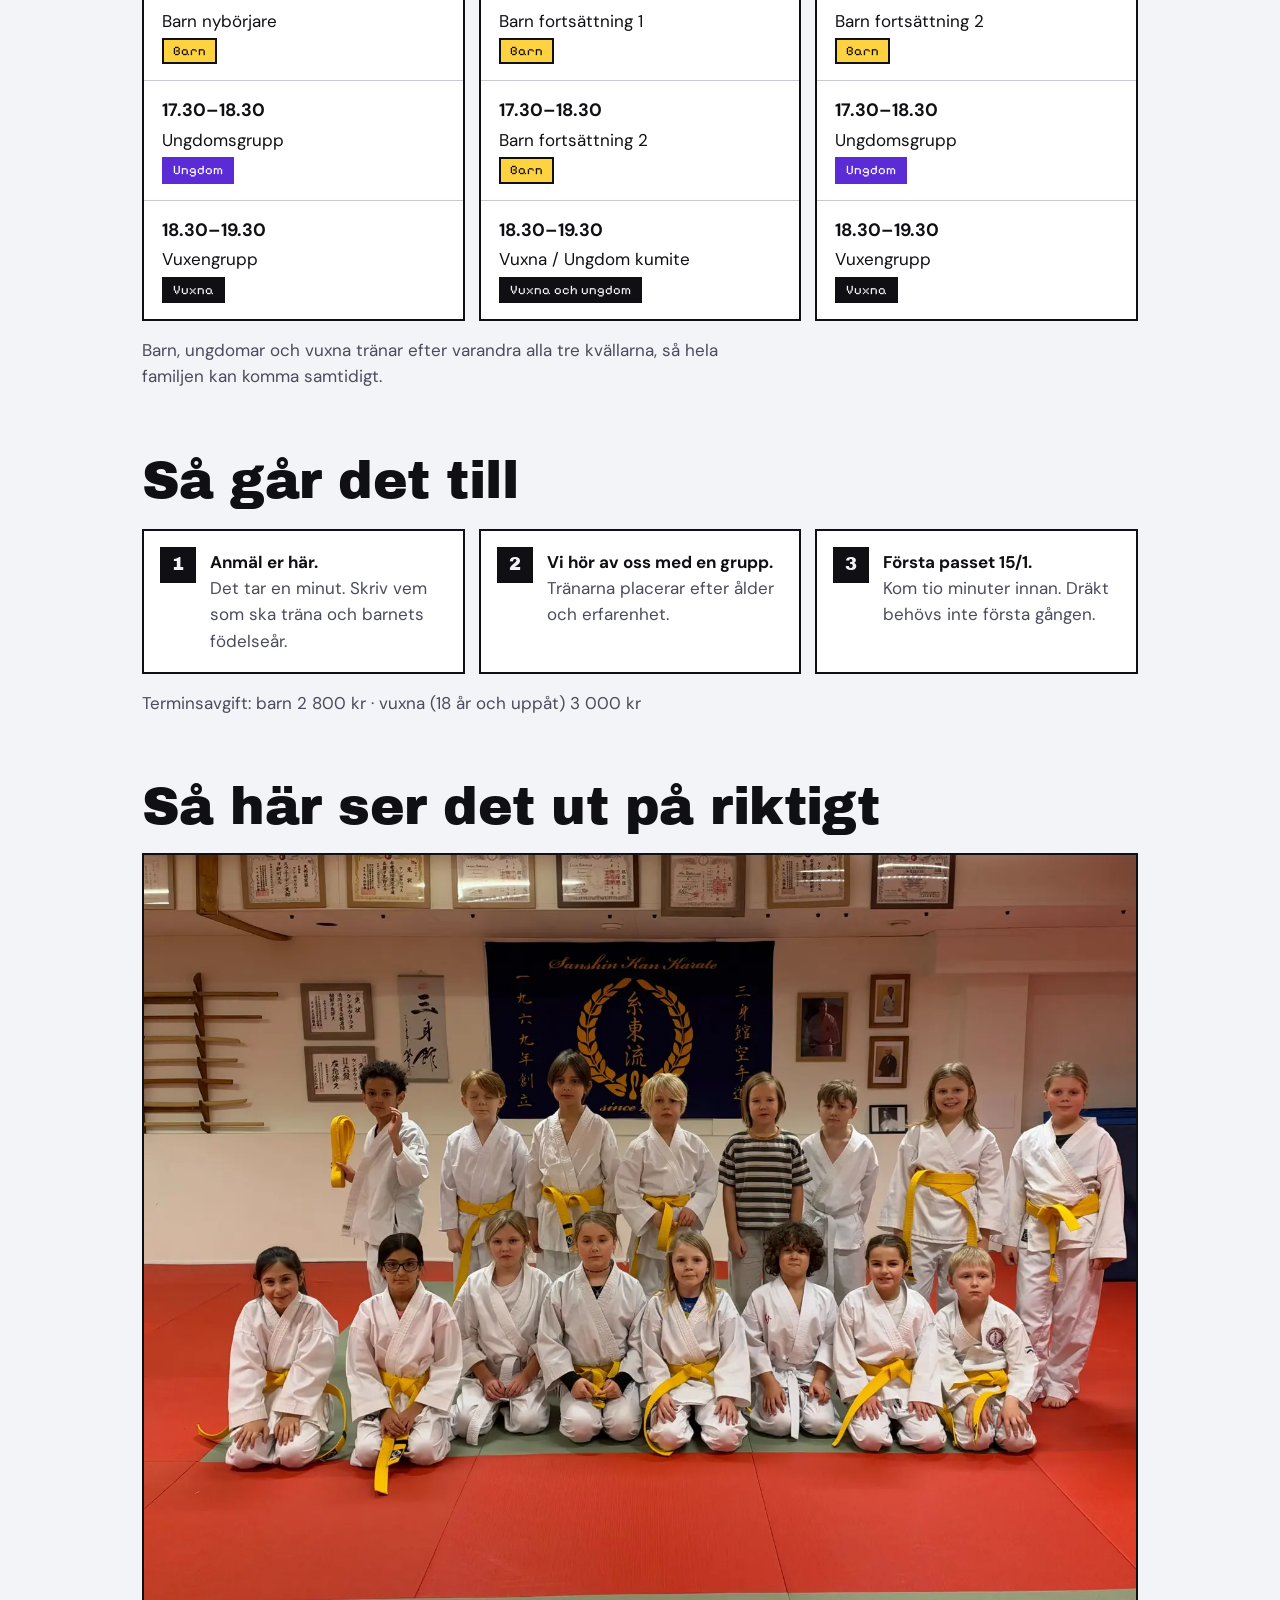
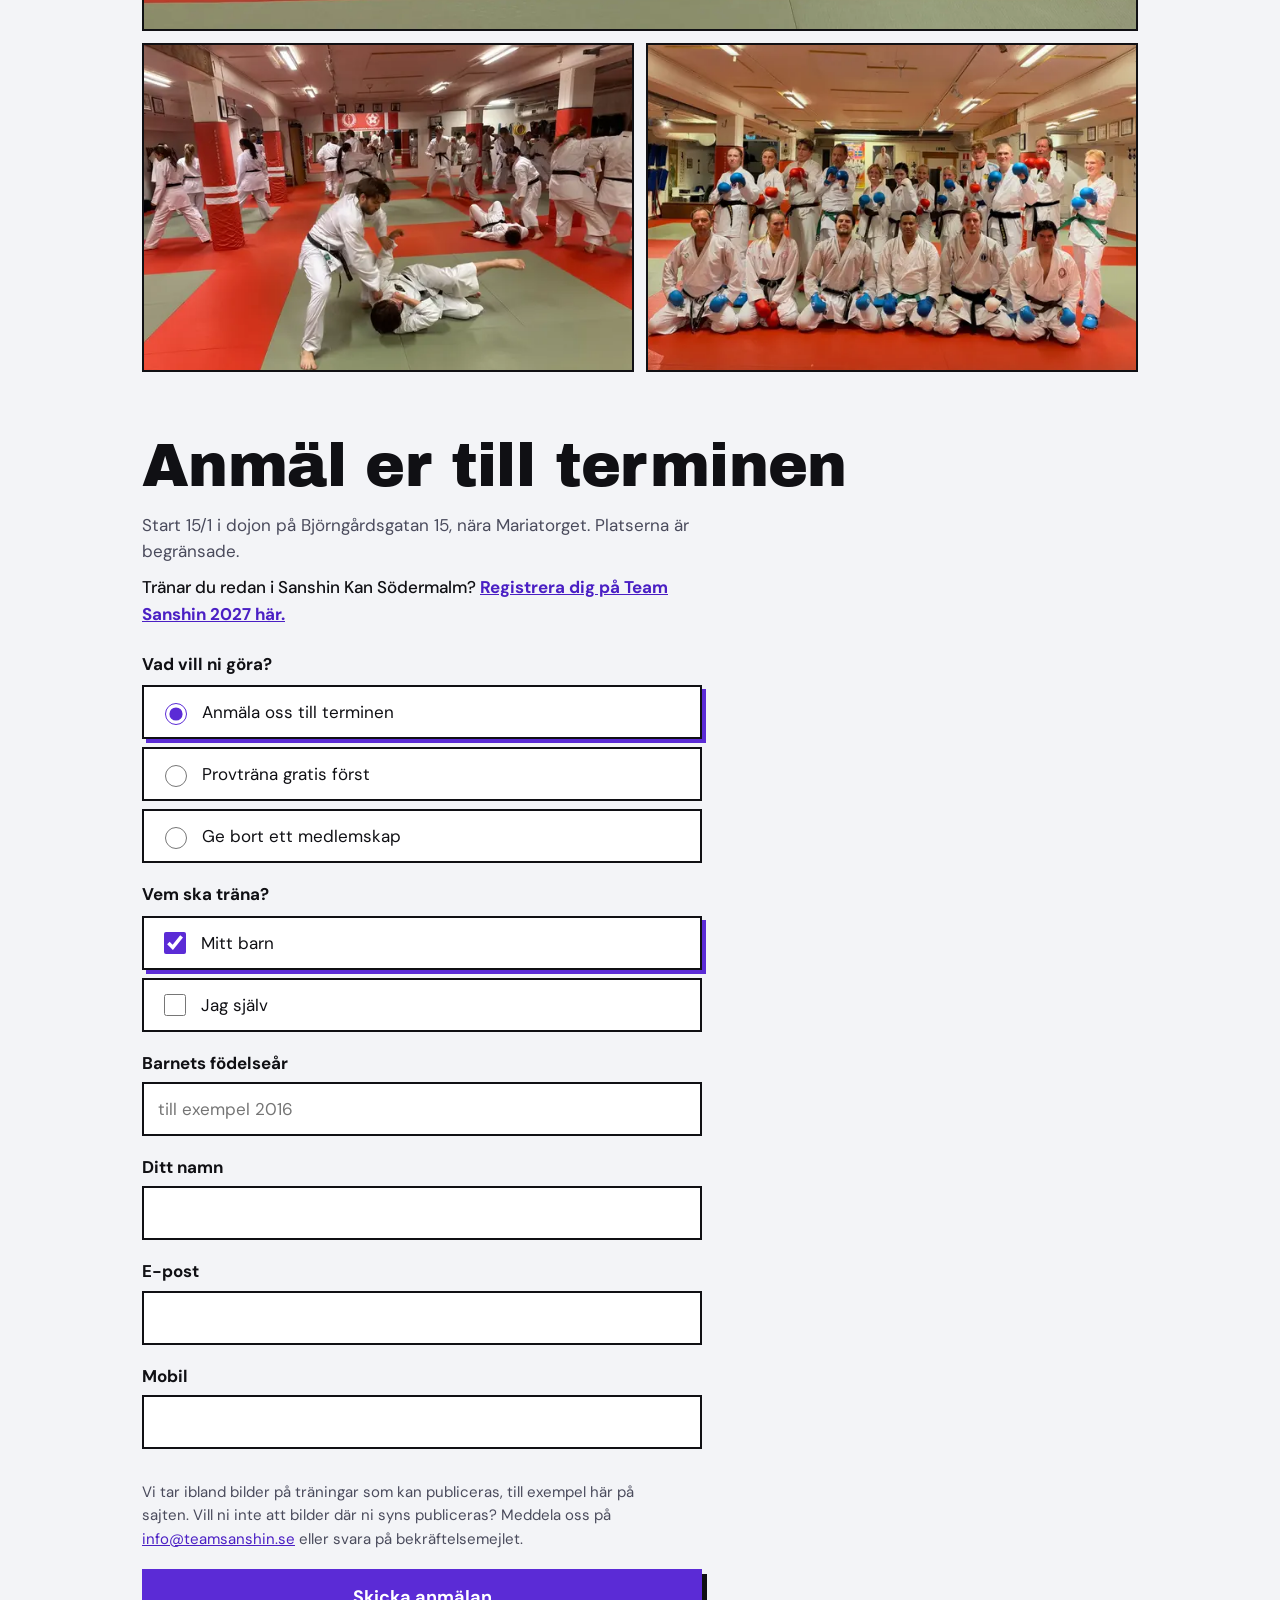
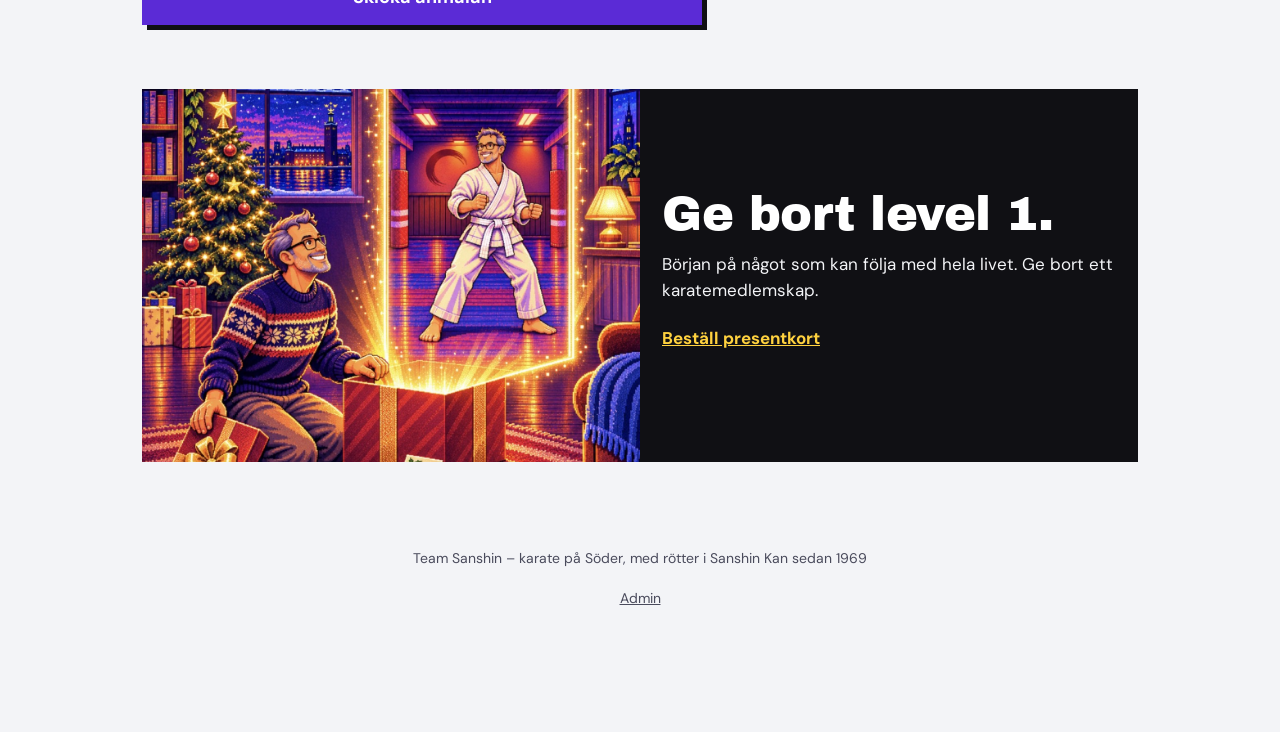
==== commit 480c6249: "Bilder: ingen ruta, man meddelar klubben i stället Rutan för att neka publicering tas bort i båda fo" ====
--- a/index.html
+++ b/index.html
@@ -161,8 +161,7 @@
       <div class="field"><label for="tel">Mobil</label><input id="tel" type="tel" autocomplete="tel"></div>
       <div aria-hidden="true" style="position:absolute;left:-9999px;width:1px;height:1px;overflow:hidden"><label for="webbplats">Lämna tomt</label><input id="webbplats" type="text" tabindex="-1" autocomplete="off"></div>
       <div class="bildinfo">
-        <p>Vi tar ibland bilder på träningar som kan publiceras, till exempel här på sajten. Genom att anmäla er godkänner ni det.</p>
-        <label class="opt"><input type="checkbox" id="ingen-bild"><span>Vi vill inte att bilder där vi syns publiceras</span></label>
+        <p>Vi tar ibland bilder på träningar som kan publiceras, till exempel här på sajten. Vill ni inte att bilder där ni syns publiceras? Meddela oss på <a href="mailto:info@teamsanshin.se">info@teamsanshin.se</a> eller svara på bekräftelsemejlet.</p>
       </div>
       <p class="err" id="err" role="alert" hidden>Fyll i namn och en giltig e-postadress.</p>
       <button class="btn primary" type="submit" id="submit">Skicka anmälan</button>
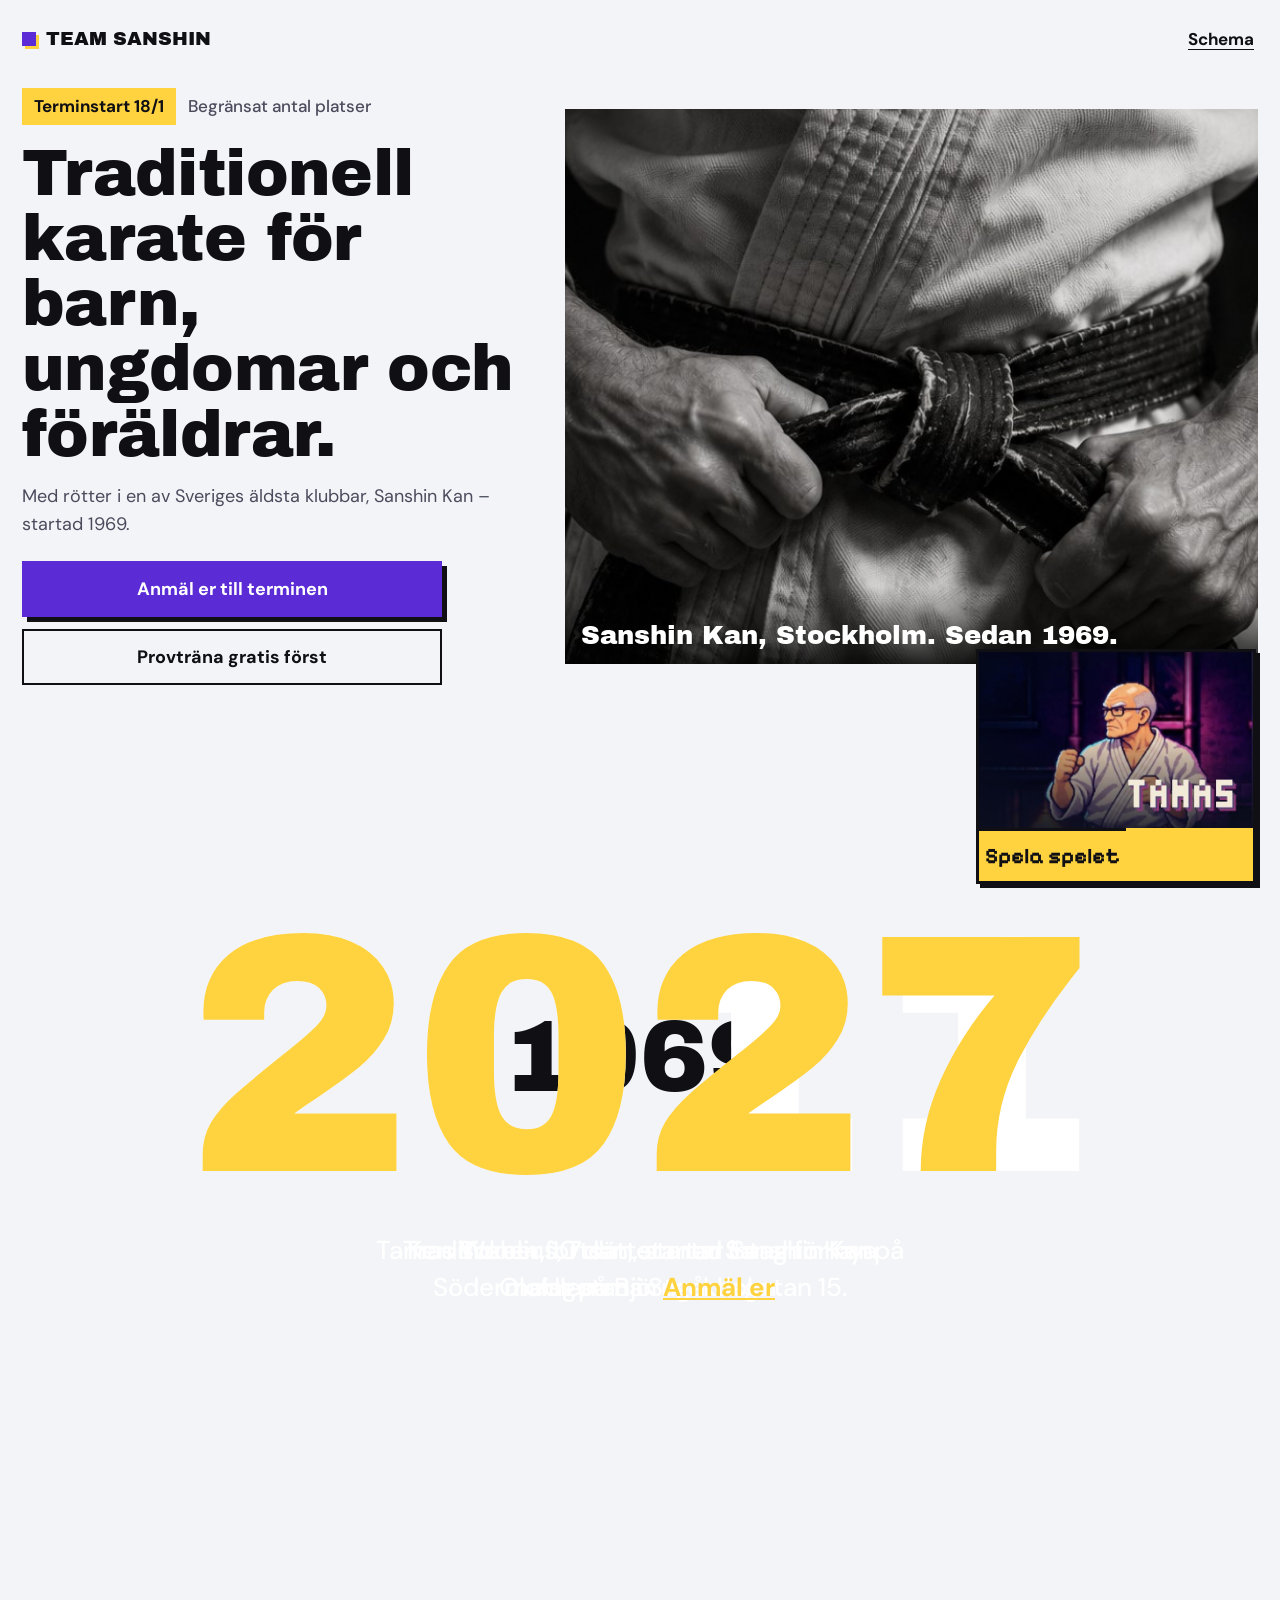
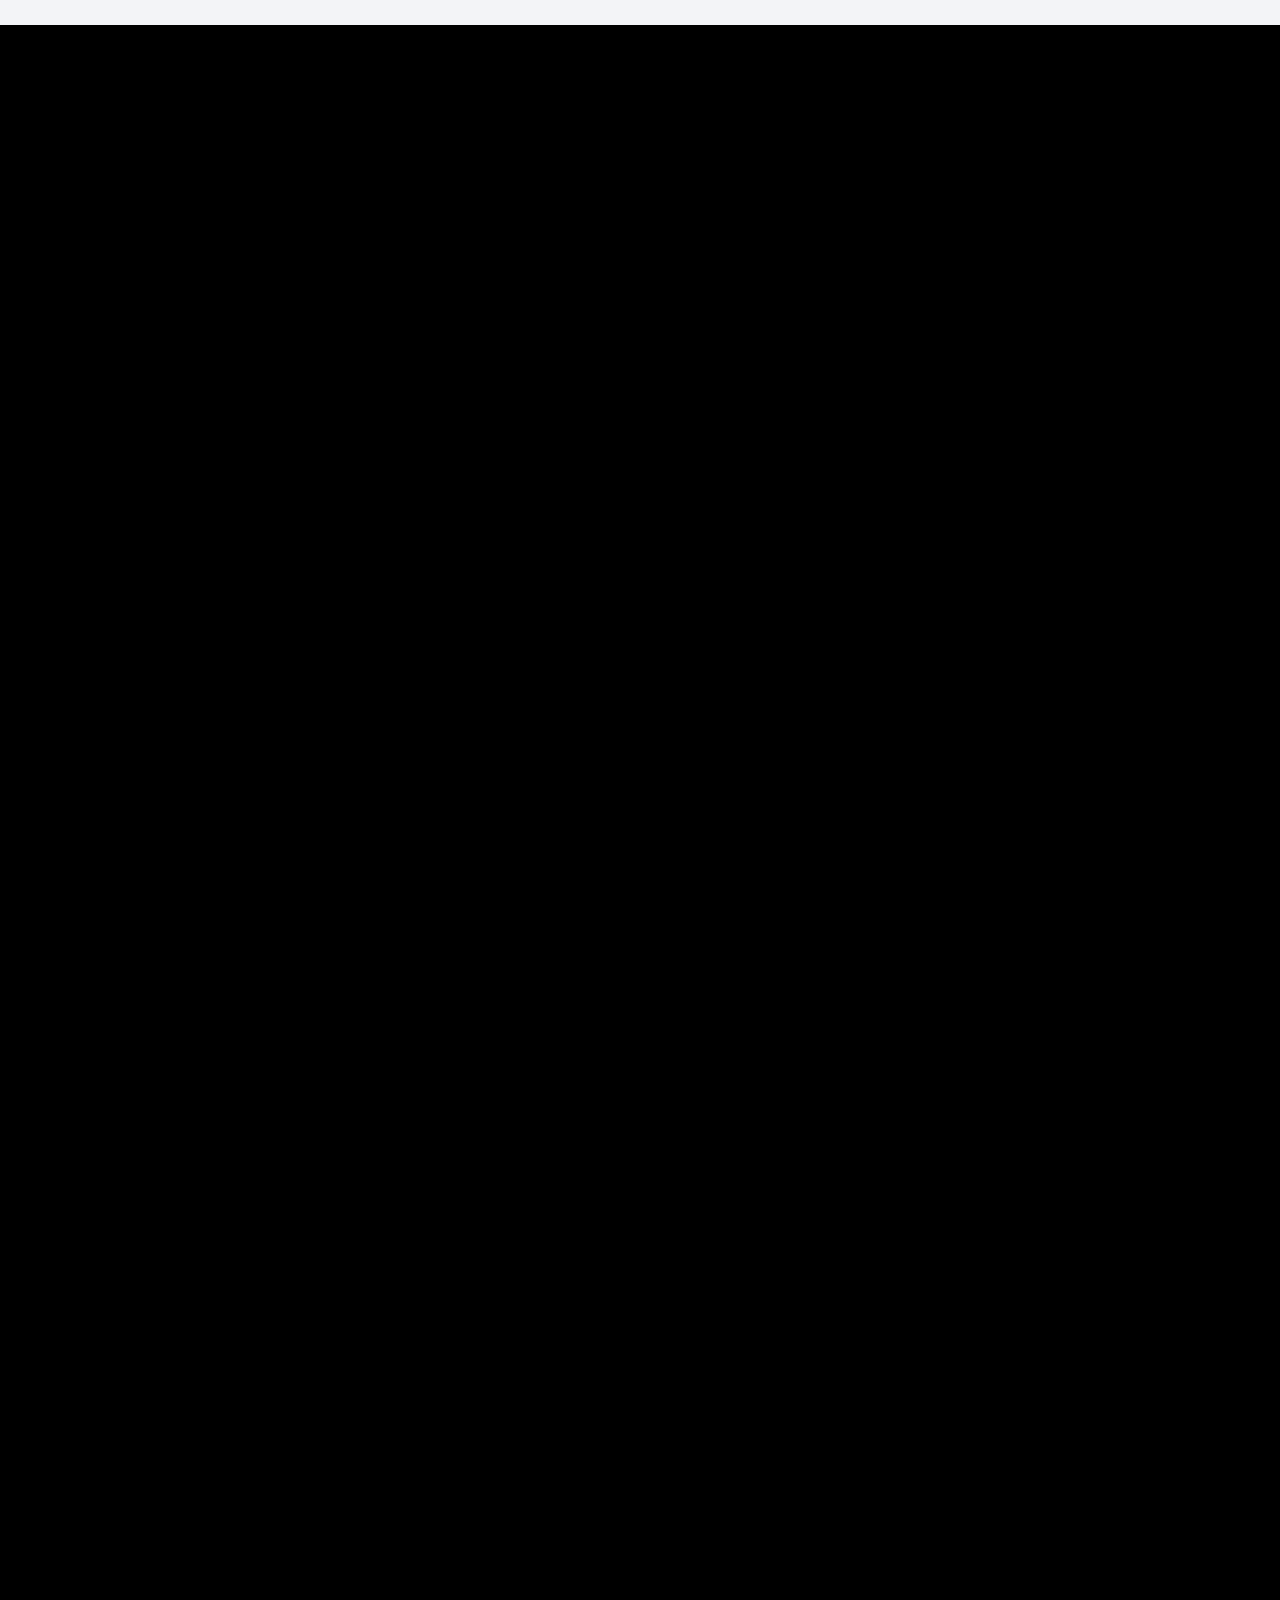
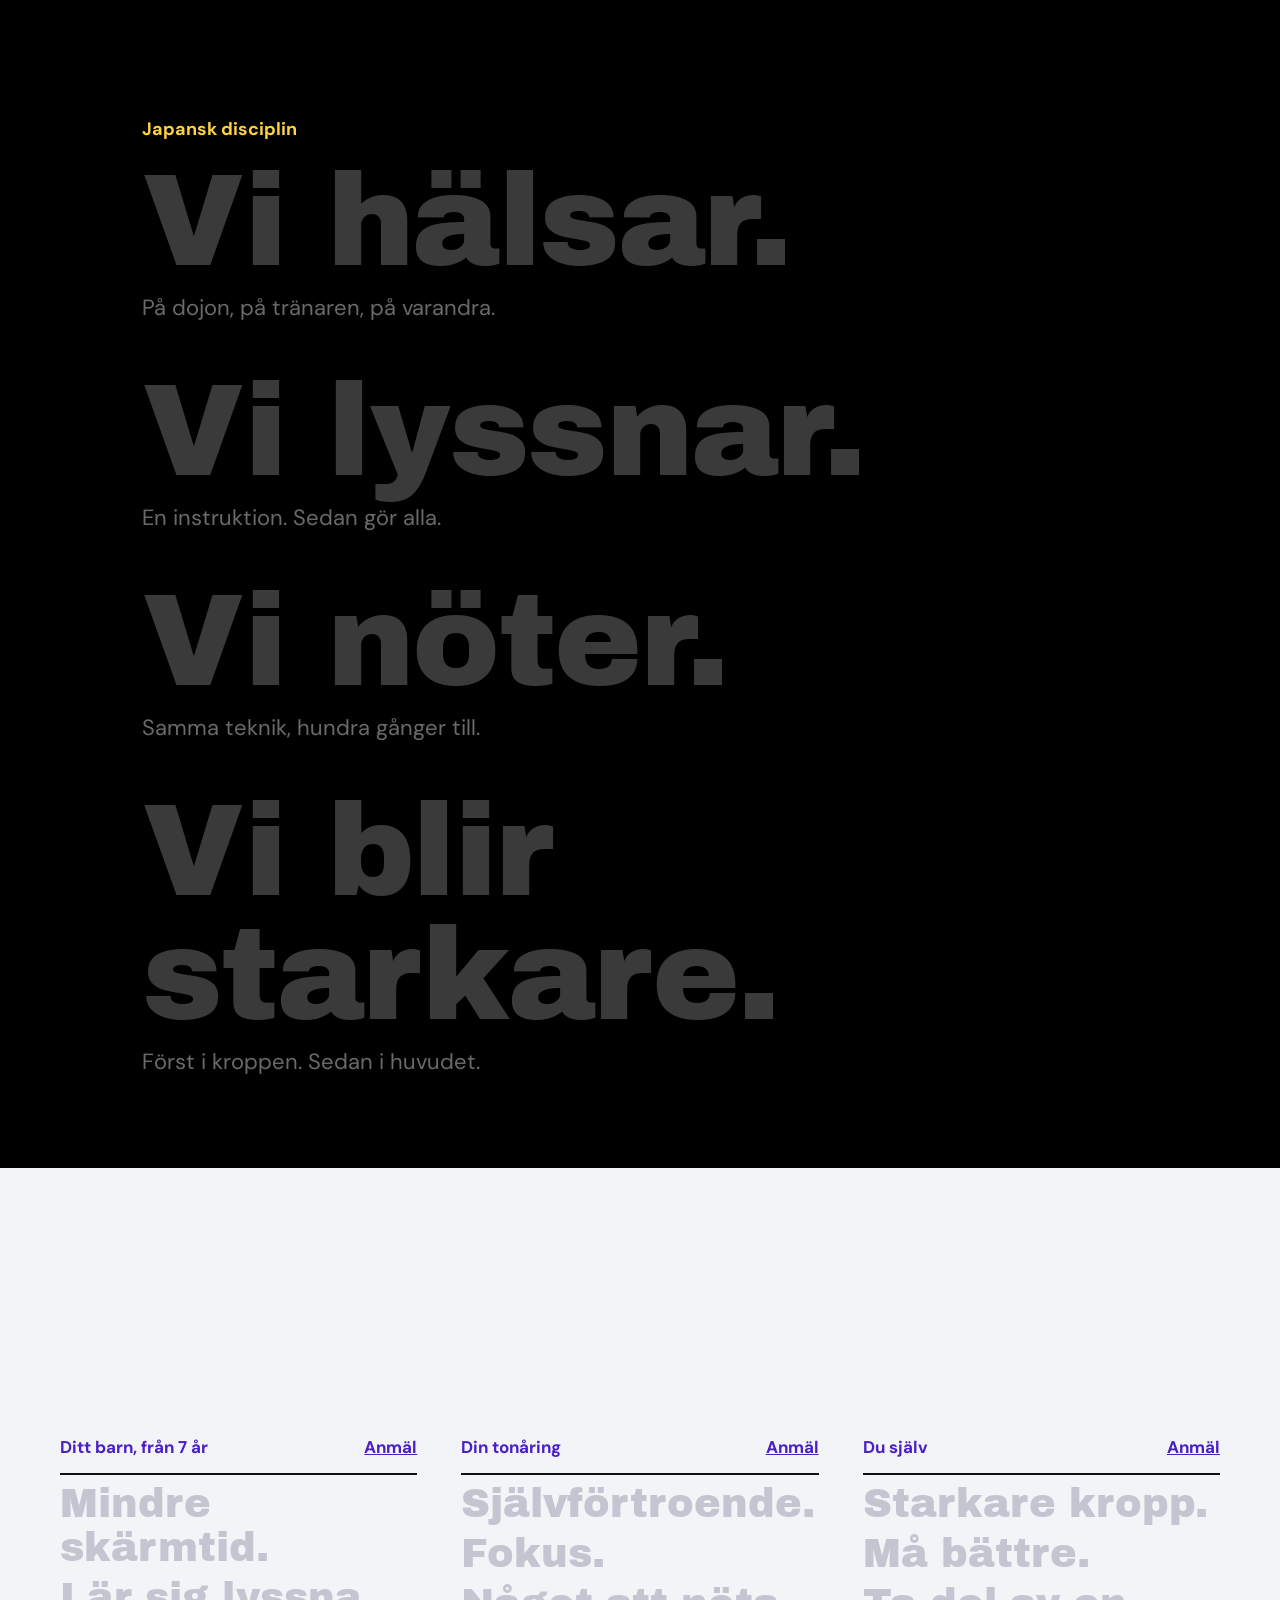
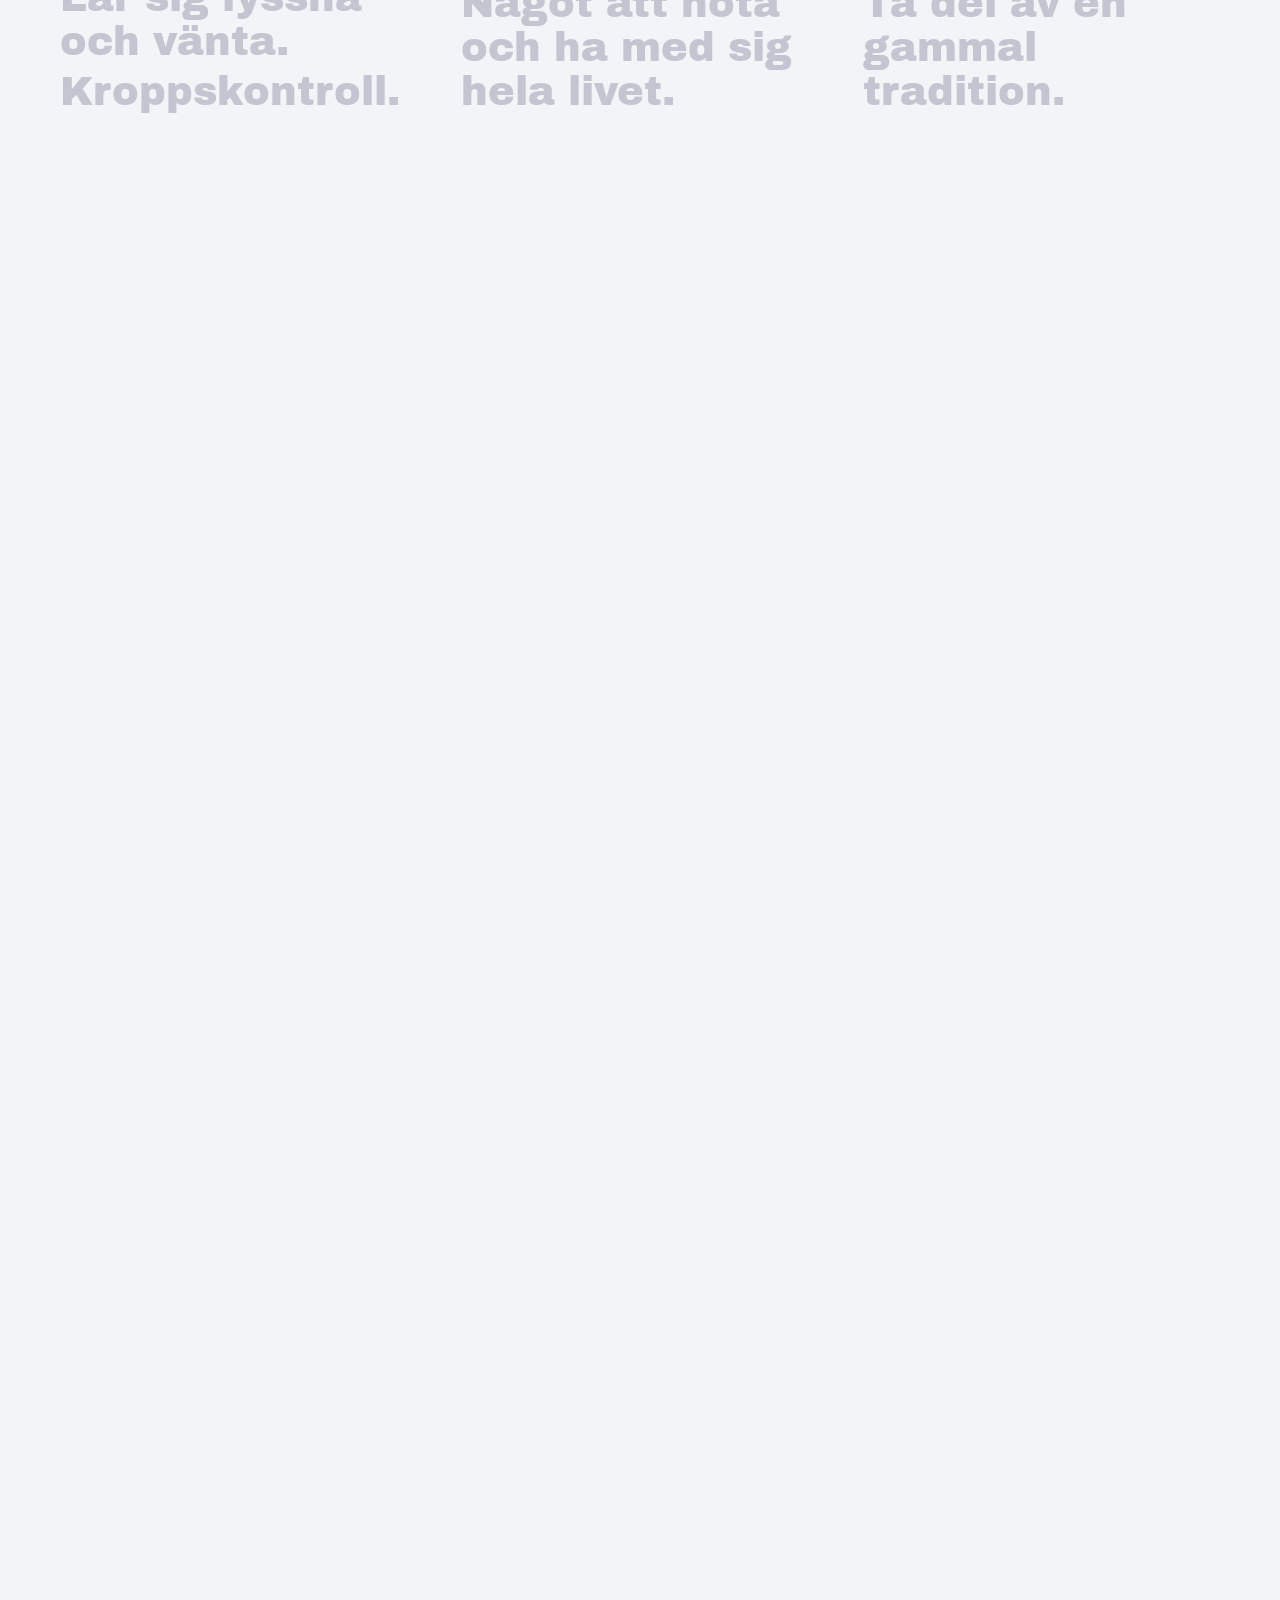
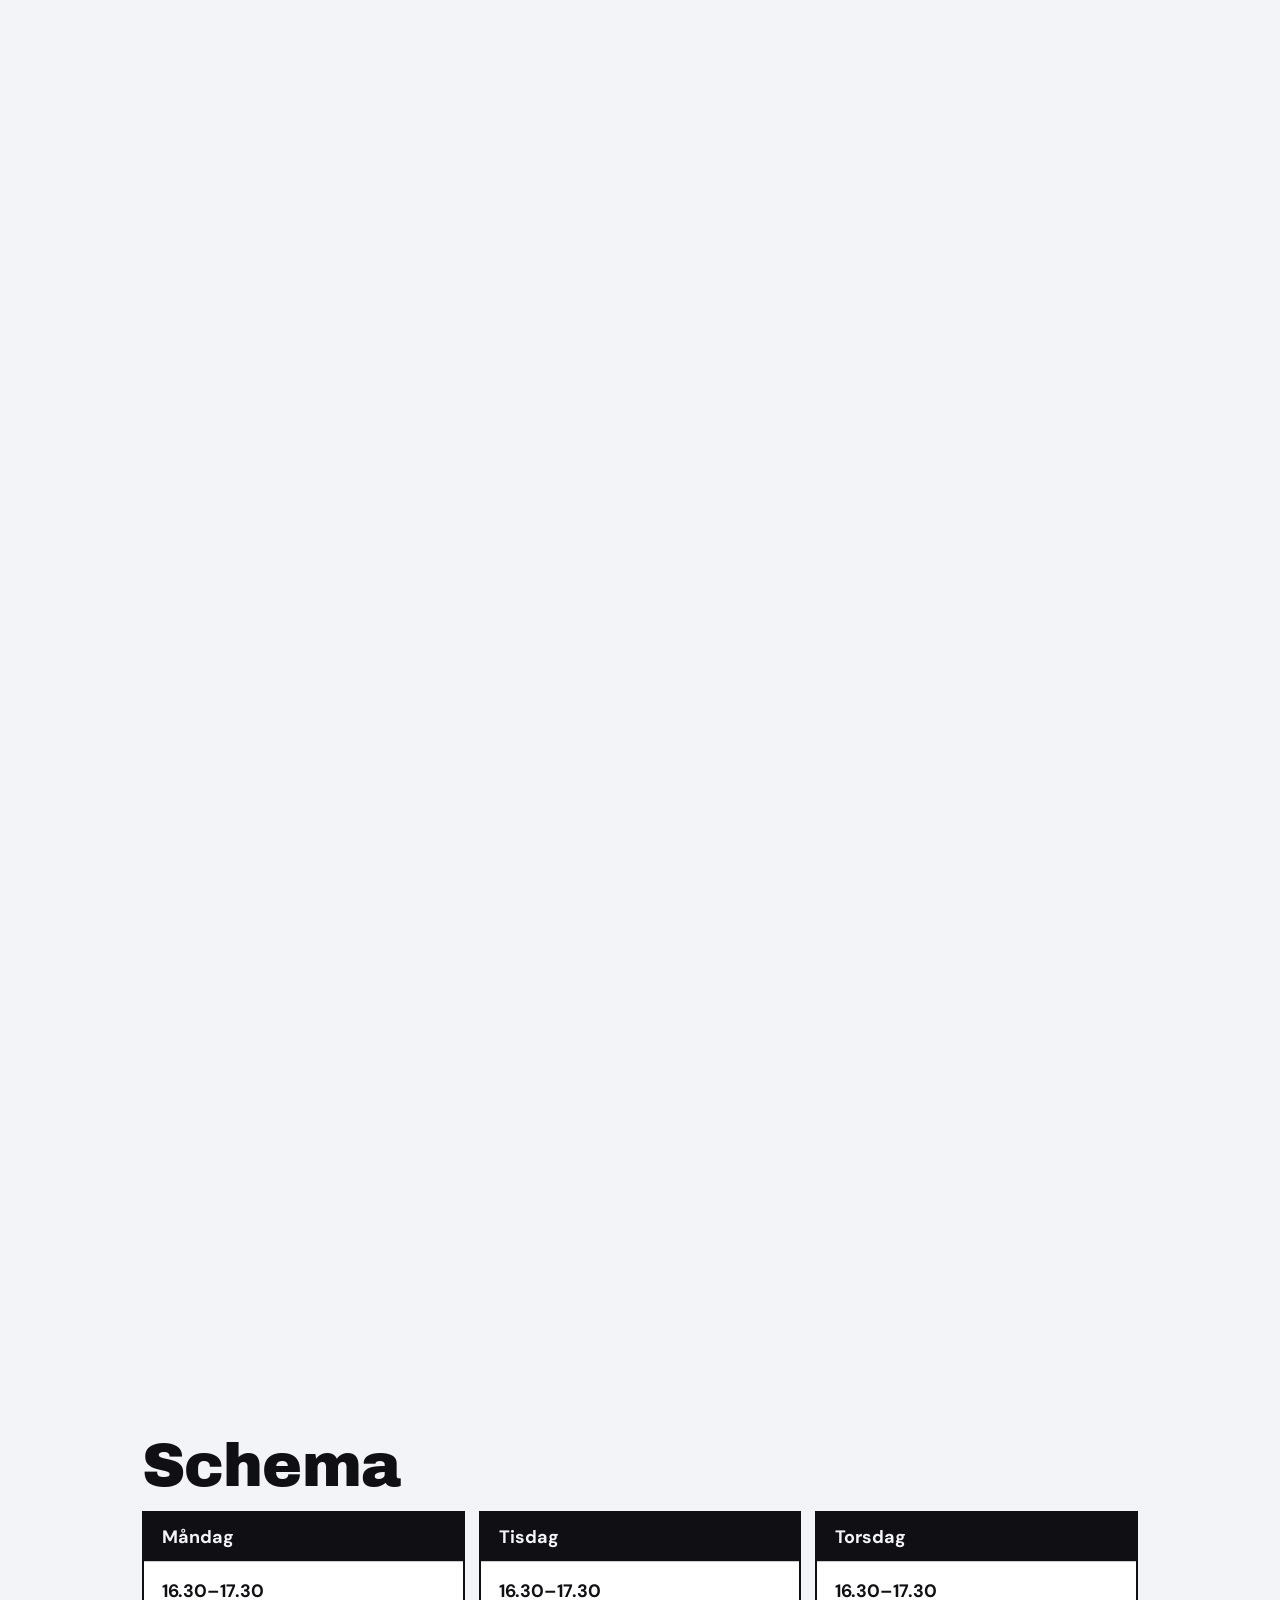
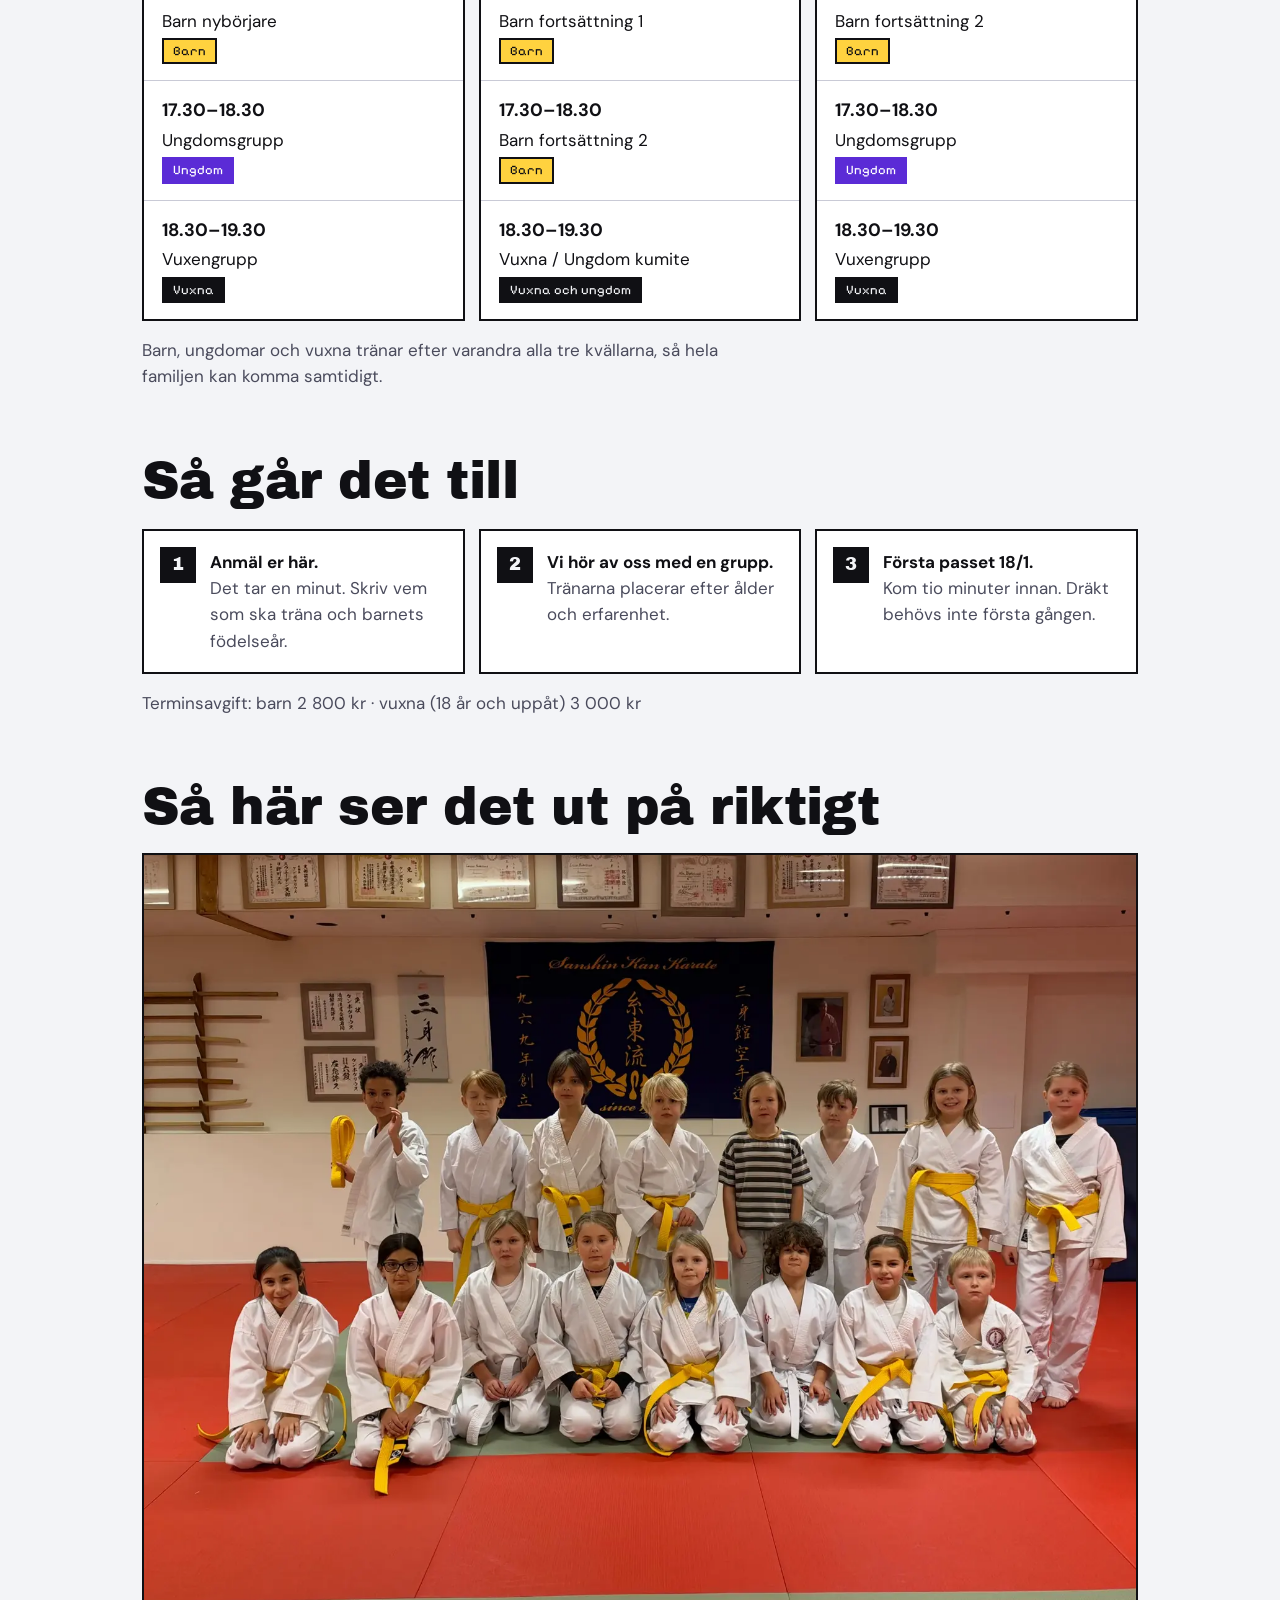
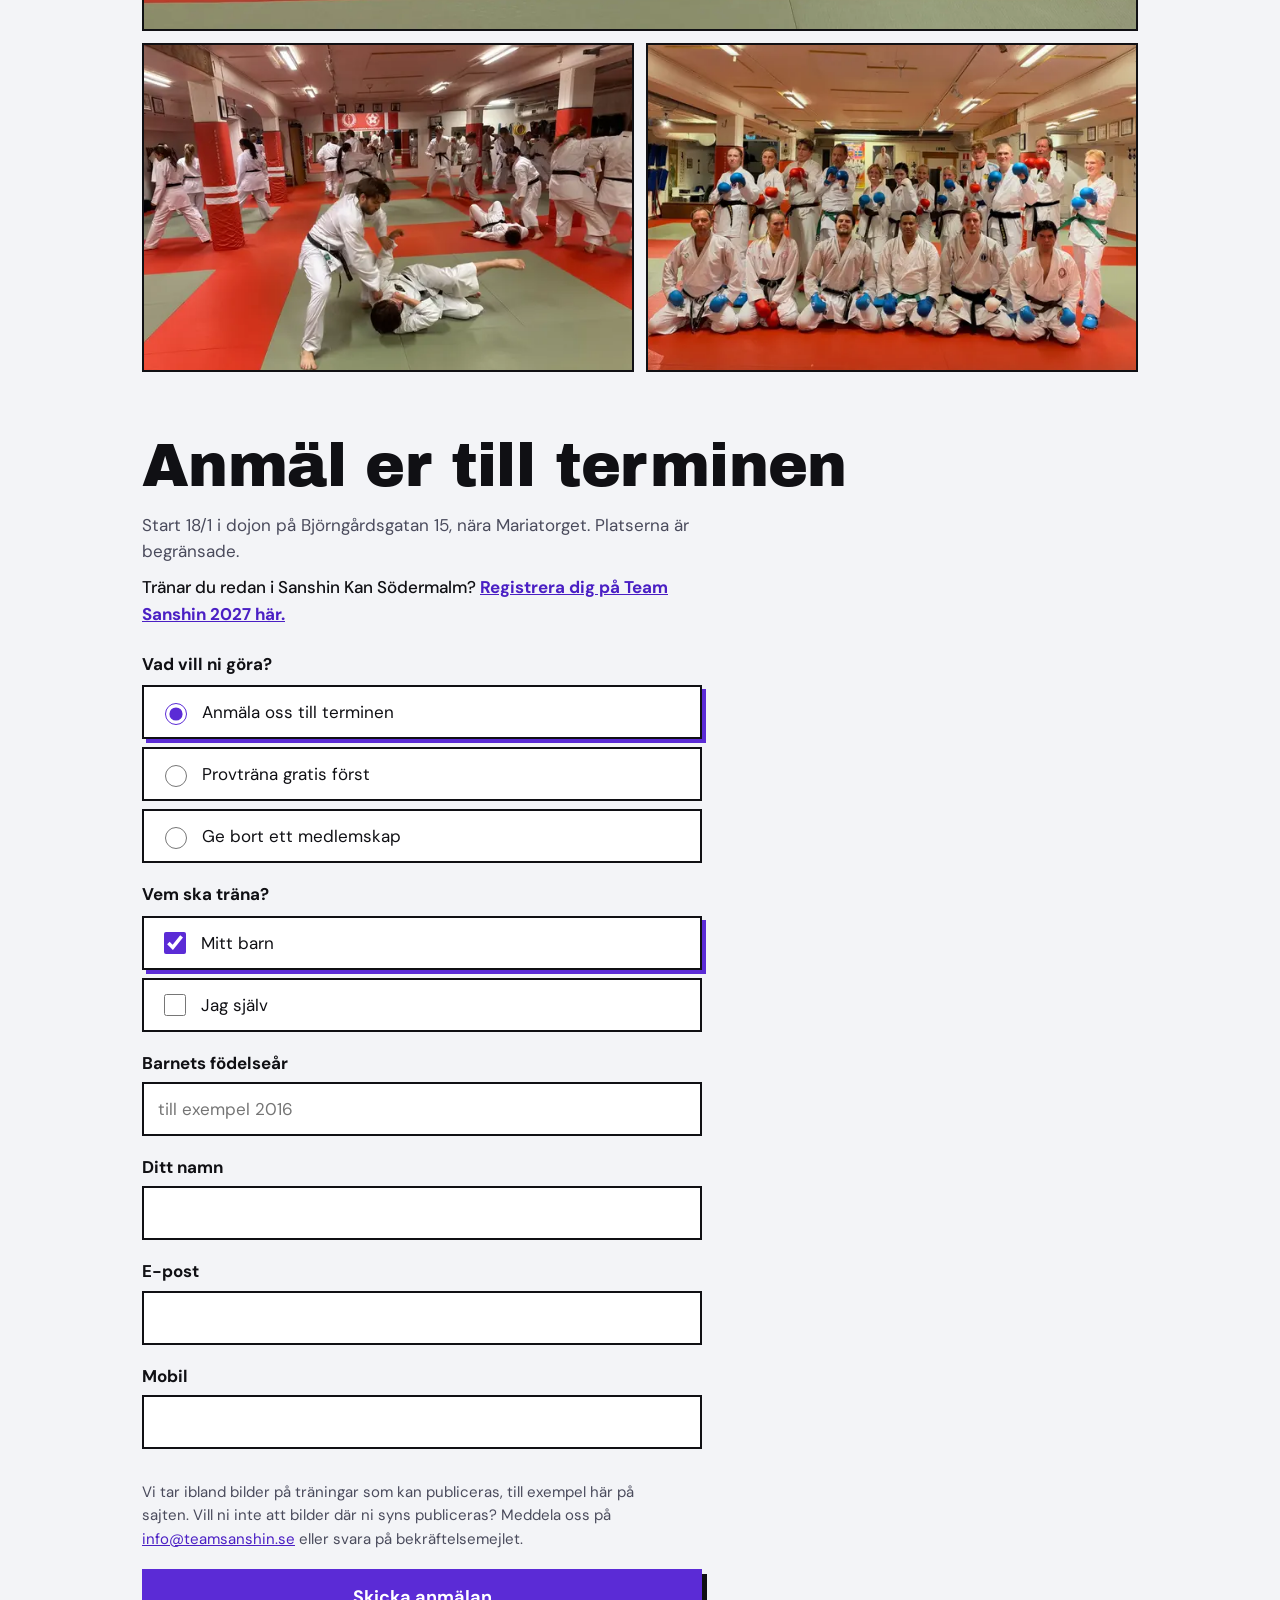
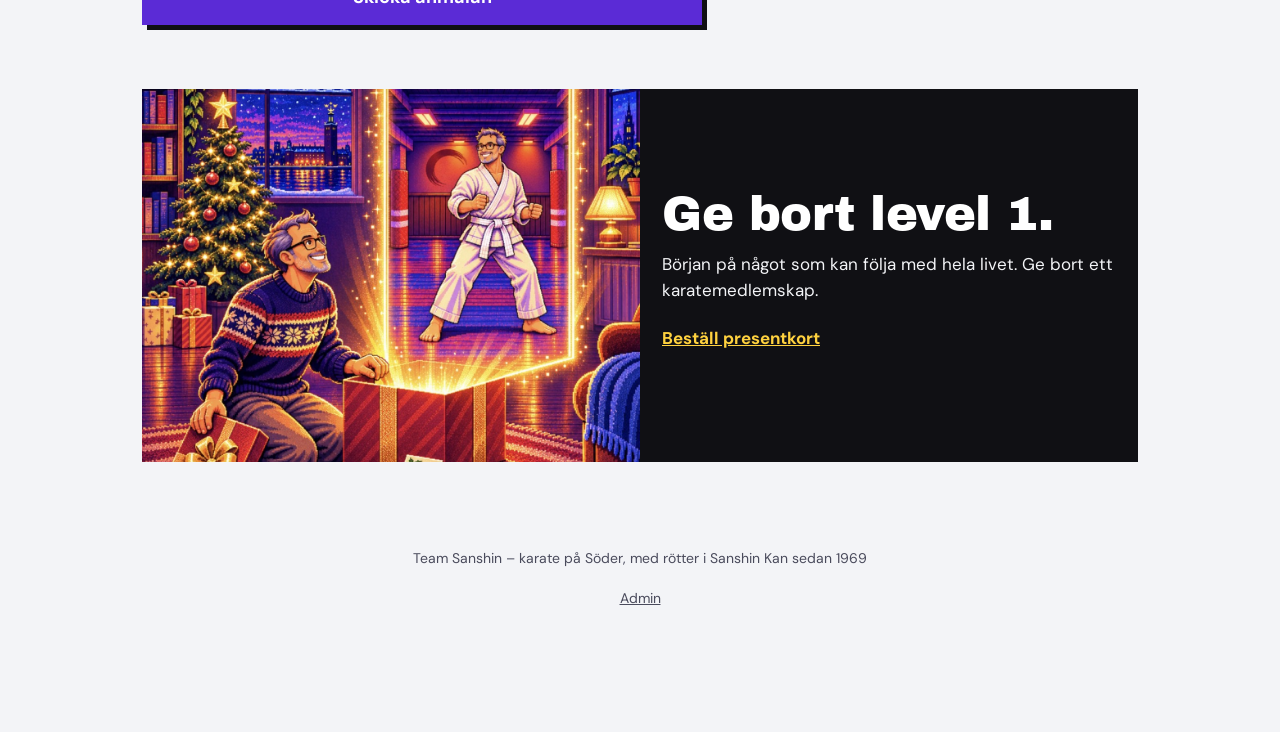
==== commit e2a641ea: "Terminsstart 18/1 i stället för 15/1 15/1 2027 är en fredag och klubben tränar måndag, tisdag och to" ====
--- a/index.html
+++ b/index.html
@@ -21,7 +21,7 @@
 <section class="hero">
   <div class="wrap hero-grid">
     <div class="hero-text">
-      <p class="term"><b>Terminstart 15/1</b> Begränsat antal platser</p>
+      <p class="term"><b>Terminstart 18/1</b> Begränsat antal platser</p>
       <h1 class="display">Traditionell karate för barn, ungdomar och föräldrar.</h1>
       <p class="sub">Med rötter i en av Sveriges äldsta klubbar, Sanshin Kan – startad 1969.</p>
       <div class="cta-row">
@@ -118,7 +118,7 @@
     <ol>
       <li><b>Anmäl er här.</b><span>Det tar en minut. Skriv vem som ska träna och barnets födelseår.</span></li>
       <li><b>Vi hör av oss med en grupp.</b><span>Tränarna placerar efter ålder och erfarenhet.</span></li>
-      <li><b>Första passet 15/1.</b><span>Kom tio minuter innan. Dräkt behövs inte första gången.</span></li>
+      <li><b>Första passet 18/1.</b><span>Kom tio minuter innan. Dräkt behövs inte första gången.</span></li>
     </ol>
     <p class="price">Terminsavgift: barn 2 800 kr · vuxna (18 år och uppåt) 3 000 kr</p>
   </div>
@@ -141,7 +141,7 @@
 <section class="book" id="boka">
   <div class="wrap">
     <h2 class="display">Anmäl er till terminen</h2>
-    <p>Start 15/1 i dojon på Björngårdsgatan 15, nära Mariatorget. Platserna är begränsade.</p>
+    <p>Start 18/1 i dojon på Björngårdsgatan 15, nära Mariatorget. Platserna är begränsade.</p>
     <p class="overgang-lank">Tränar du redan i Sanshin Kan Södermalm? <a href="overgang/">Registrera dig på Team Sanshin 2027 här.</a></p>
     <form id="form" novalidate>
       <fieldset>
@@ -193,7 +193,7 @@
 
 <button class="fab" type="button" id="fab" aria-haspopup="dialog"><img src="bilder/spel-tamas.jpg" width="624" height="400" alt=""><span>Spela spelet</span></button>
 
-<div class="bookbar" id="bookbar"><a href="#boka" data-goal="termin">Anmäl er – start 15/1</a></div>
+<div class="bookbar" id="bookbar"><a href="#boka" data-goal="termin">Anmäl er – start 18/1</a></div>
 
 <dialog id="game" aria-labelledby="game-title">
   <div class="sheet">
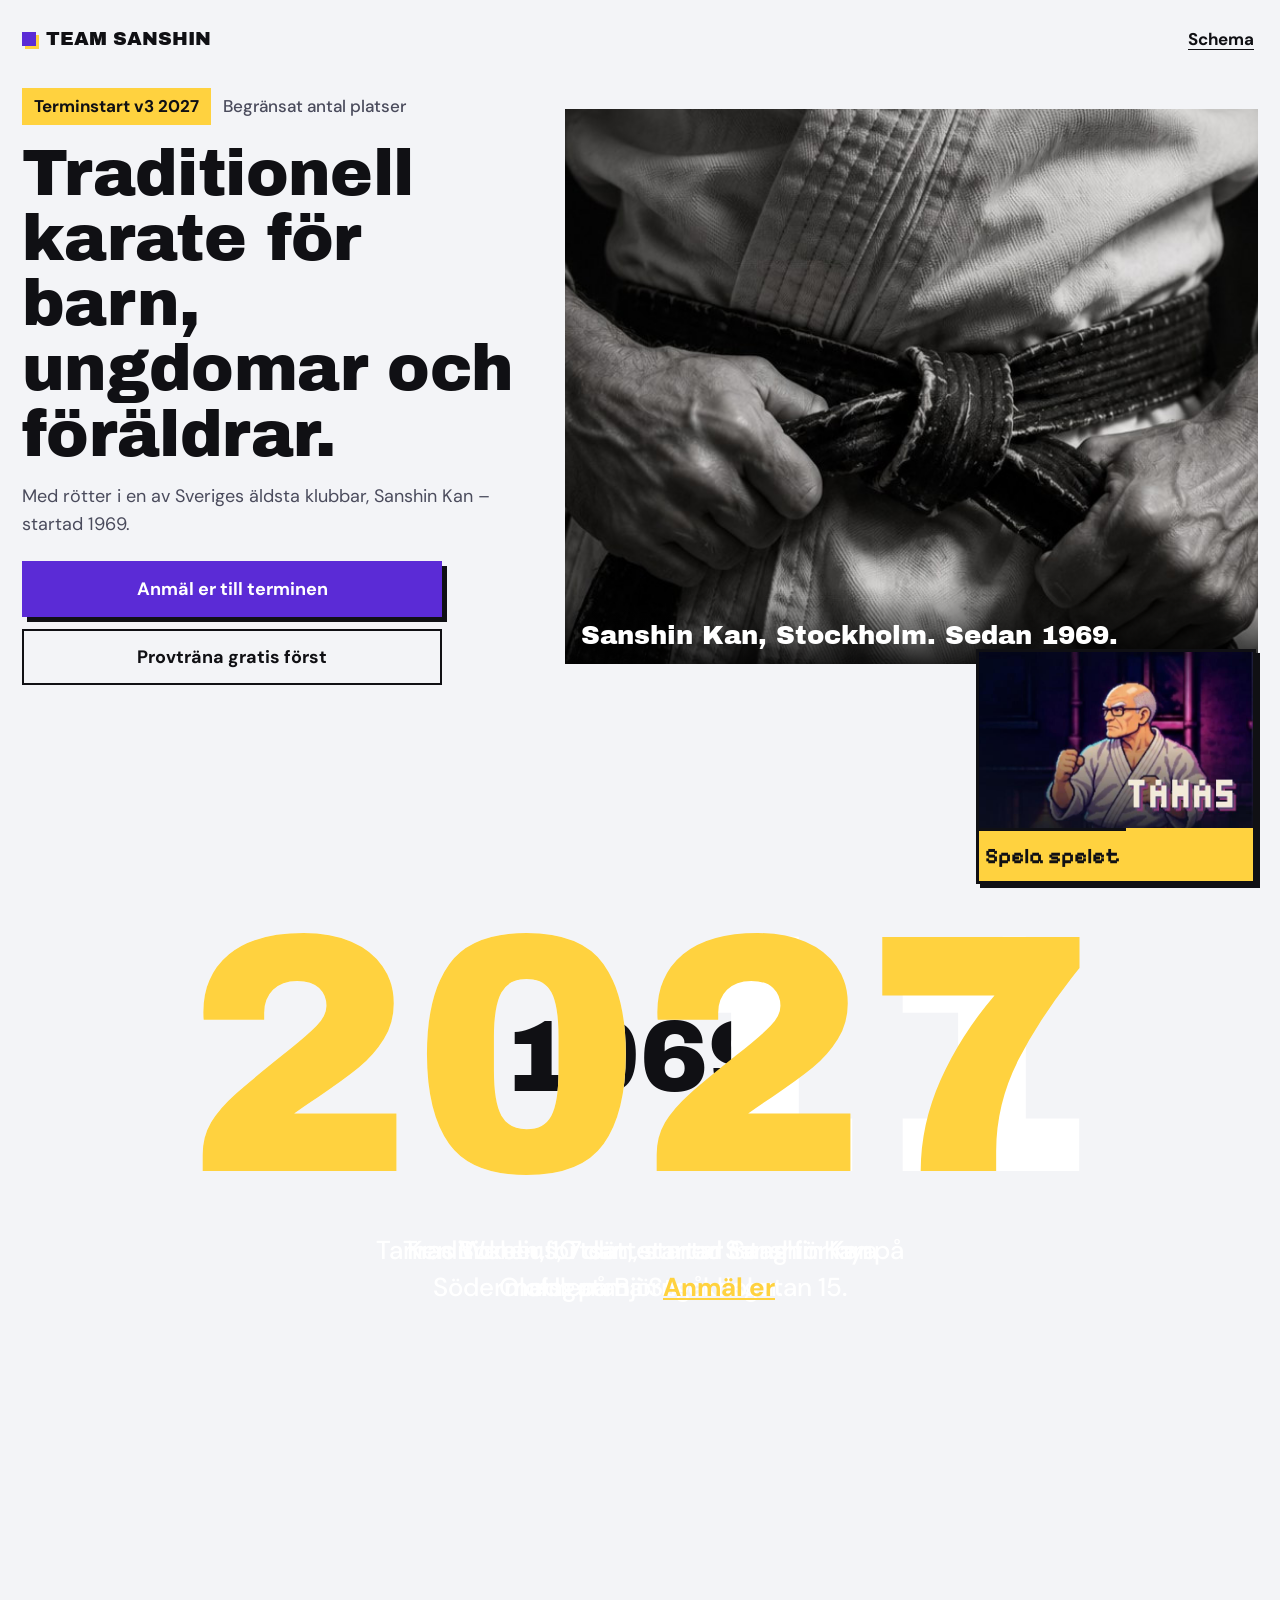
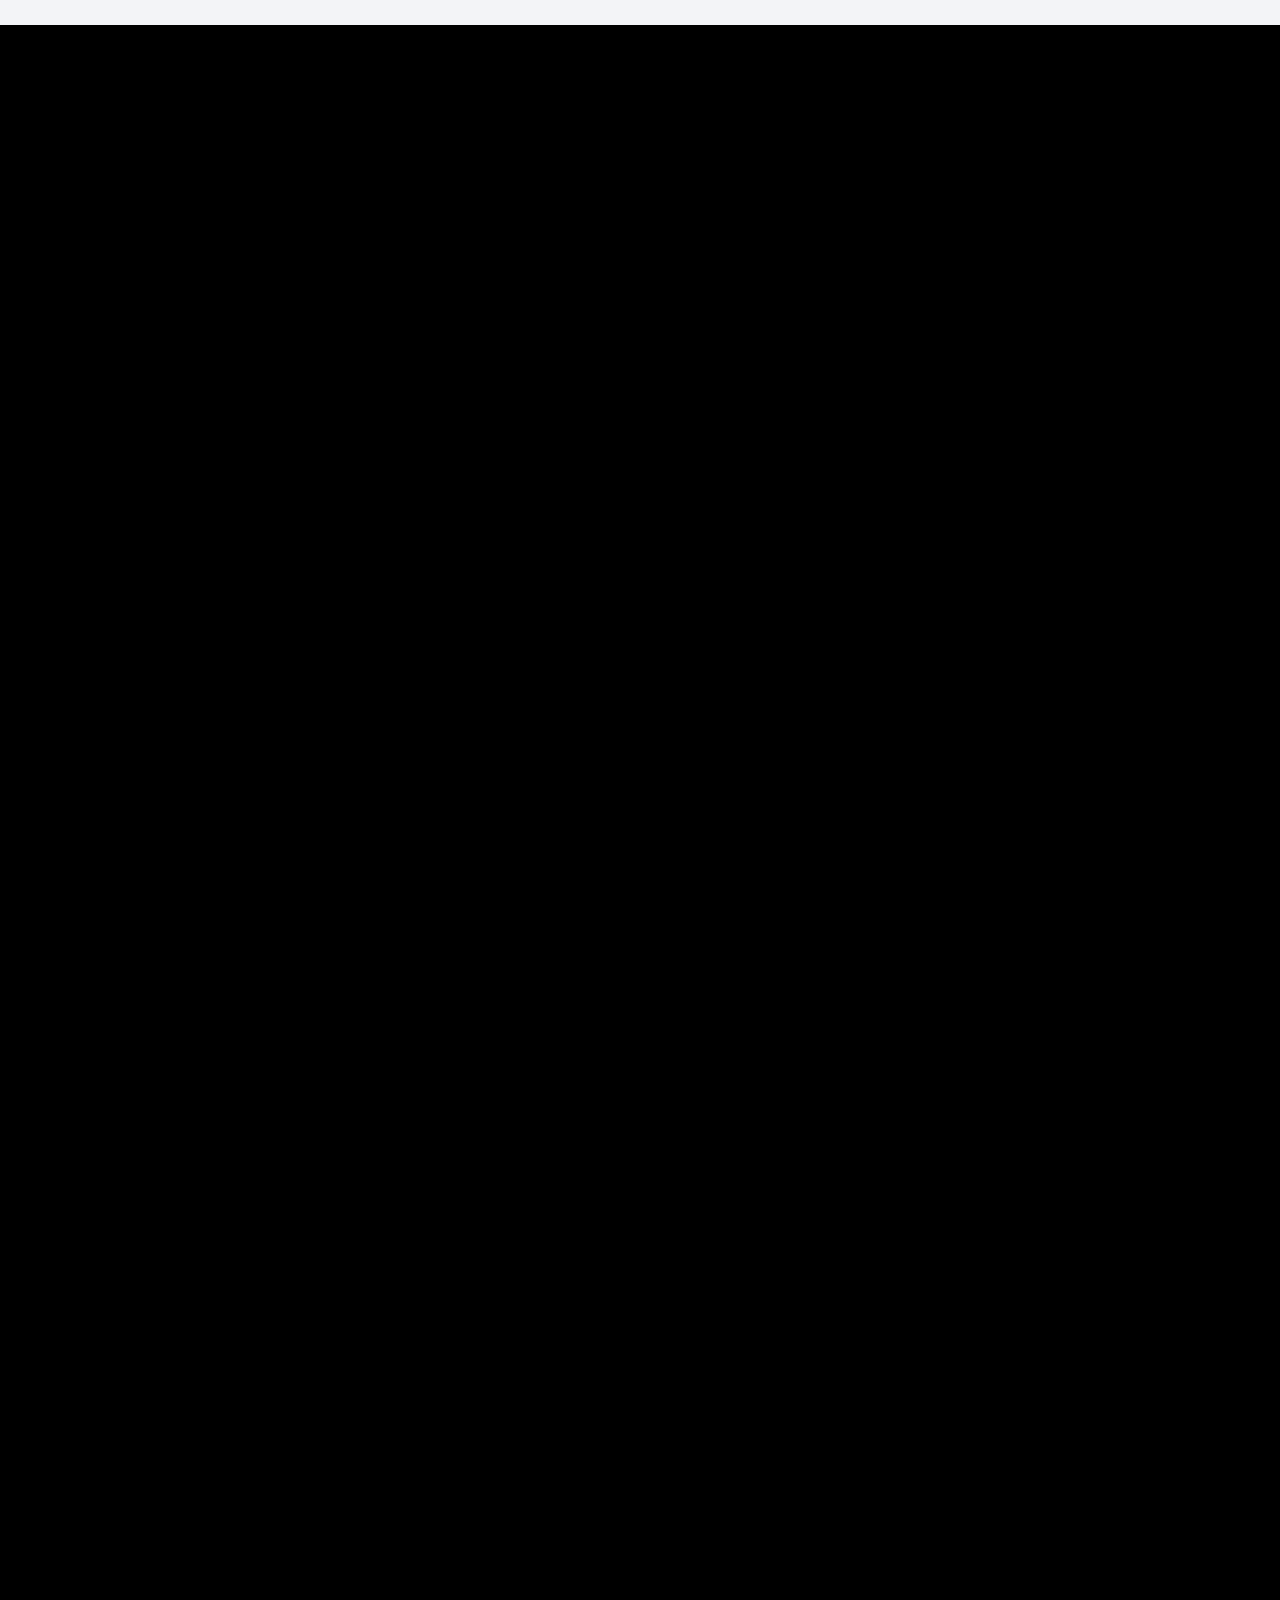
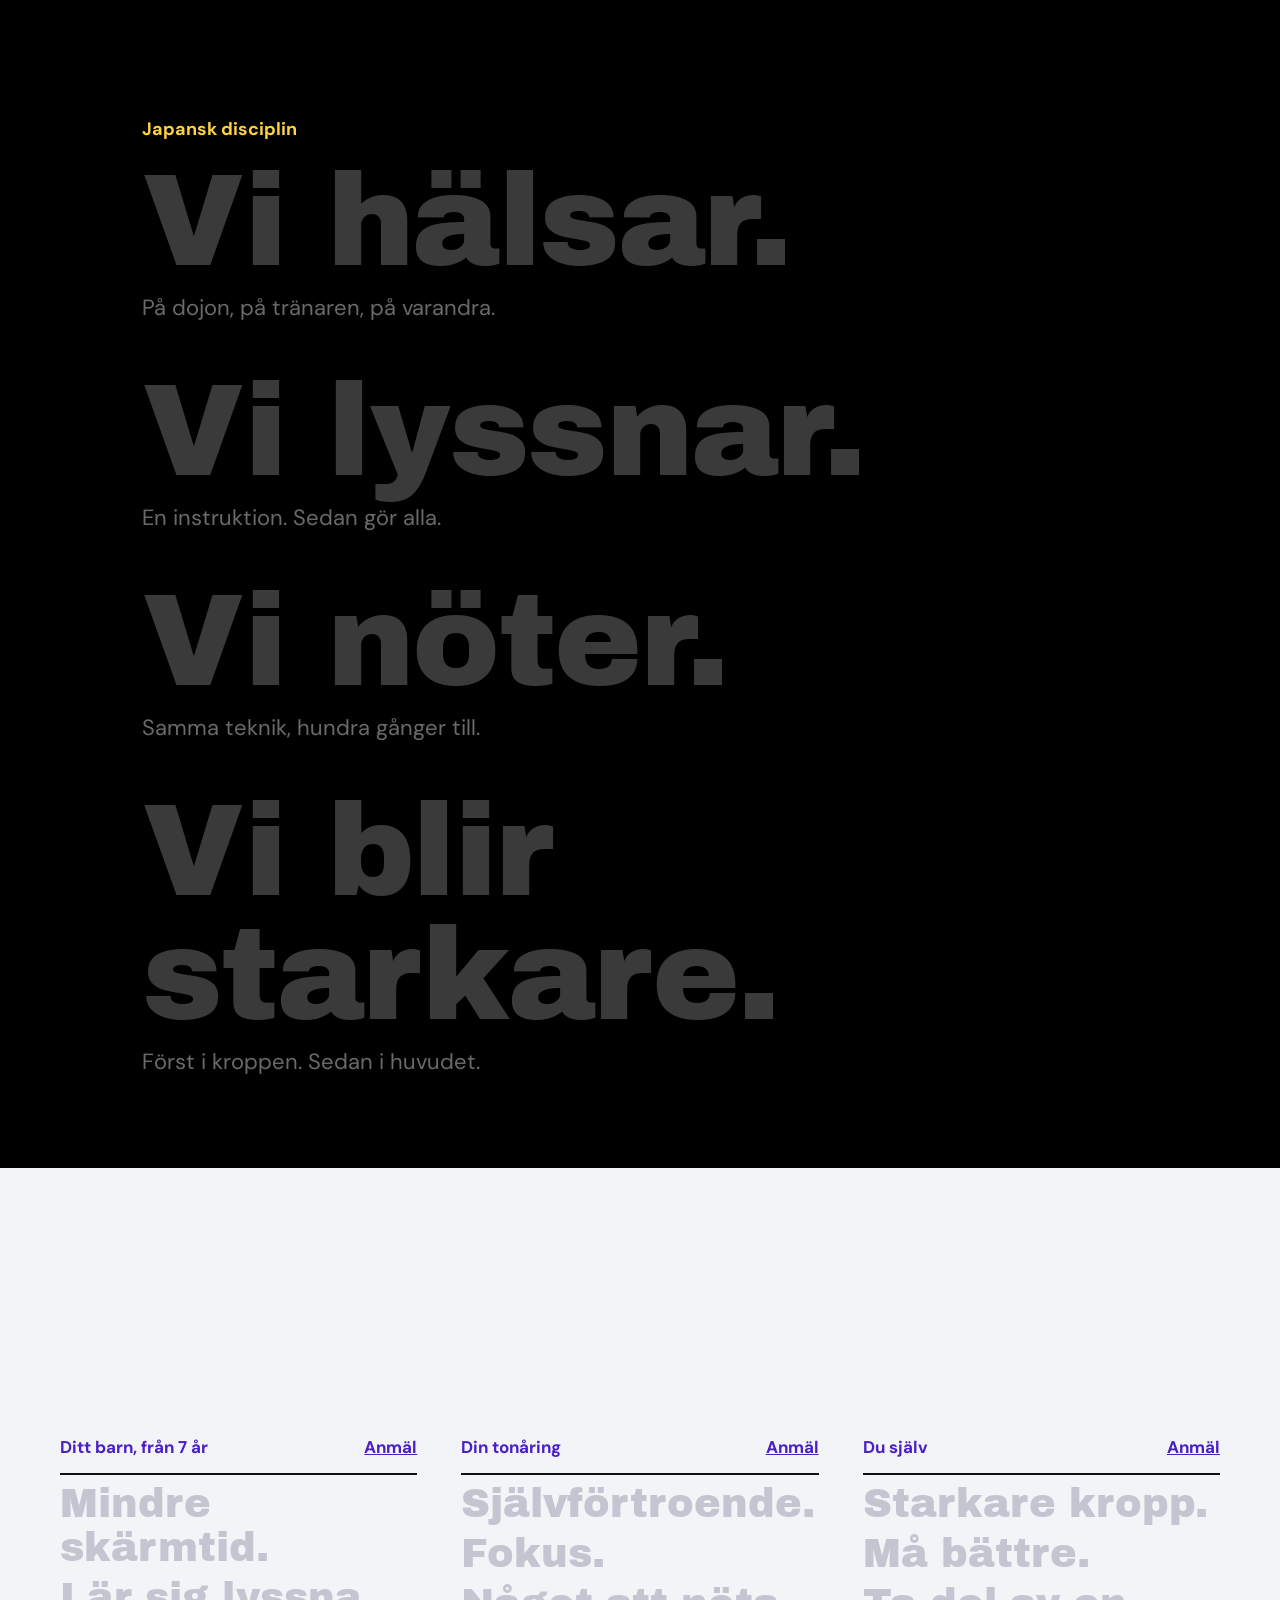
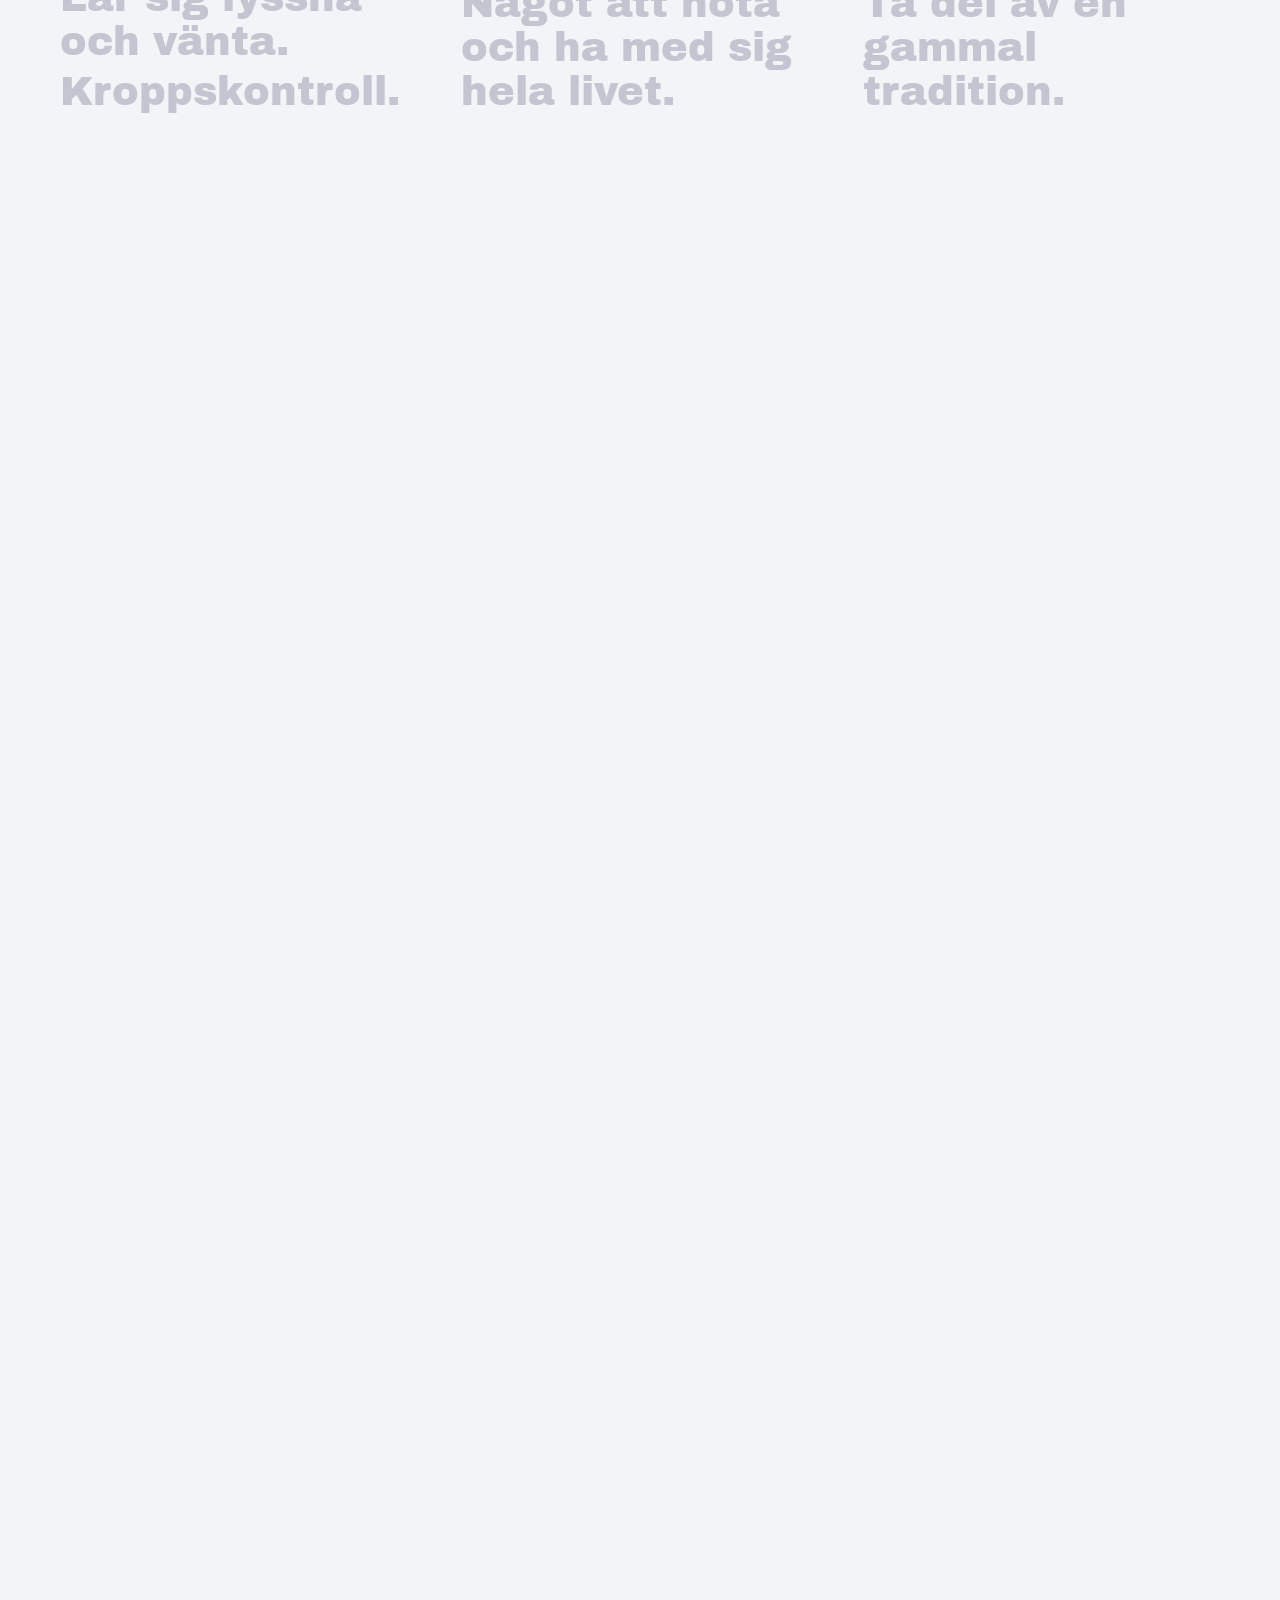
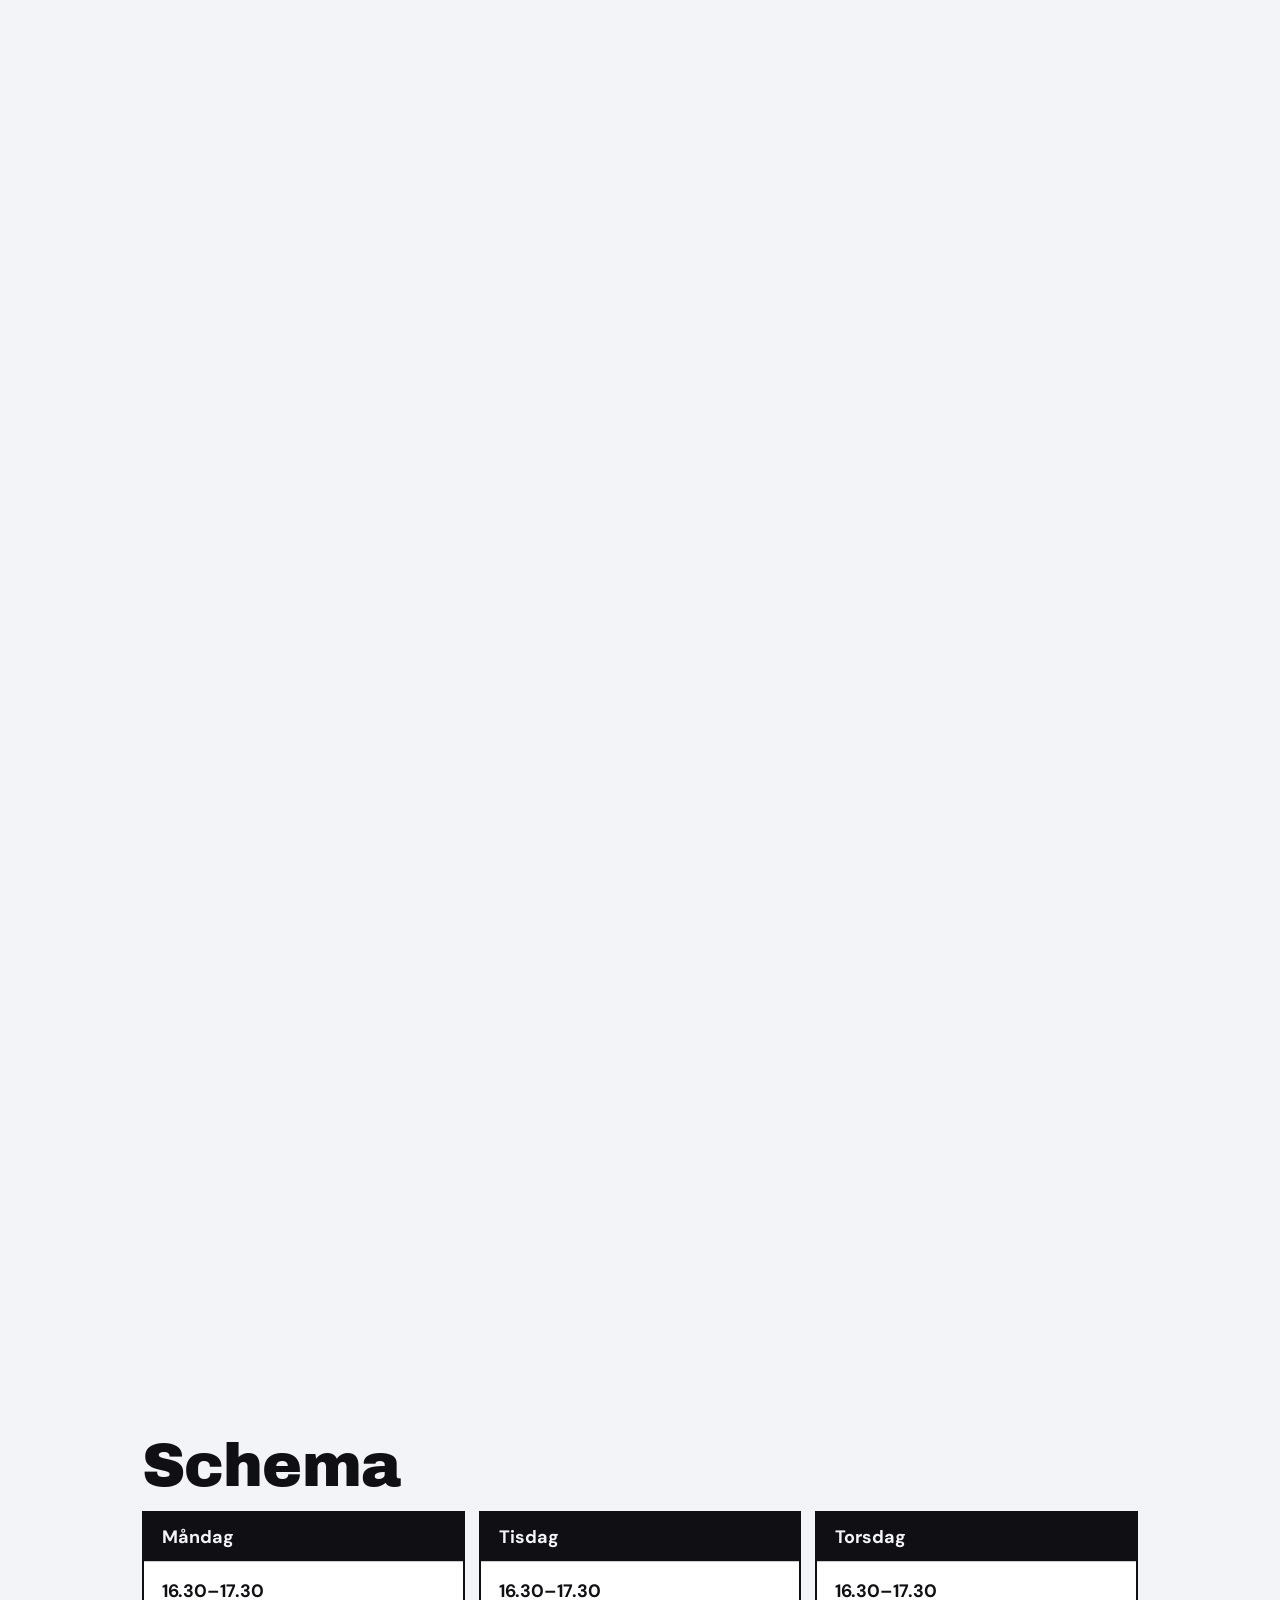
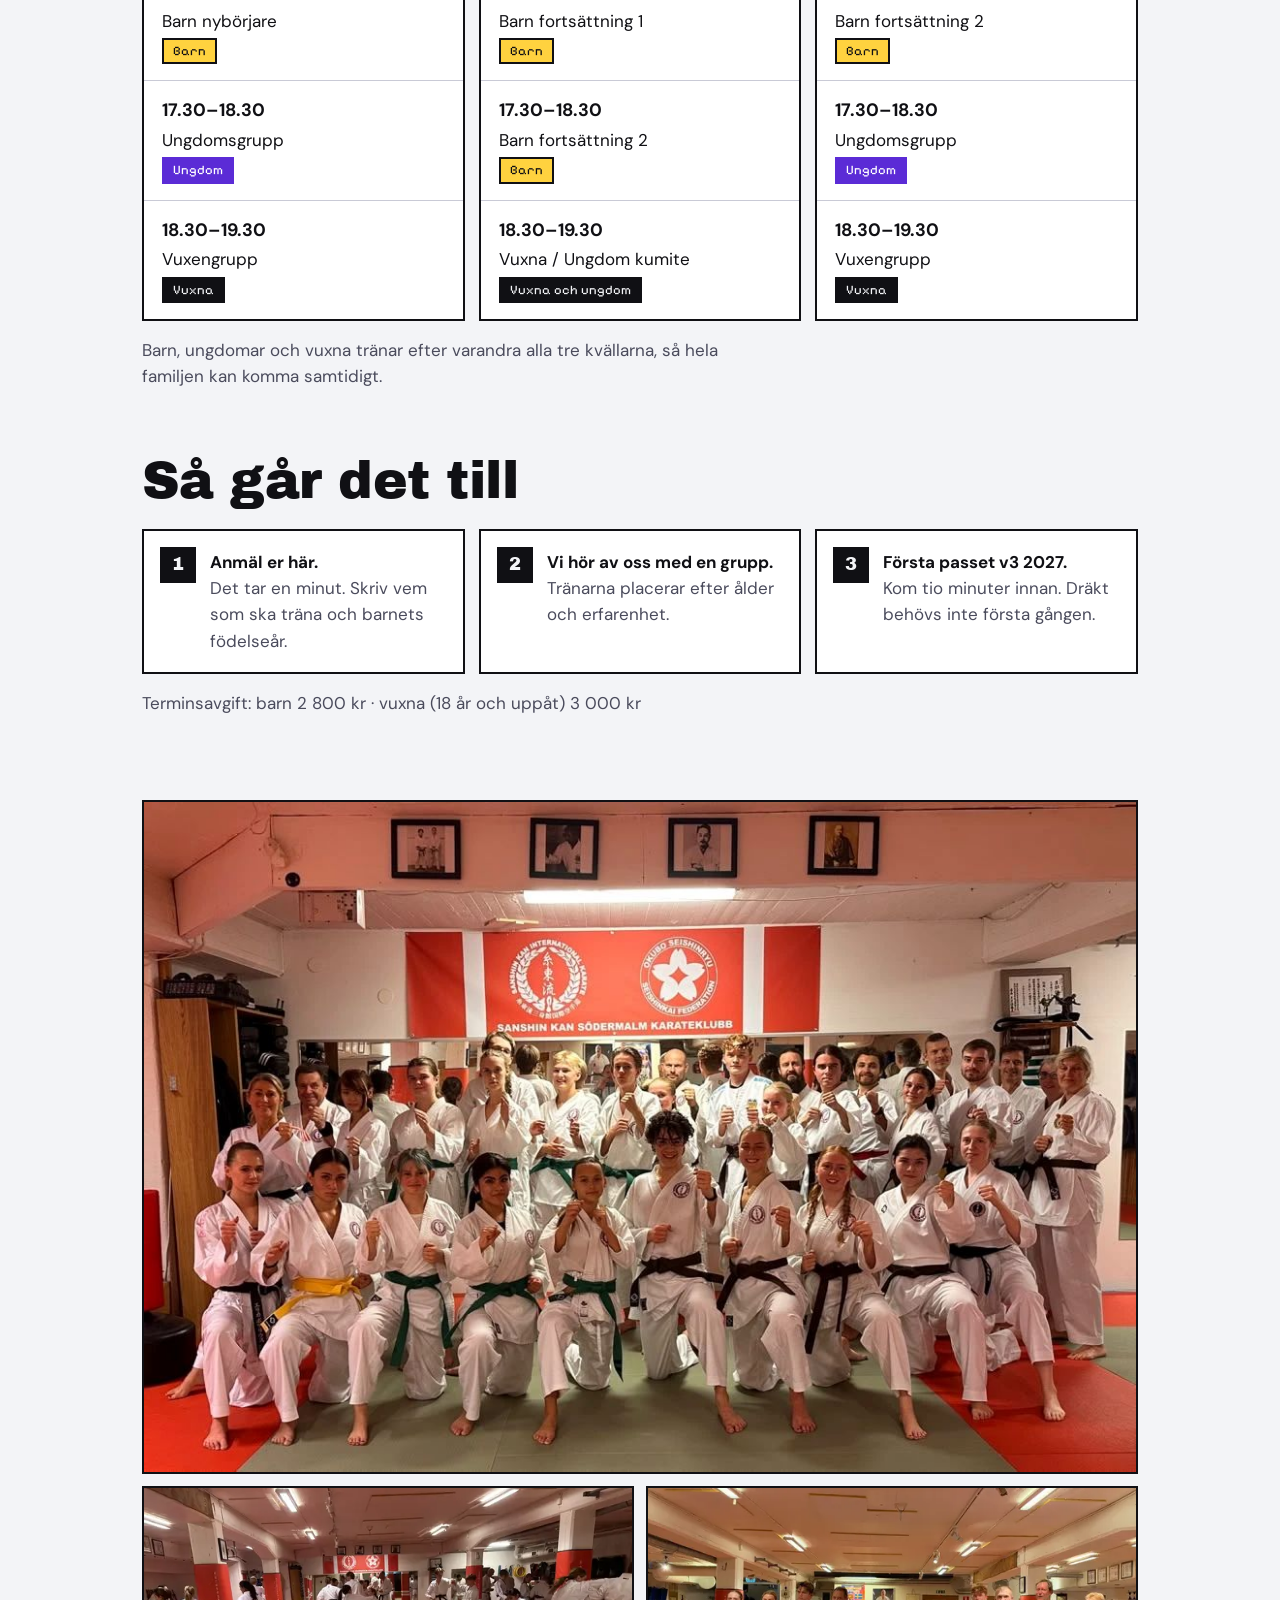
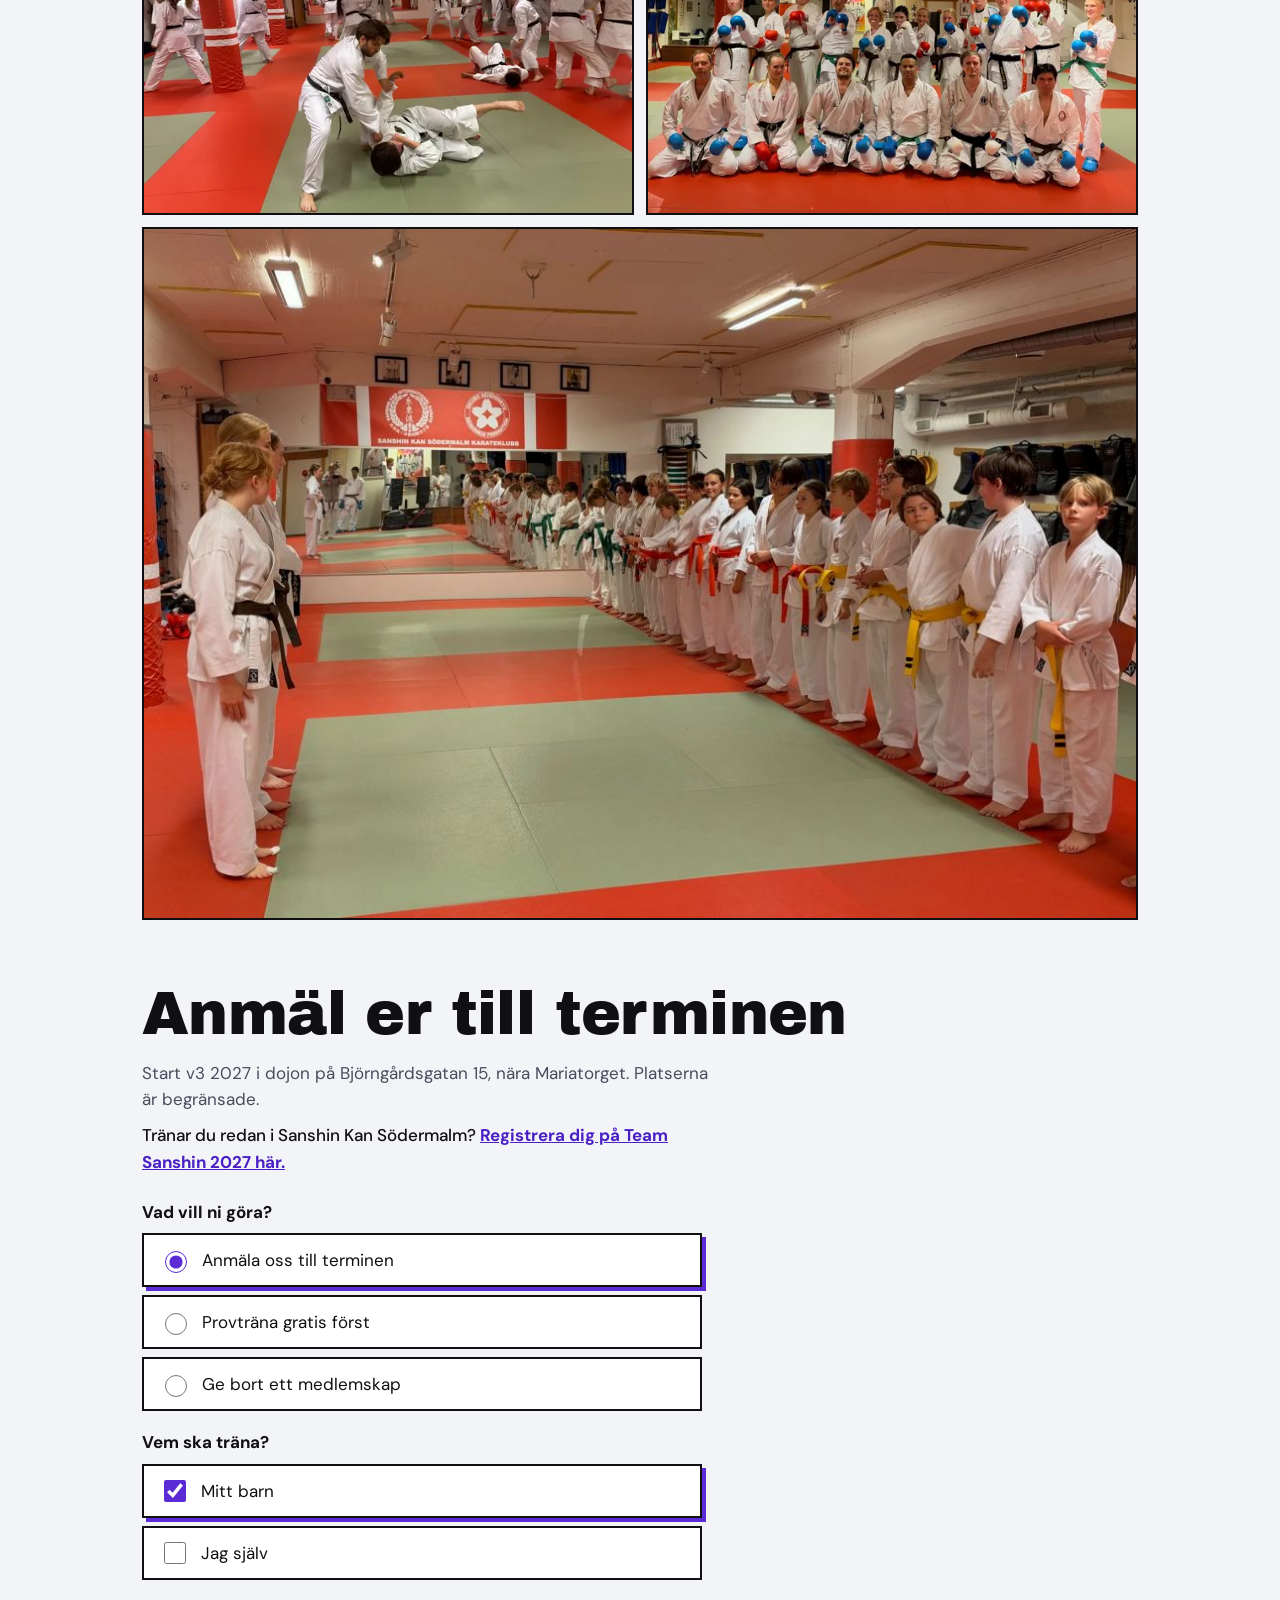
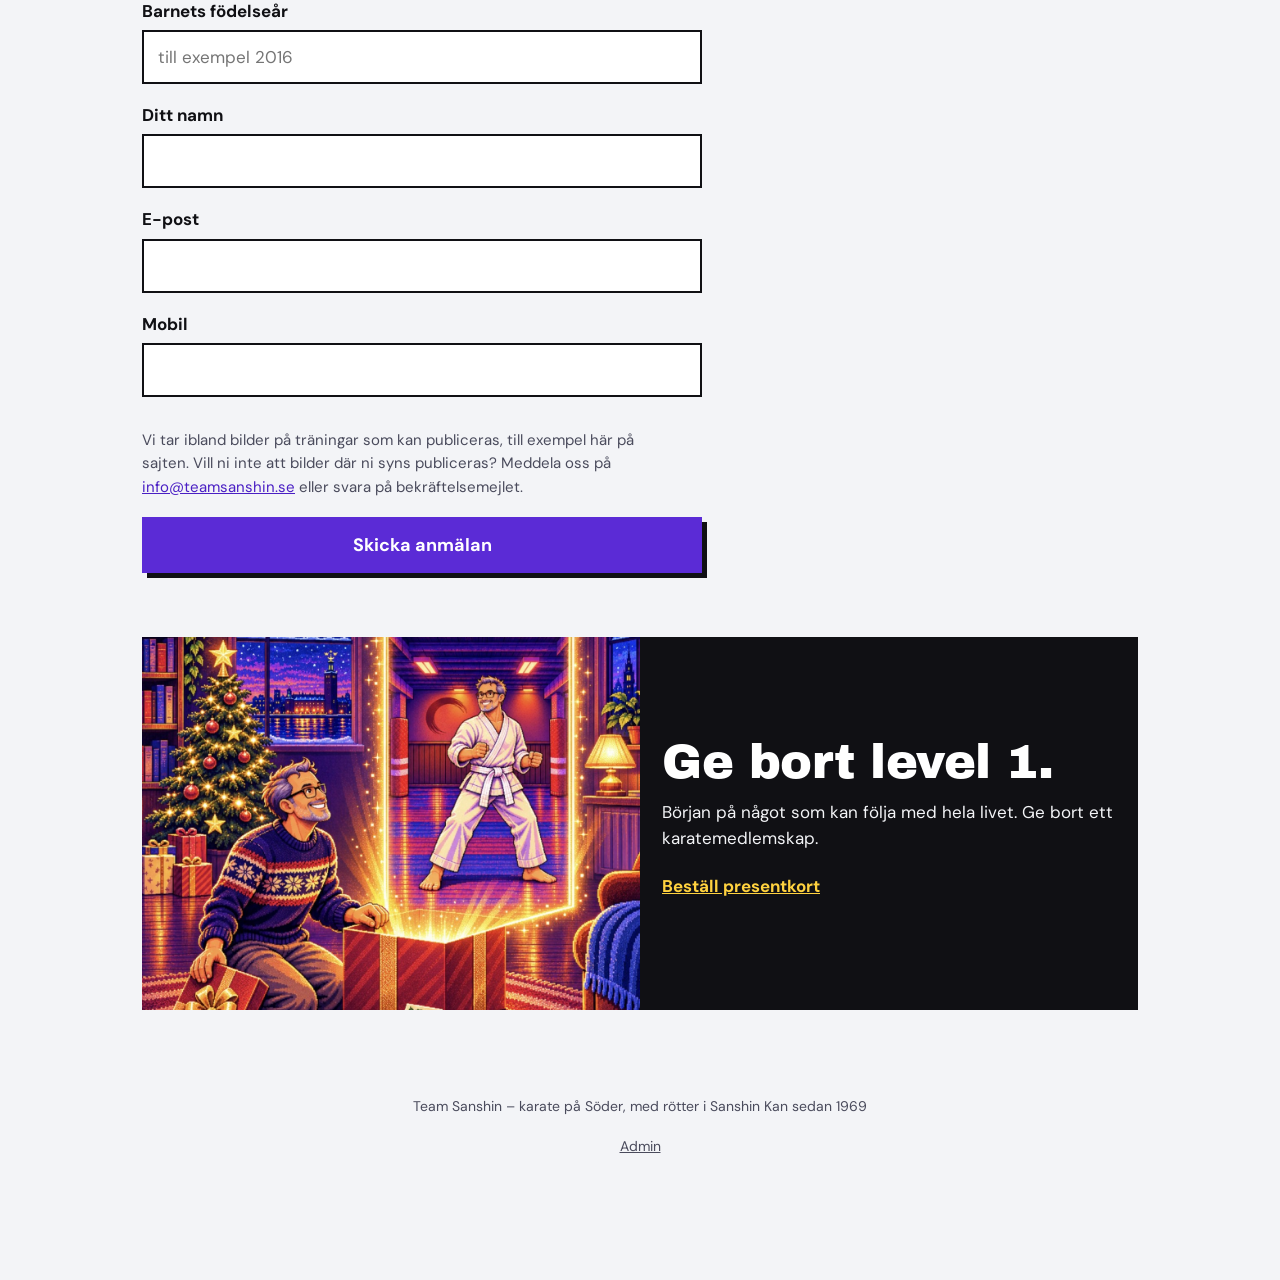
==== commit a75a6c36: "Ny gruppbild överst, ny barnbild, ingen rubrik i fotodelen, terminsstart v3 2027 - Gruppbilden framf" ====
--- a/index.html
+++ b/index.html
@@ -21,7 +21,7 @@
 <section class="hero">
   <div class="wrap hero-grid">
     <div class="hero-text">
-      <p class="term"><b>Terminstart 18/1</b> Begränsat antal platser</p>
+      <p class="term"><b>Terminstart v3 2027</b> Begränsat antal platser</p>
       <h1 class="display">Traditionell karate för barn, ungdomar och föräldrar.</h1>
       <p class="sub">Med rötter i en av Sveriges äldsta klubbar, Sanshin Kan – startad 1969.</p>
       <div class="cta-row">
@@ -118,7 +118,7 @@
     <ol>
       <li><b>Anmäl er här.</b><span>Det tar en minut. Skriv vem som ska träna och barnets födelseår.</span></li>
       <li><b>Vi hör av oss med en grupp.</b><span>Tränarna placerar efter ålder och erfarenhet.</span></li>
-      <li><b>Första passet 18/1.</b><span>Kom tio minuter innan. Dräkt behövs inte första gången.</span></li>
+      <li><b>Första passet v3 2027.</b><span>Kom tio minuter innan. Dräkt behövs inte första gången.</span></li>
     </ol>
     <p class="price">Terminsavgift: barn 2 800 kr · vuxna (18 år och uppåt) 3 000 kr</p>
   </div>
@@ -127,11 +127,13 @@
 <!-- Place -->
 <section class="place">
   <div class="wrap">
-    <h2 class="display">Så här ser det ut på riktigt</h2>
+    <h2 class="dold-rubrik">Bilder från dojon</h2>
     <div class="ph-grid">
-      <figure class="foto wide"><img src="bilder/barn-1600.webp" srcset="bilder/barn-800.webp 800w, bilder/barn-1600.webp 1600w" sizes="(min-width: 1040px) 996px, calc(100vw - 44px)" width="1600" height="1248" loading="lazy" decoding="async" alt="Barngruppen i vita dräkter, de flesta med gula bälten, framför klubbens blå banderoll med lagerkransen och 糸東流."></figure>
+      <figure class="foto wide"><img src="bilder/klubben-1024.jpg" srcset="bilder/klubben-700.jpg 700w, bilder/klubben-1024.jpg 1024w" sizes="(min-width: 1040px) 996px, calc(100vw - 44px)" width="1024" height="691" loading="lazy" decoding="async" alt="Gruppbild i dojon: barn, ungdomar och vuxna i vita dräkter med bälten i olika färger framför klubbens röda banderoll."></figure>
       <figure class="foto"><img src="bilder/dojo-1000.webp" srcset="bilder/dojo-600.webp 600w, bilder/dojo-1000.webp 1000w" sizes="(min-width: 1040px) 492px, calc(50vw - 28px)" width="1000" height="668" loading="lazy" decoding="async" alt="Träning i dojon: par övar svep och nedtagningar på de röda och gröna mattorna."></figure>
-      <figure class="foto"><img src="bilder/instruktorer-1000.webp" srcset="bilder/instruktorer-600.webp 600w, bilder/instruktorer-1000.webp 1000w" sizes="(min-width: 1040px) 492px, calc(50vw - 28px)" width="1000" height="643" loading="lazy" decoding="async" alt="Grupp i vita dräkter med blå och röda handskar, de flesta med svarta bälten."></figure>    </div>
+      <figure class="foto"><img src="bilder/instruktorer-1000.webp" srcset="bilder/instruktorer-600.webp 600w, bilder/instruktorer-1000.webp 1000w" sizes="(min-width: 1040px) 492px, calc(50vw - 28px)" width="1000" height="643" loading="lazy" decoding="async" alt="Grupp i vita dräkter med blå och röda handskar, de flesta med svarta bälten."></figure>
+      <figure class="foto wide"><img src="bilder/barn-led-1000.jpg" srcset="bilder/barn-led-600.jpg 600w, bilder/barn-led-1000.jpg 1000w" sizes="(min-width: 1040px) 996px, calc(100vw - 44px)" width="1000" height="695" loading="lazy" decoding="async" alt="Barn i vita dräkter med gula, orange och gröna bälten står på led längs mattan i dojon, med två instruktörer framför sig."></figure>
+    </div>
     <!-- Dolt tills klubben har ett godkänt citat från en förälder: ta bort hidden och fyll i texten. -->
     <p class="quote" hidden>”[Citat från en förälder som tränar tillsammans med sitt barn.]”<span>[Namn, förälder]</span></p>
   </div>
@@ -141,7 +143,7 @@
 <section class="book" id="boka">
   <div class="wrap">
     <h2 class="display">Anmäl er till terminen</h2>
-    <p>Start 18/1 i dojon på Björngårdsgatan 15, nära Mariatorget. Platserna är begränsade.</p>
+    <p>Start v3 2027 i dojon på Björngårdsgatan 15, nära Mariatorget. Platserna är begränsade.</p>
     <p class="overgang-lank">Tränar du redan i Sanshin Kan Södermalm? <a href="overgang/">Registrera dig på Team Sanshin 2027 här.</a></p>
     <form id="form" novalidate>
       <fieldset>
@@ -193,7 +195,7 @@
 
 <button class="fab" type="button" id="fab" aria-haspopup="dialog"><img src="bilder/spel-tamas.jpg" width="624" height="400" alt=""><span>Spela spelet</span></button>
 
-<div class="bookbar" id="bookbar"><a href="#boka" data-goal="termin">Anmäl er – start 18/1</a></div>
+<div class="bookbar" id="bookbar"><a href="#boka" data-goal="termin">Anmäl er – start v3 2027</a></div>
 
 <dialog id="game" aria-labelledby="game-title">
   <div class="sheet">
--- a/stil.css
+++ b/stil.css
@@ -243,6 +243,7 @@
 .ph{aspect-ratio:3 / 2;display:flex;align-items:center;justify-content:center;text-align:center;padding:12px;border:2px dashed var(--muted);color:var(--muted);font-weight:700;font-size:15px}
 .ph.wide{grid-column:1 / -1;aspect-ratio:16 / 9}
 .ph.dark{border-color:#8A8A8A;color:#CFCBC2}
+.dold-rubrik{position:absolute;width:1px;height:1px;margin:-1px;padding:0;overflow:hidden;clip:rect(0 0 0 0);white-space:nowrap;border:0}
 .foto{margin:0;overflow:hidden;border:2px solid var(--ink);background:var(--card)}
 .foto img{display:block;width:100%;height:auto;aspect-ratio:3 / 2;object-fit:cover}
 .foto.wide{grid-column:1 / -1}
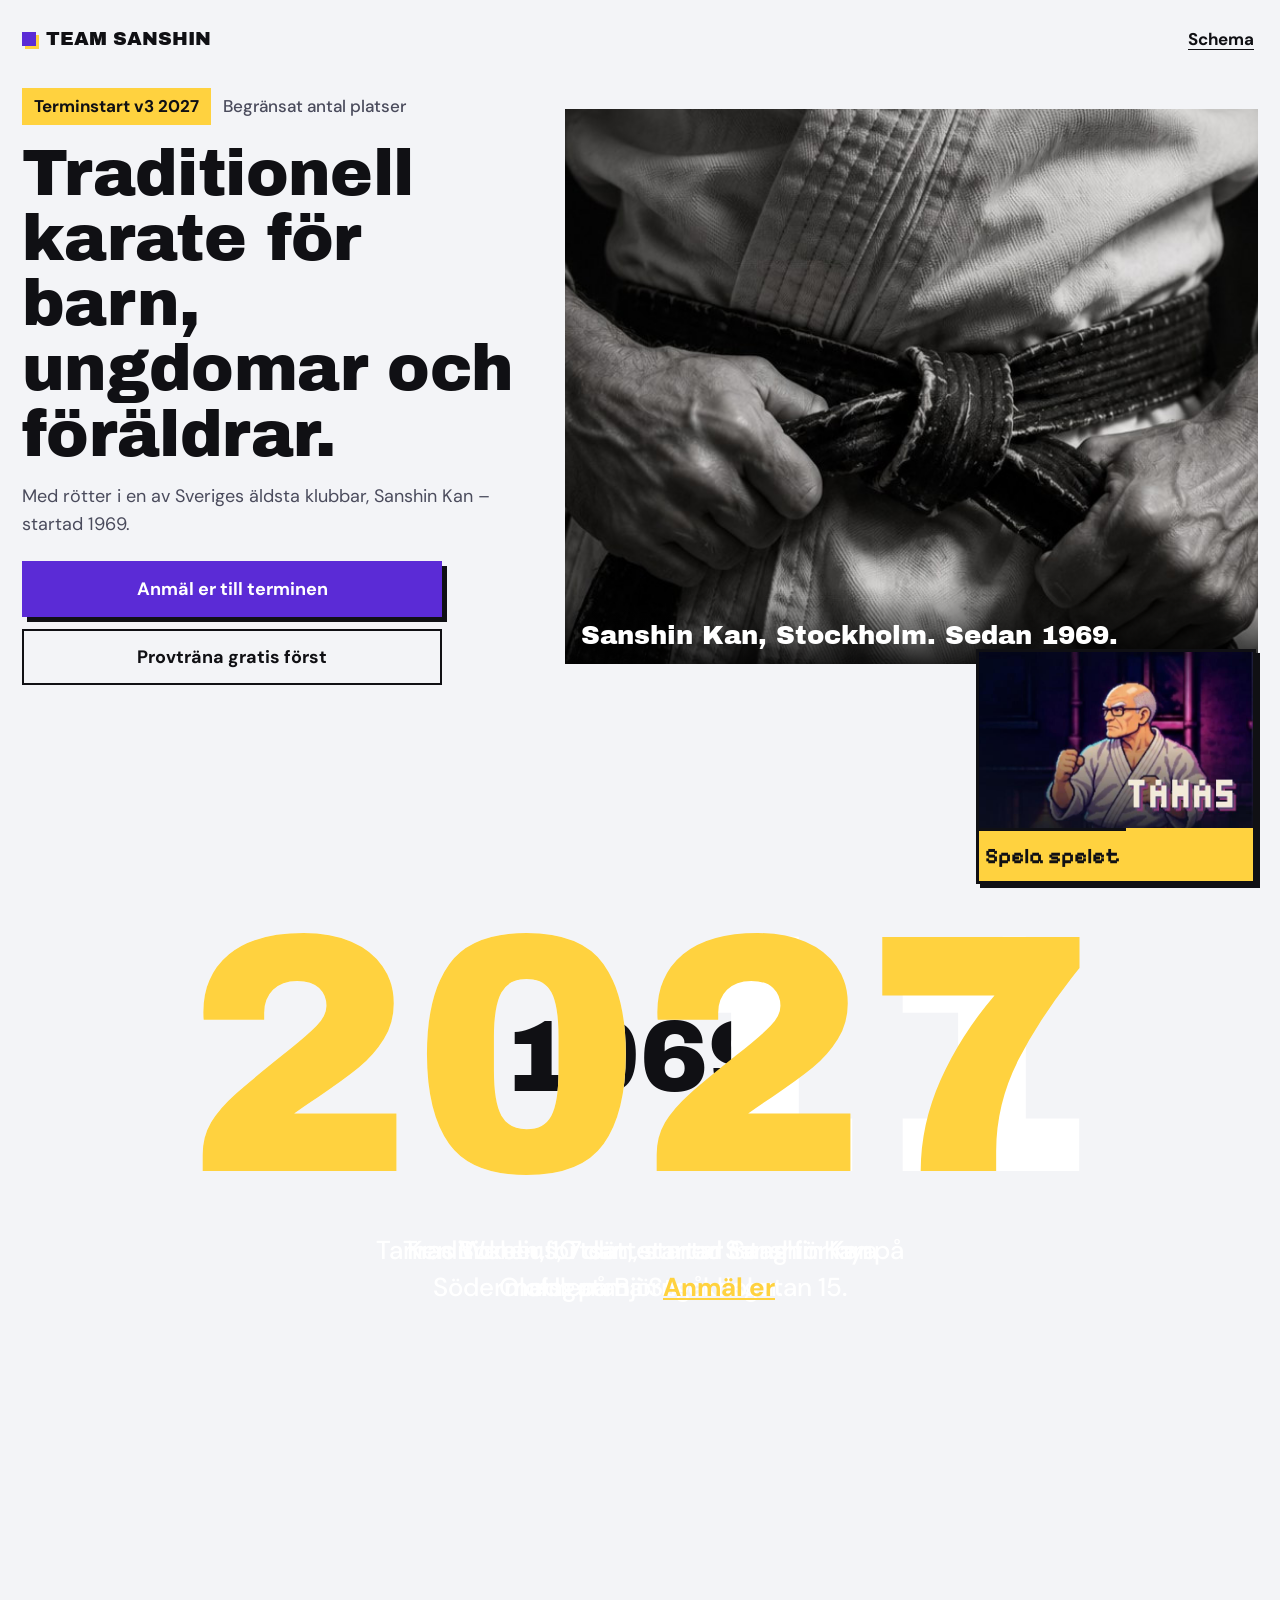
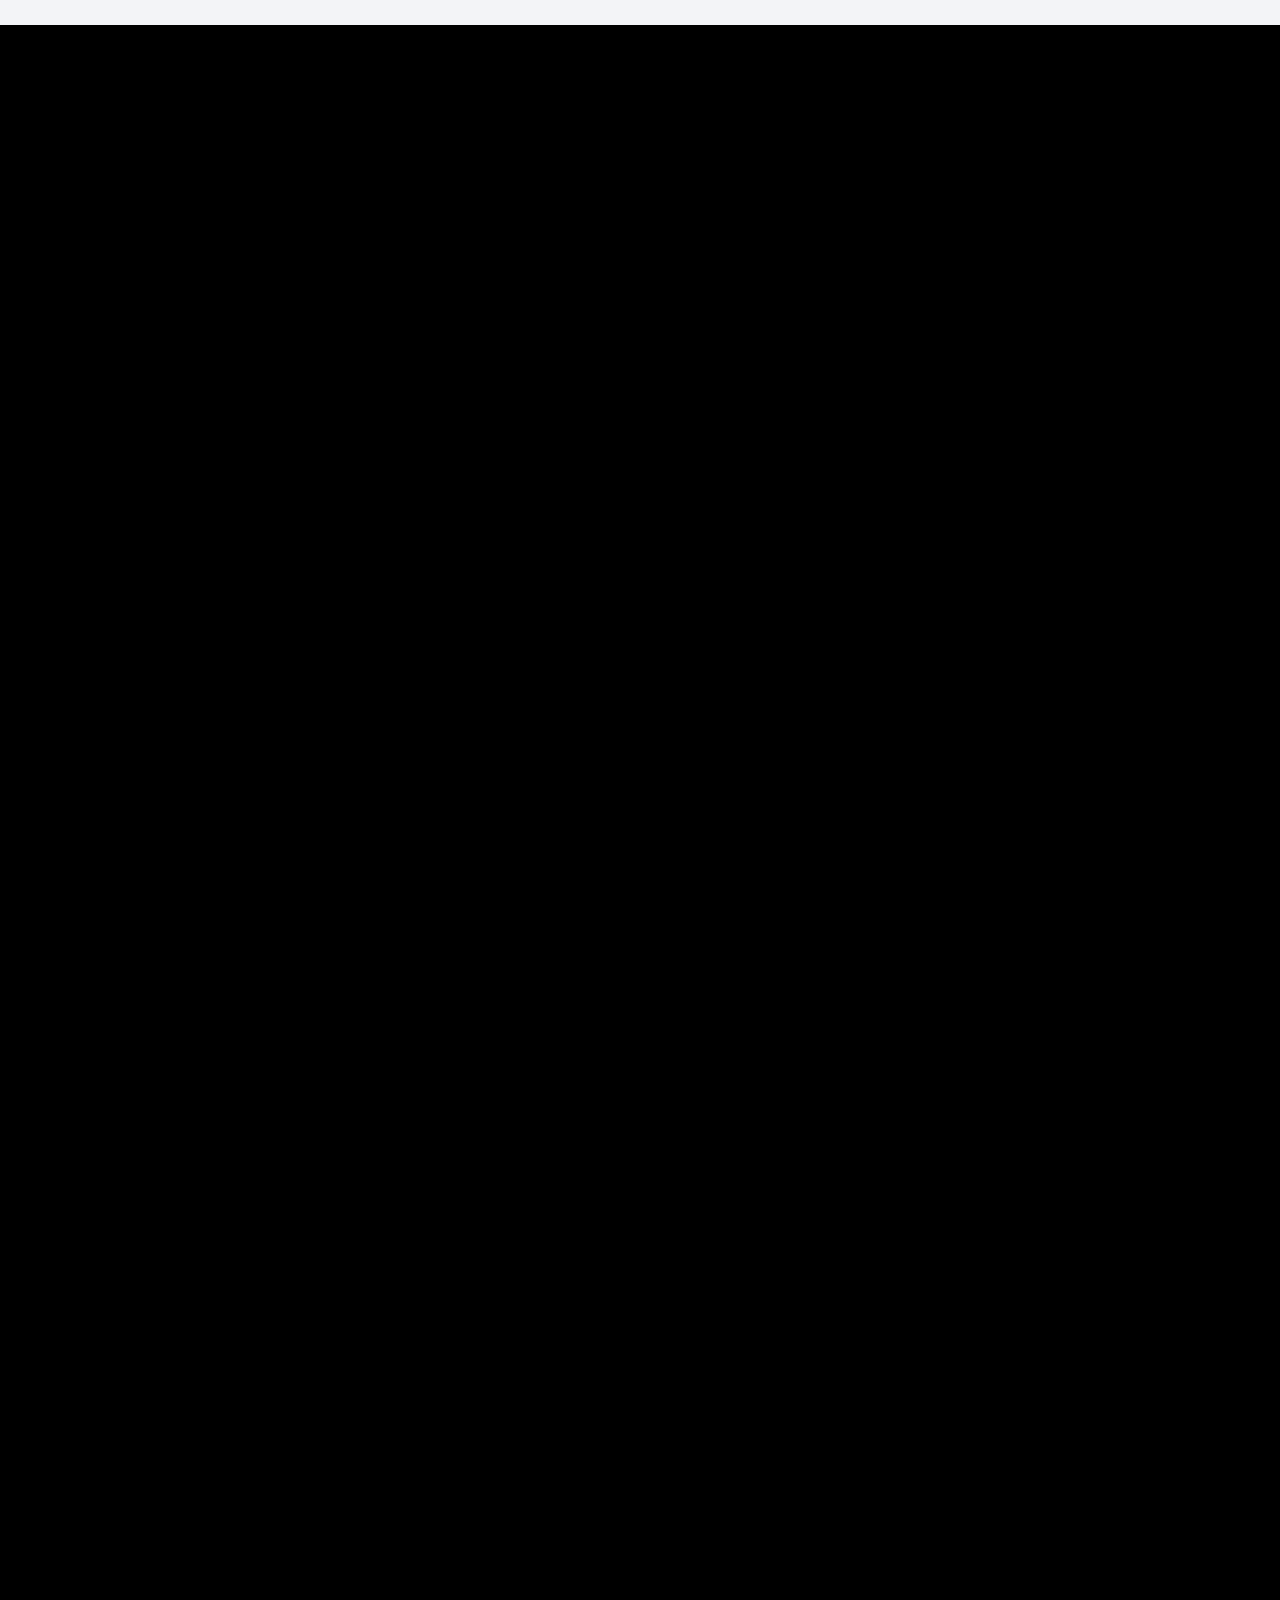
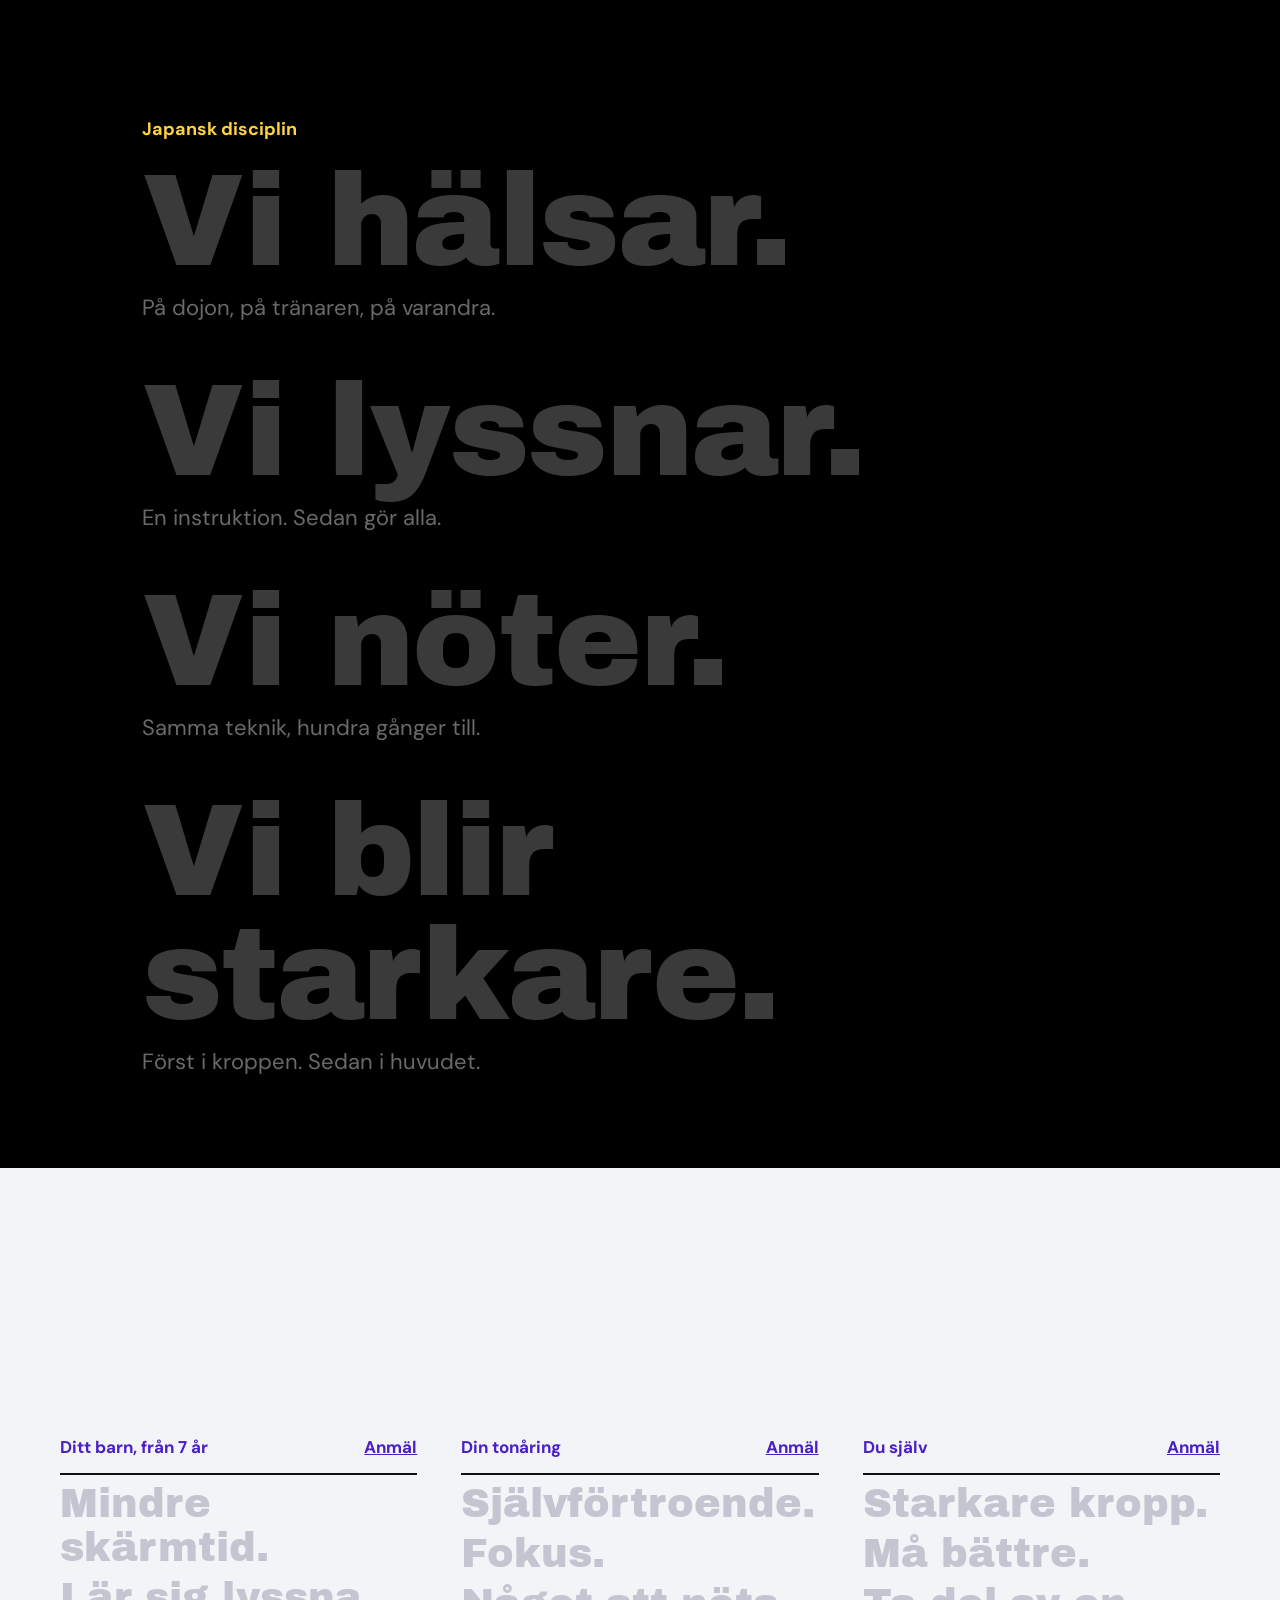
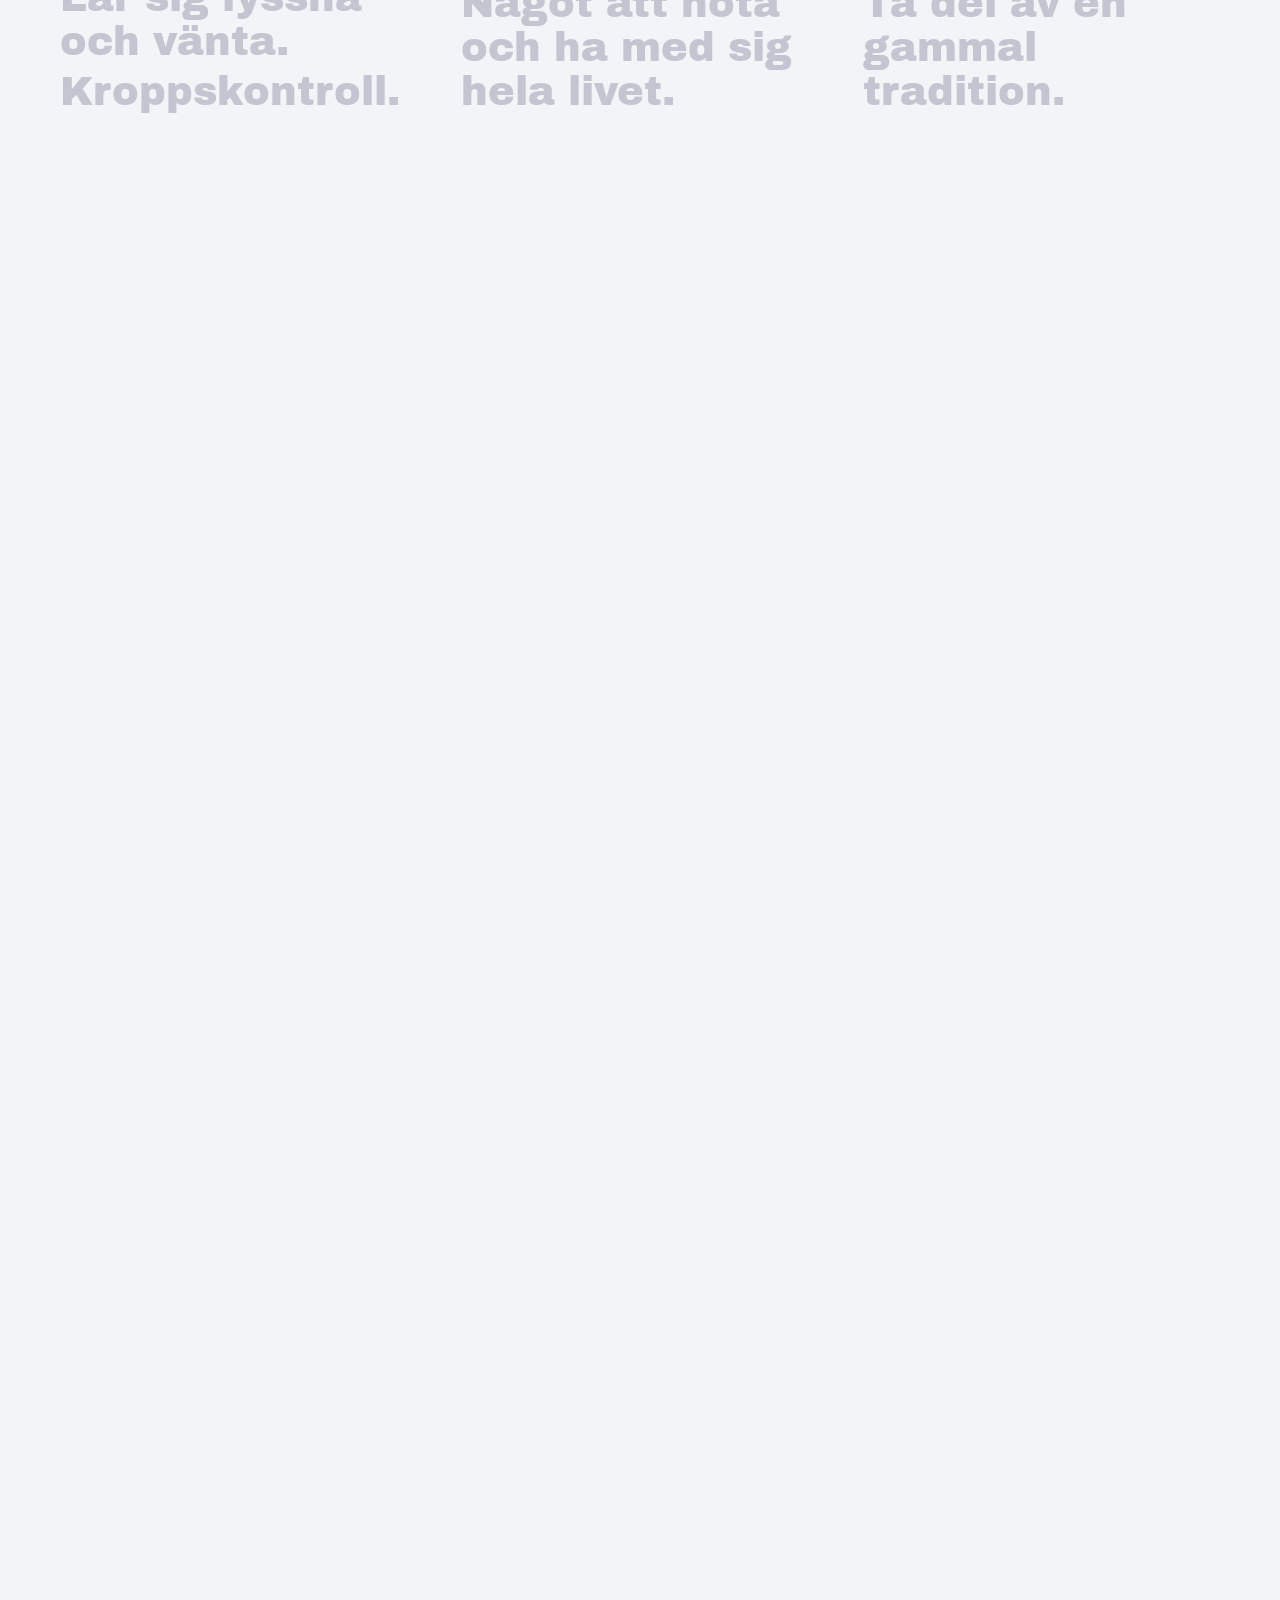
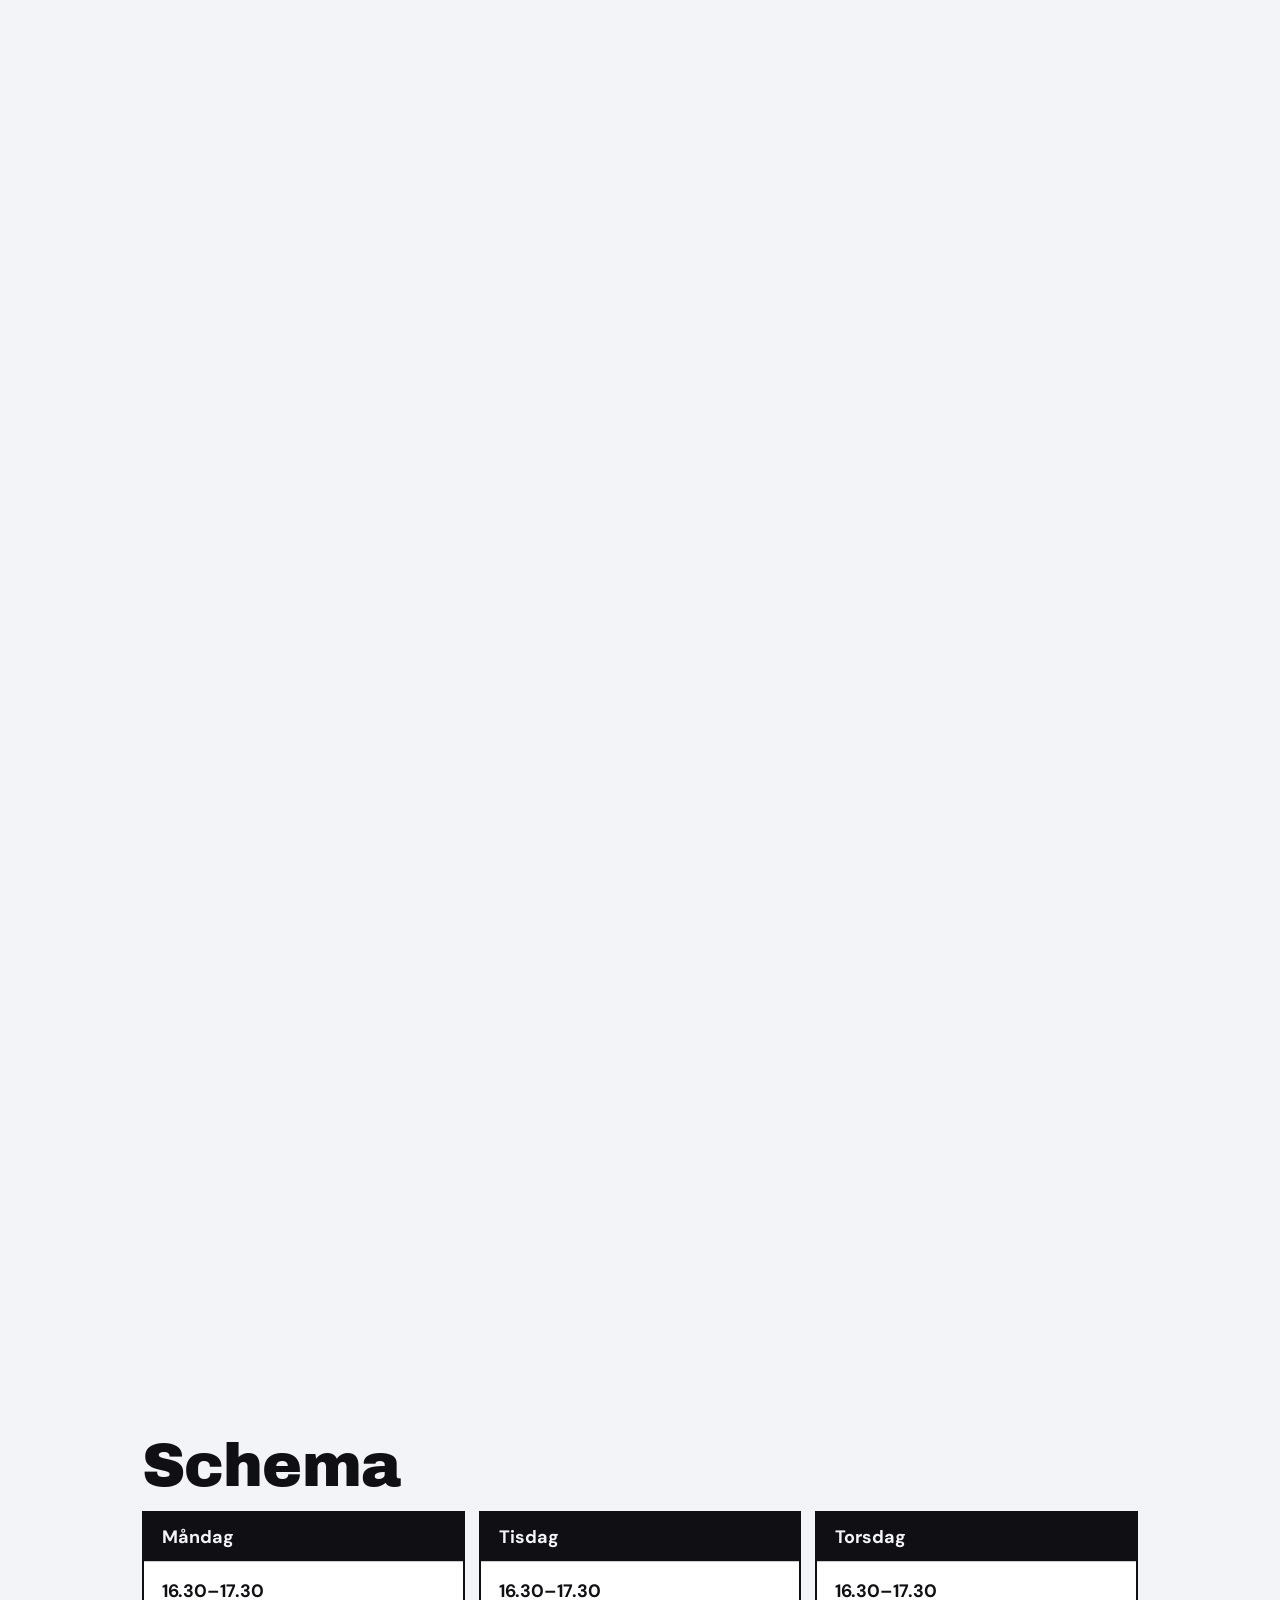
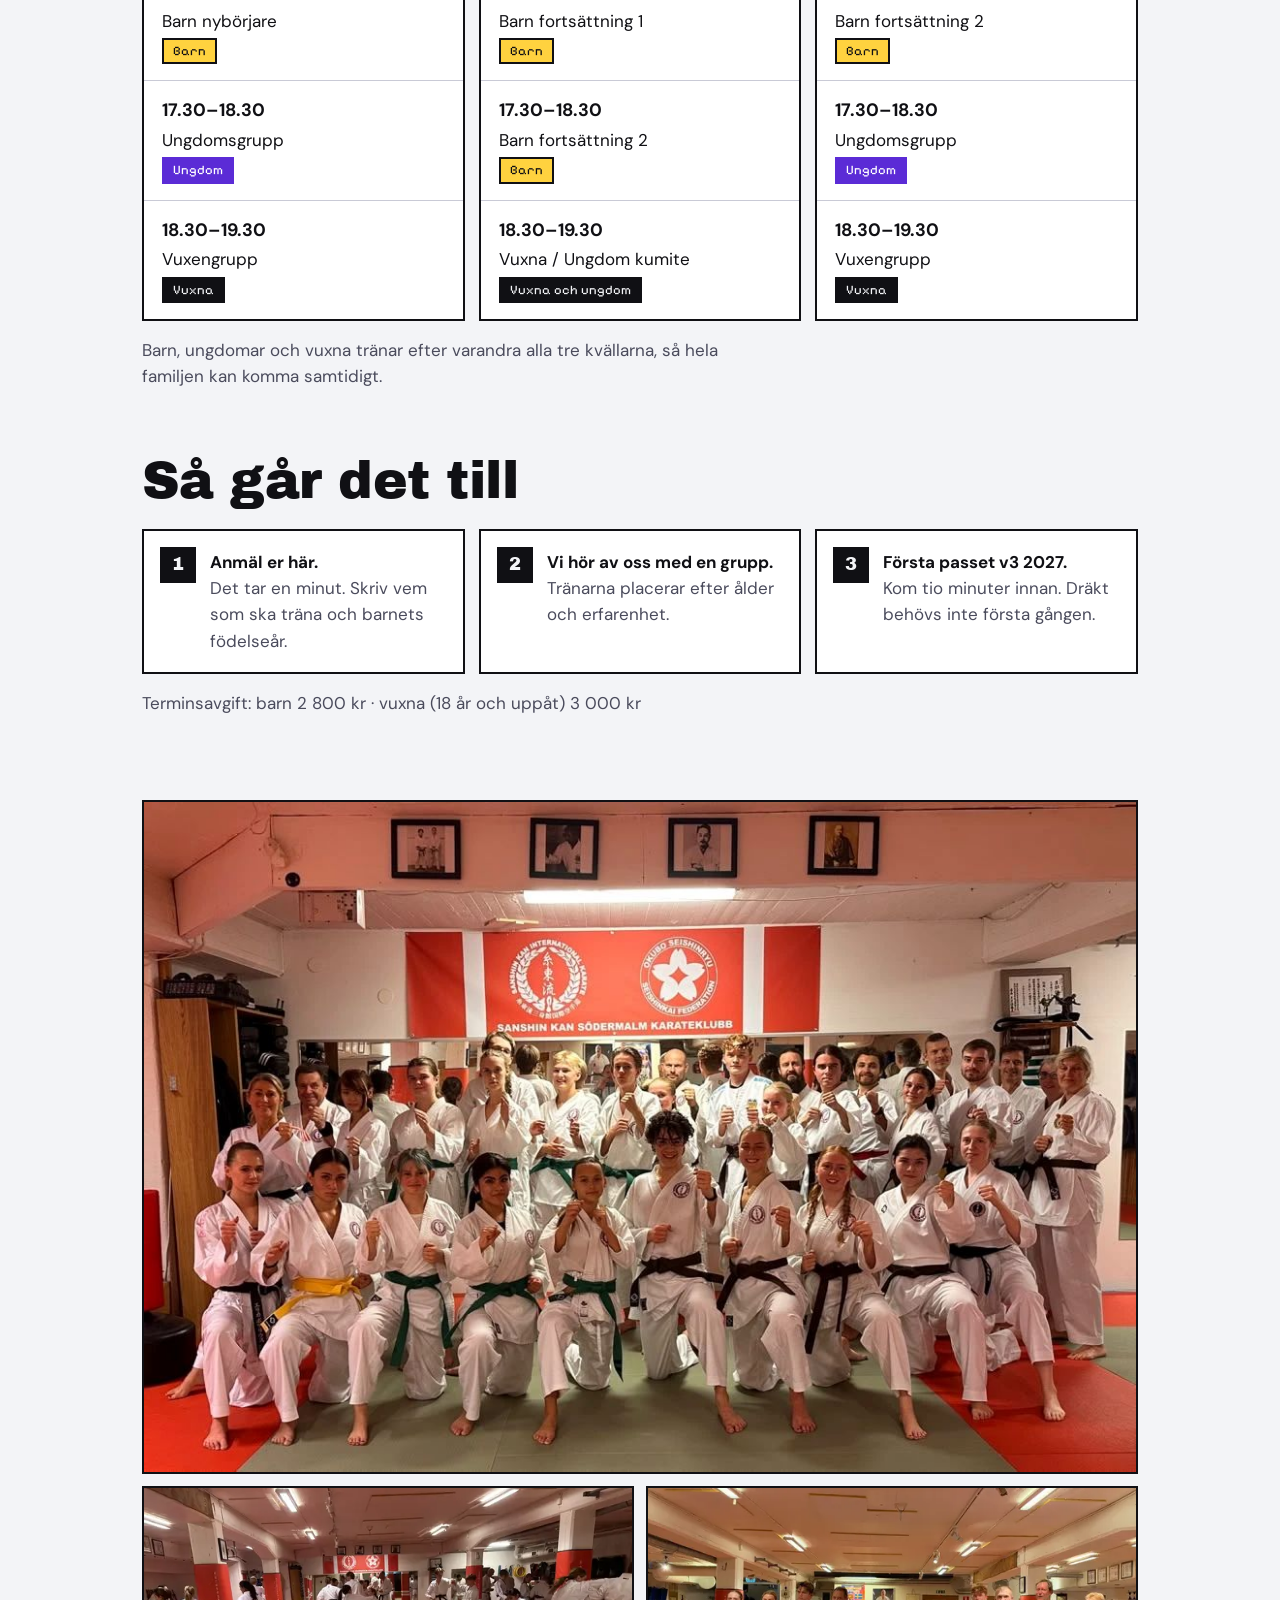
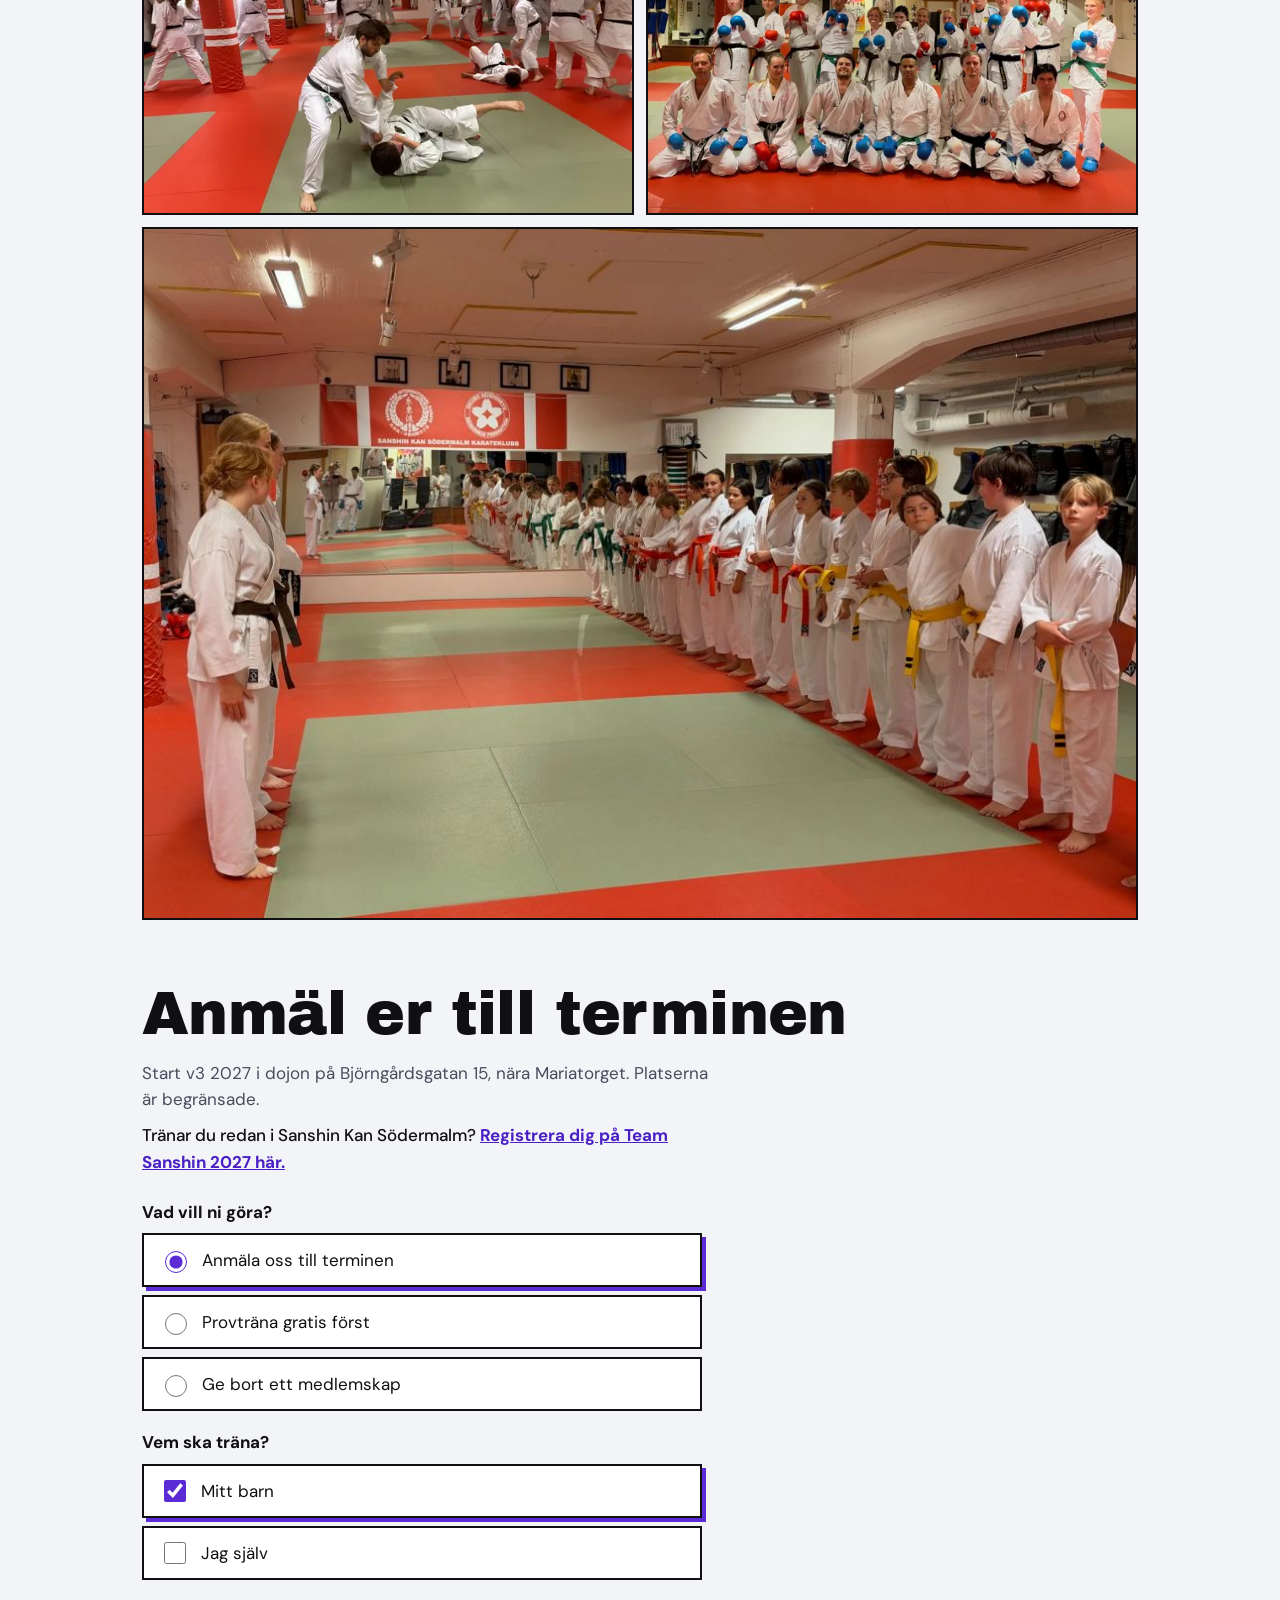
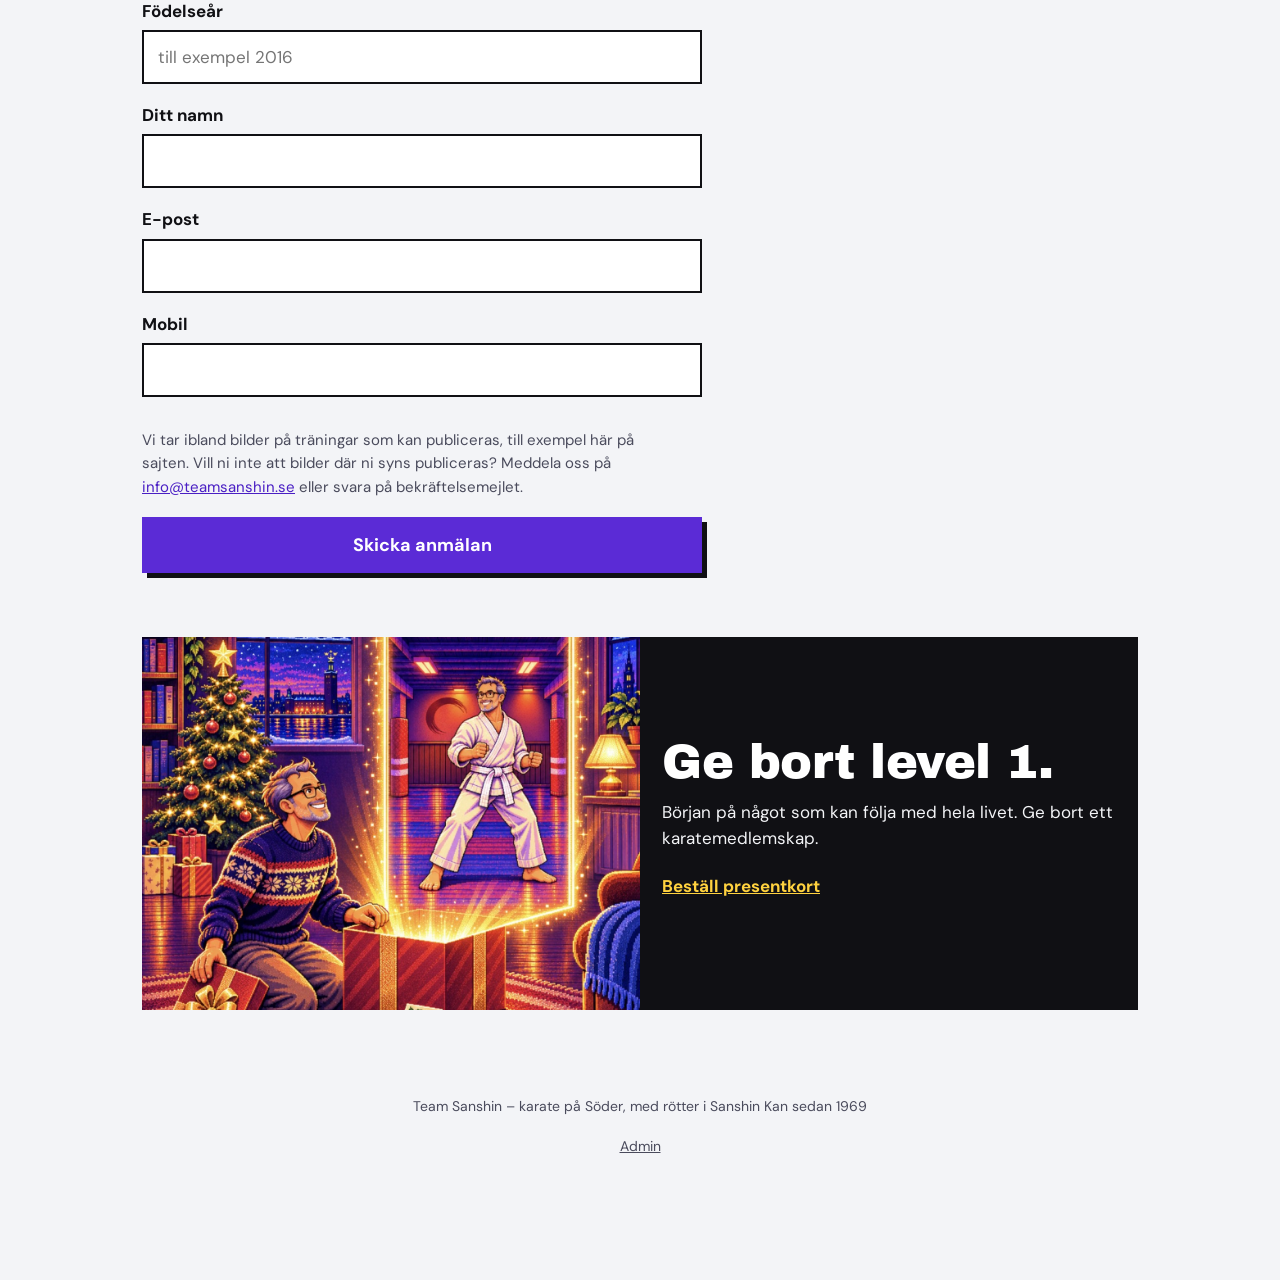
==== commit 4eef05aa: "Anmälan: fältet heter Födelseår Co-Authored-By: Claude Opus 5.5 <noreply@anthropic.com>" ====
--- a/index.html
+++ b/index.html
@@ -157,7 +157,7 @@
         <label class="opt"><input type="checkbox" name="who" value="barn" id="who-barn" checked><span>Mitt barn</span></label>
         <label class="opt"><input type="checkbox" name="who" value="du" id="who-du"><span>Jag själv</span></label>
       </fieldset>
-      <div class="field" id="age-field"><label for="age">Barnets födelseår</label><input id="age" type="number" inputmode="numeric" min="1900" max="2100" placeholder="till exempel 2016"></div>
+      <div class="field" id="age-field"><label for="age">Födelseår</label><input id="age" type="number" inputmode="numeric" min="1900" max="2100" placeholder="till exempel 2016"></div>
       <div class="field"><label for="name">Ditt namn</label><input id="name" type="text" autocomplete="name" required></div>
       <div class="field"><label for="email">E-post</label><input id="email" type="email" autocomplete="email" required></div>
       <div class="field"><label for="tel">Mobil</label><input id="tel" type="tel" autocomplete="tel"></div>
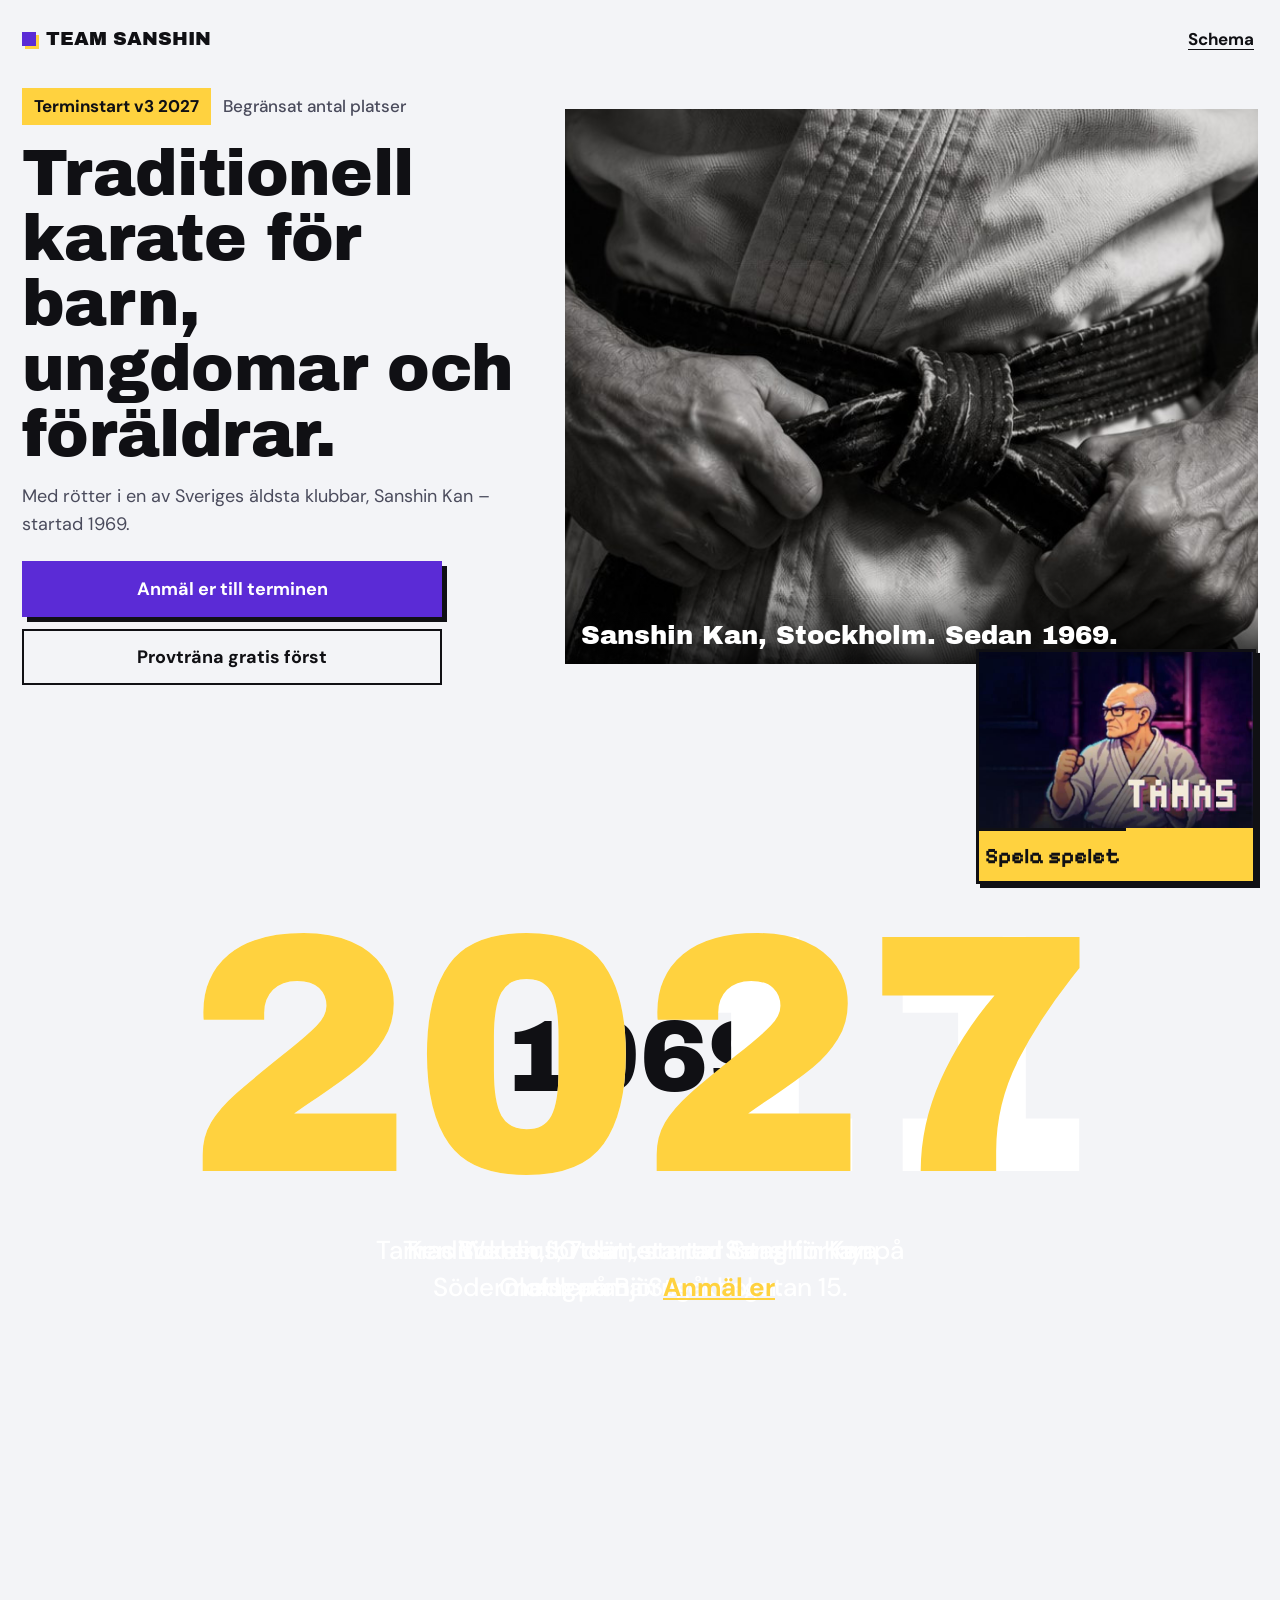
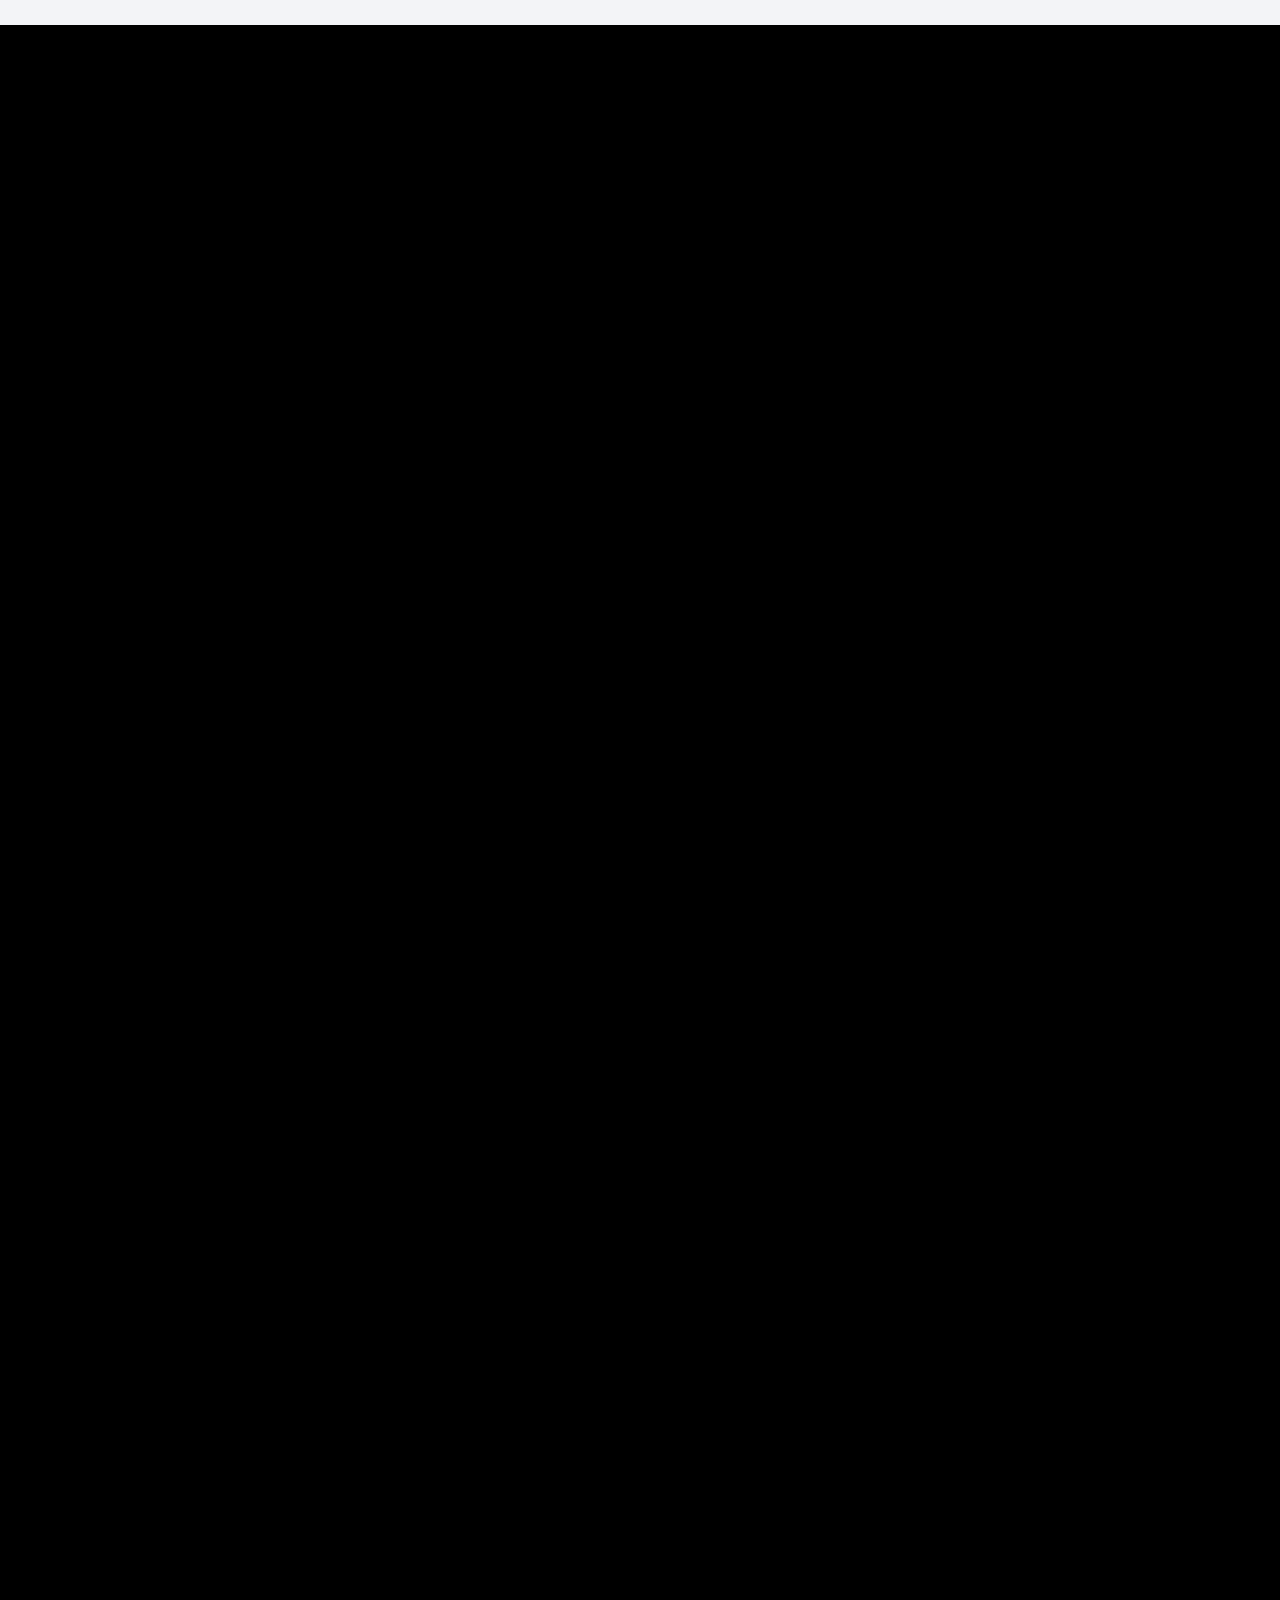
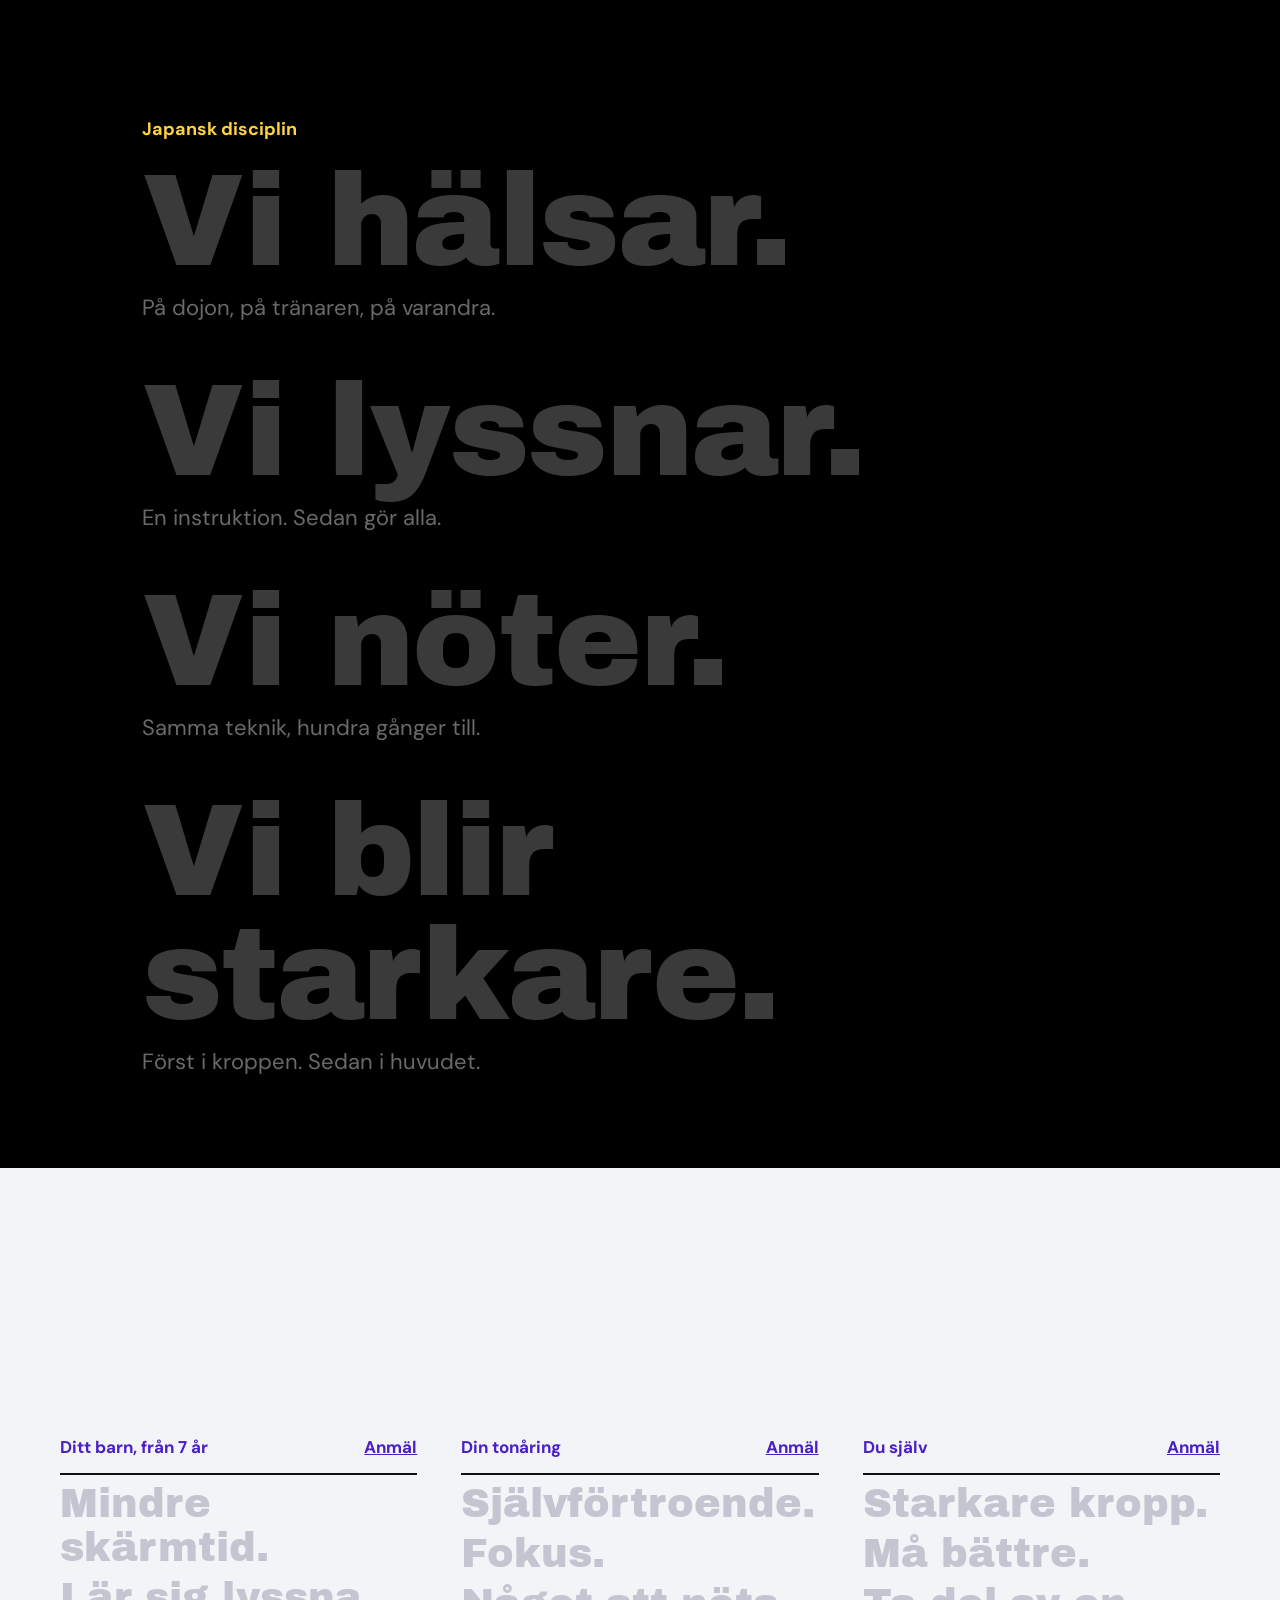
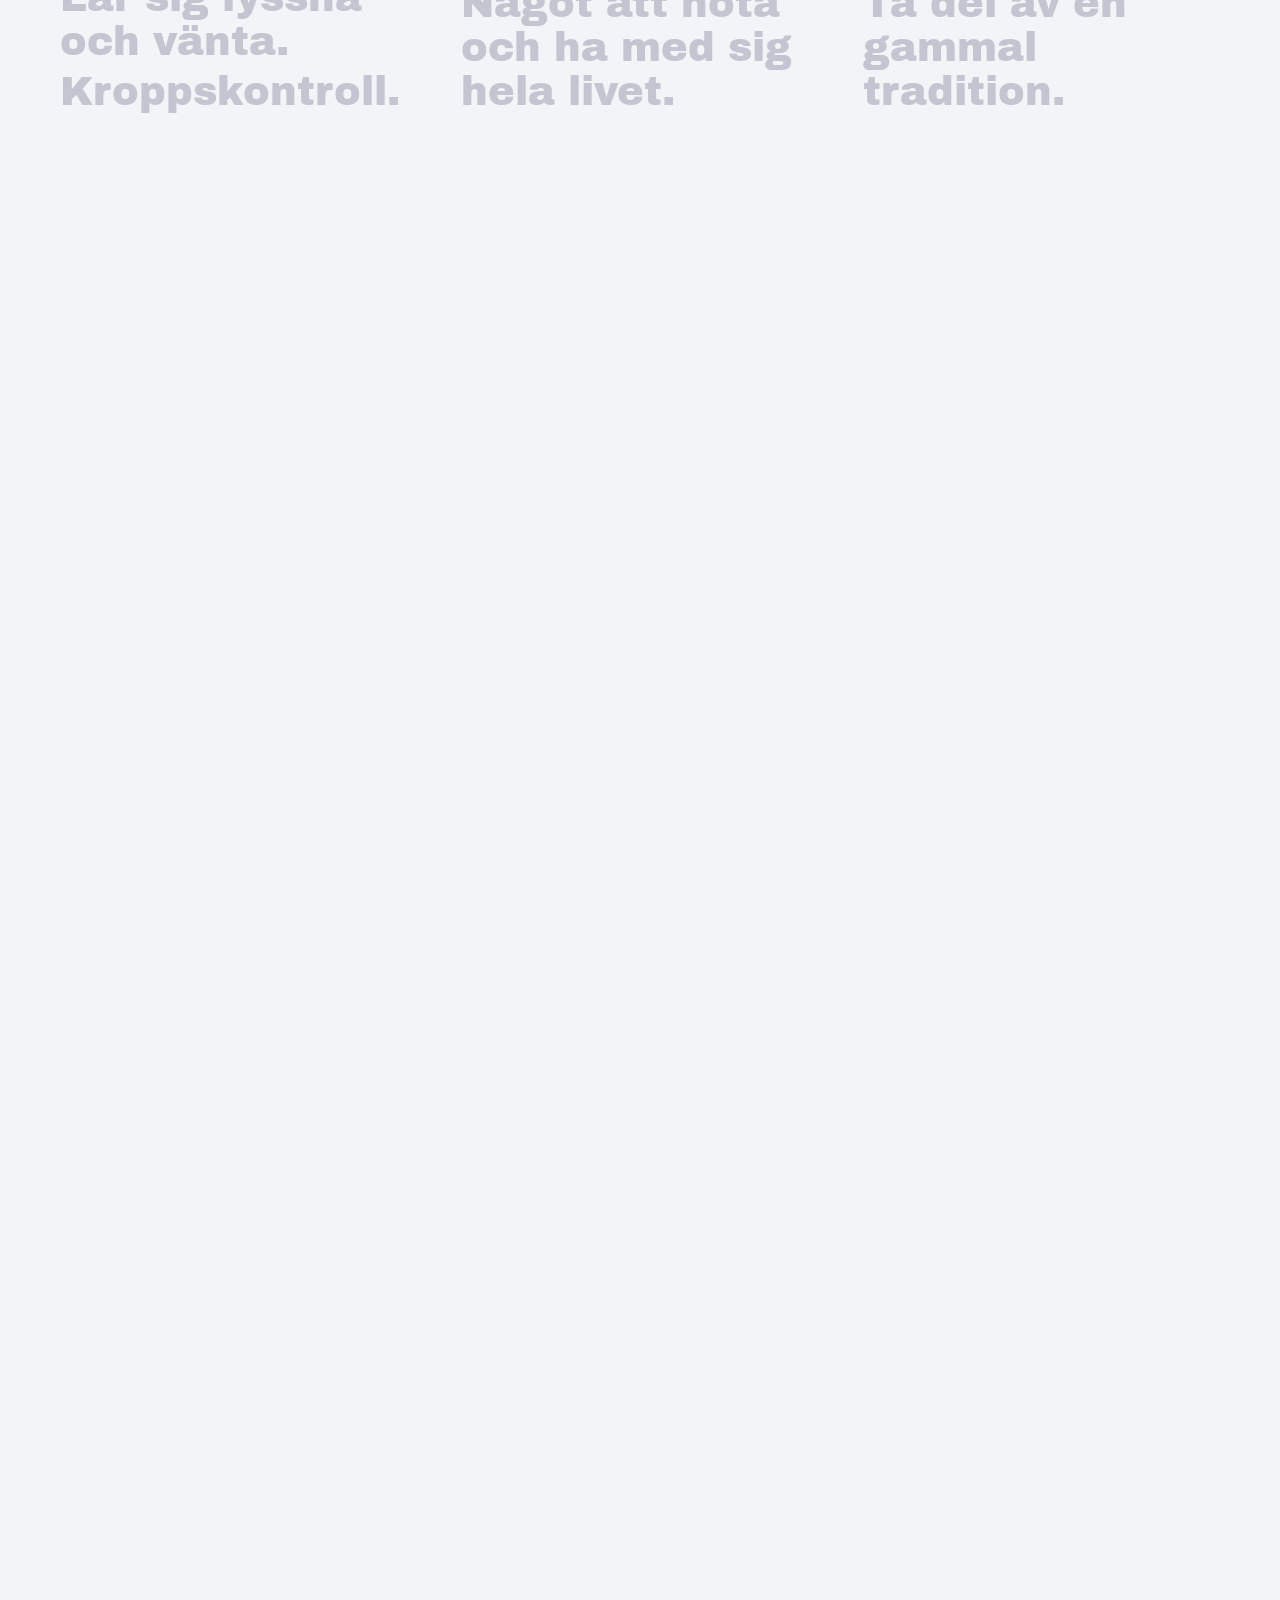
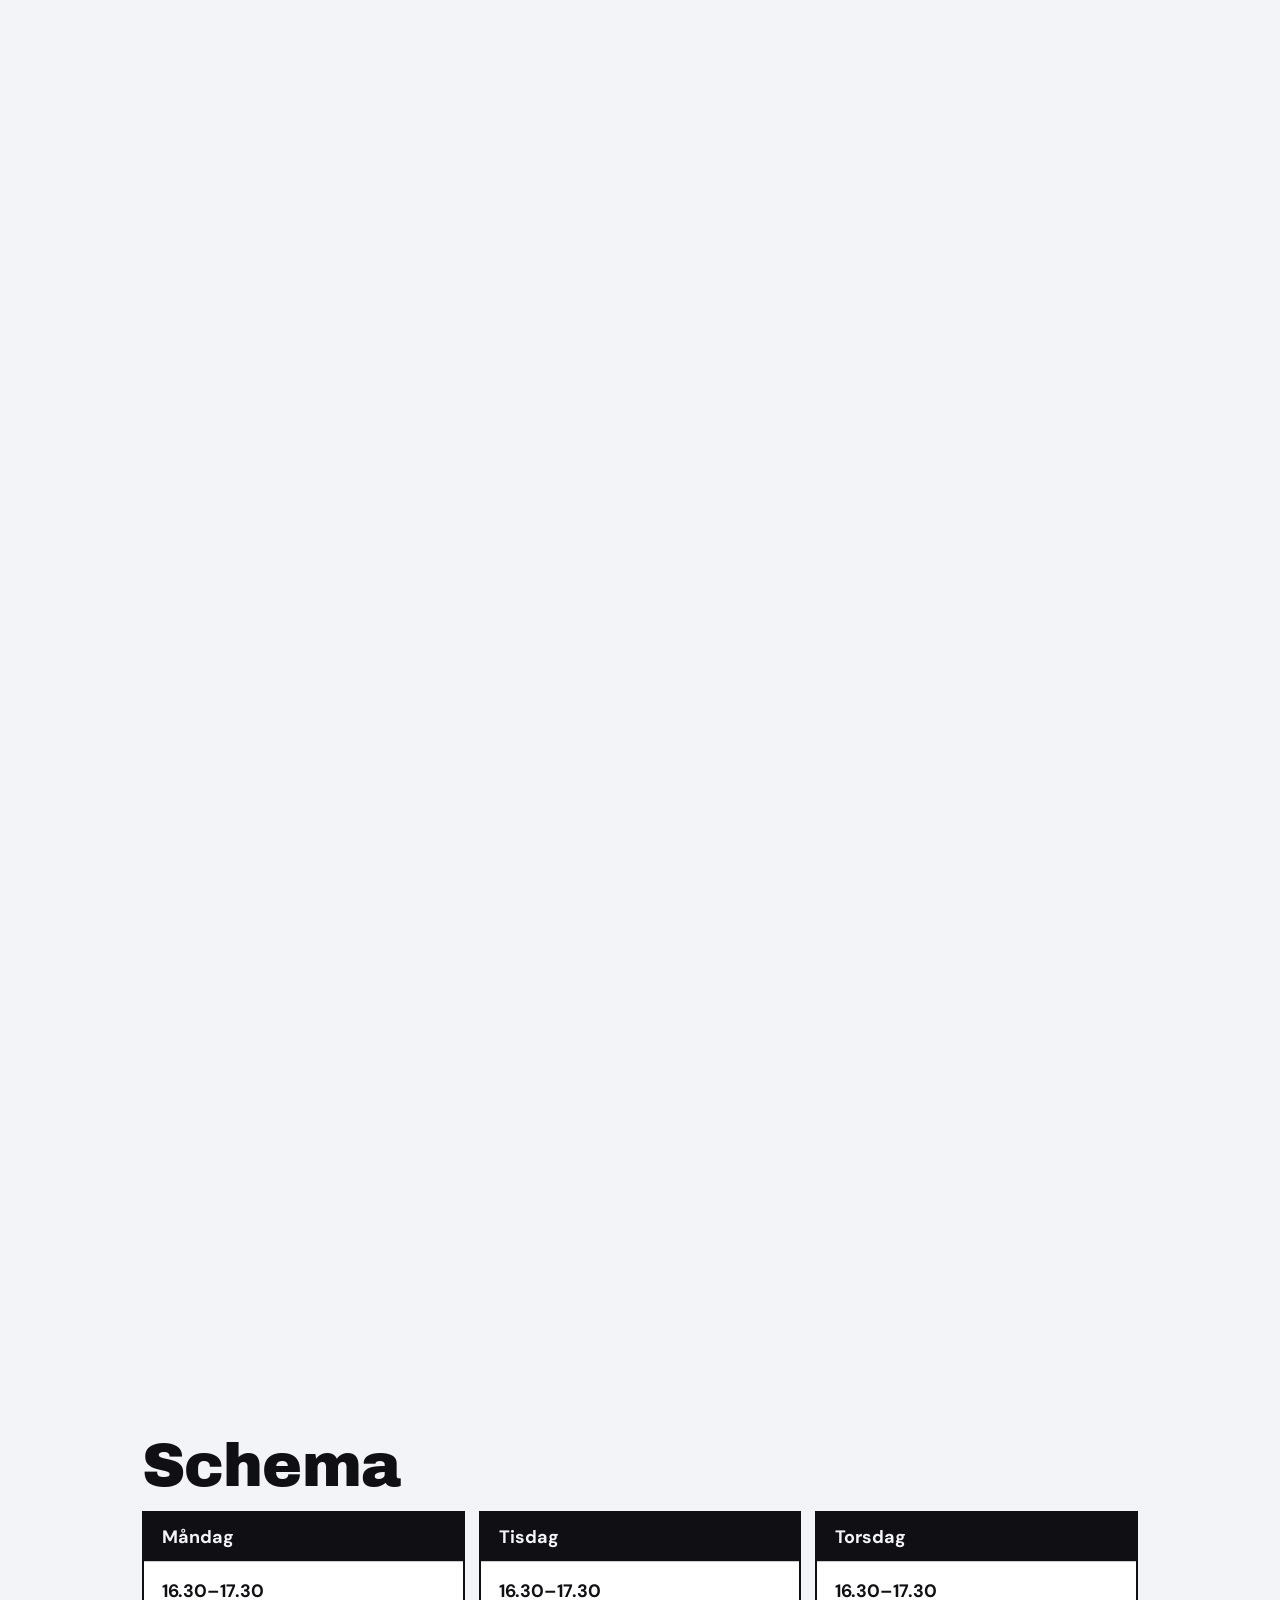
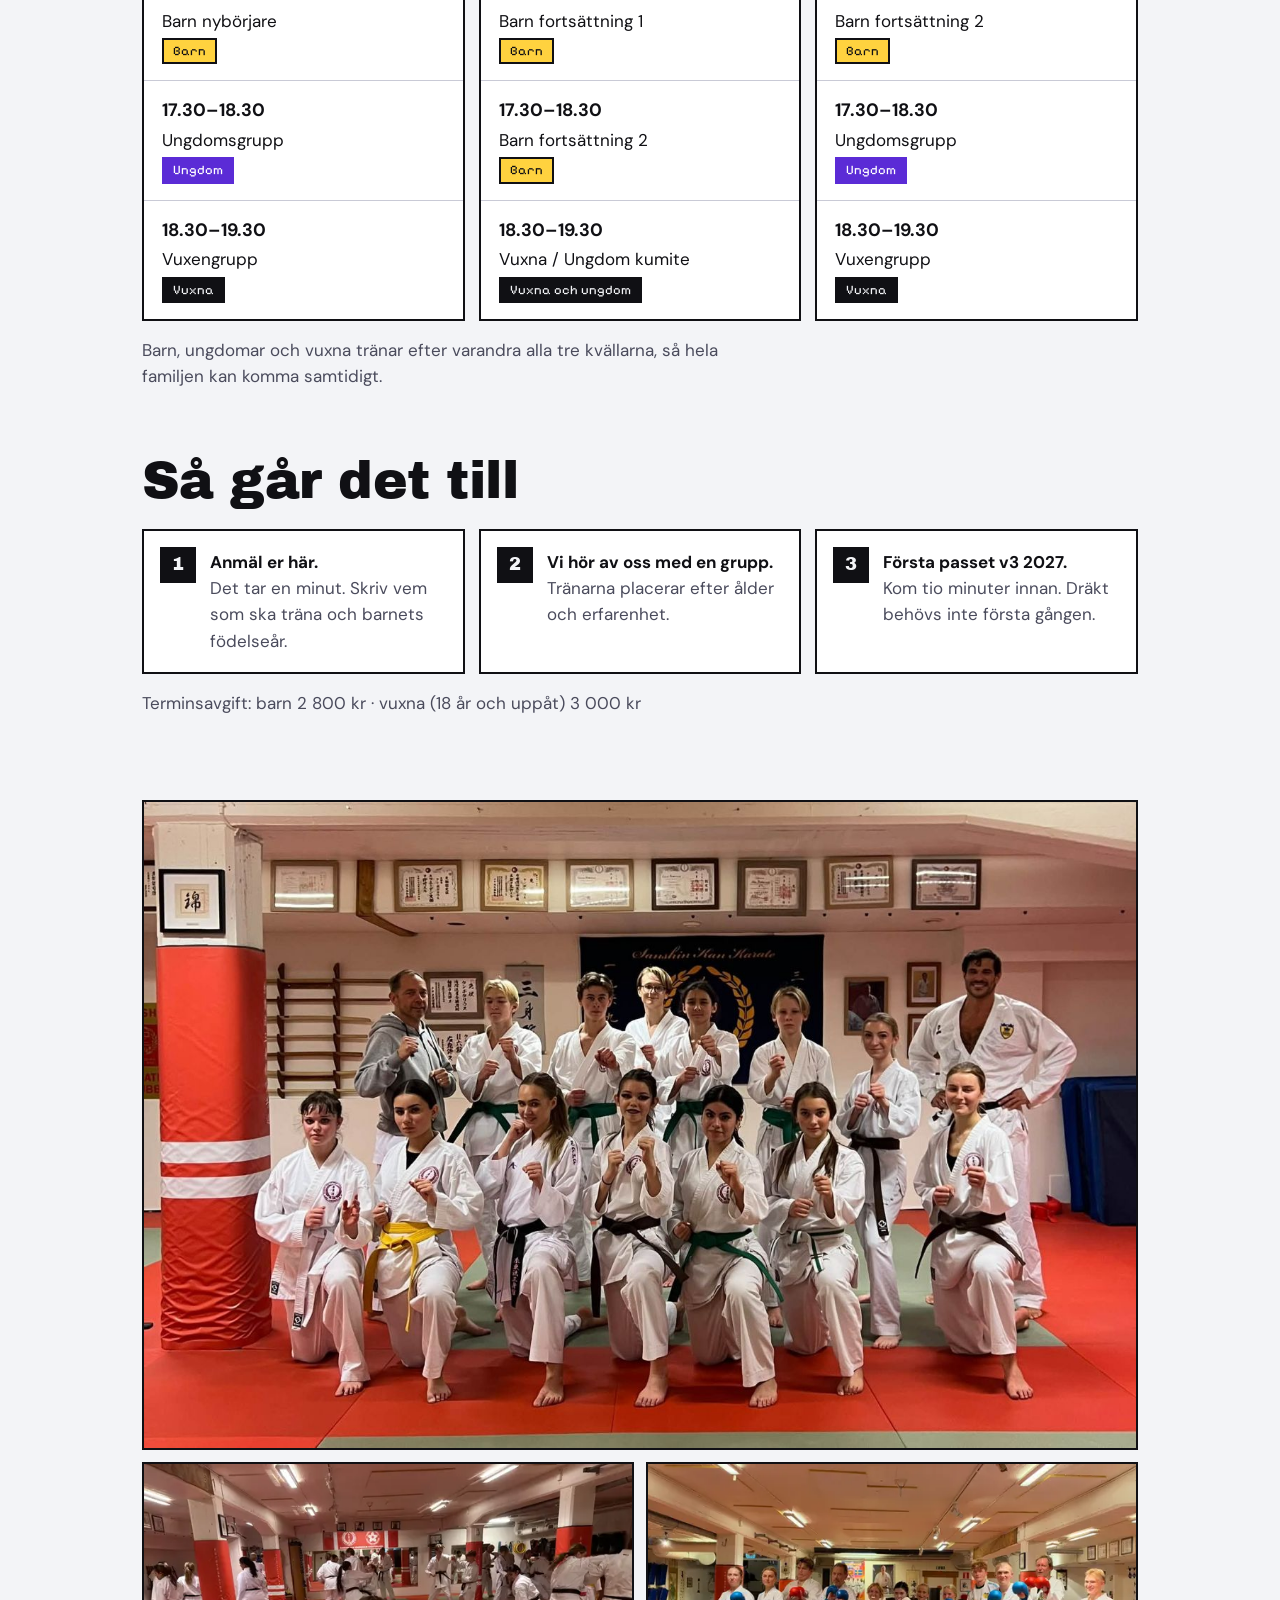
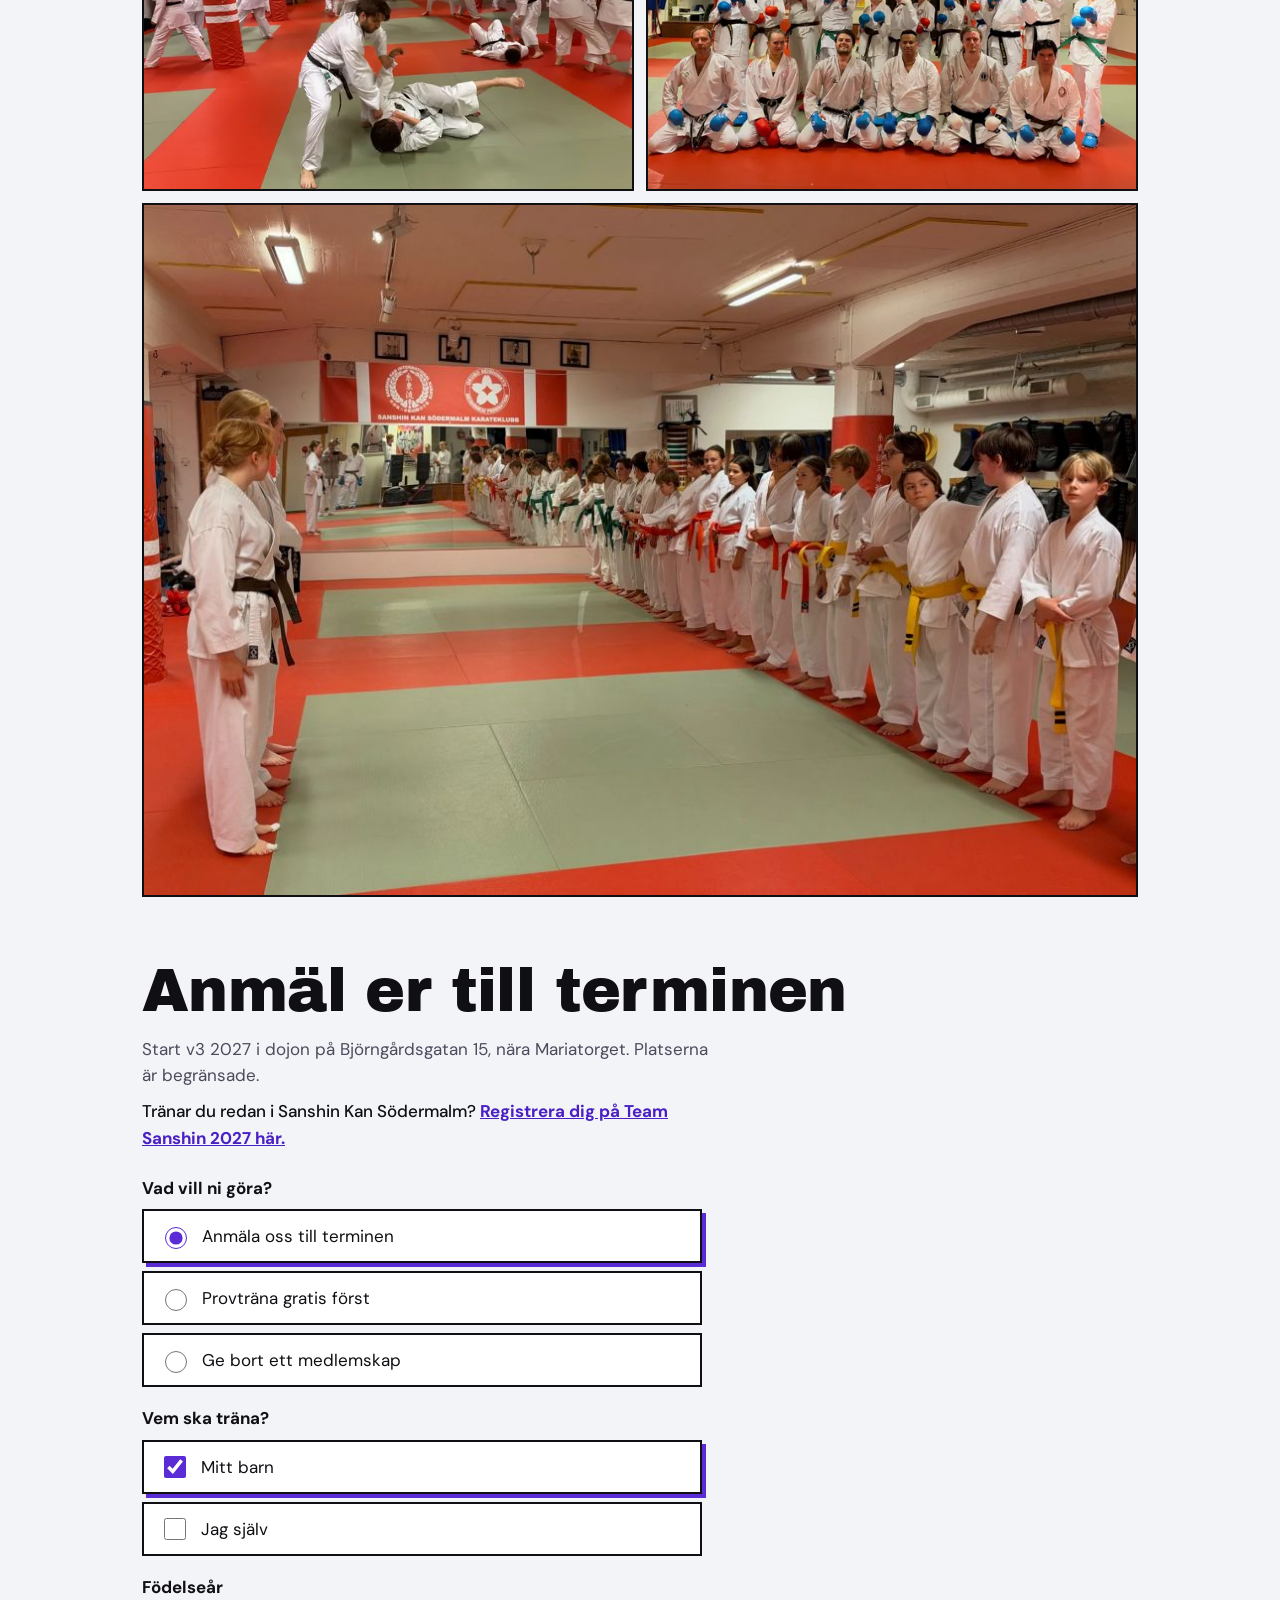
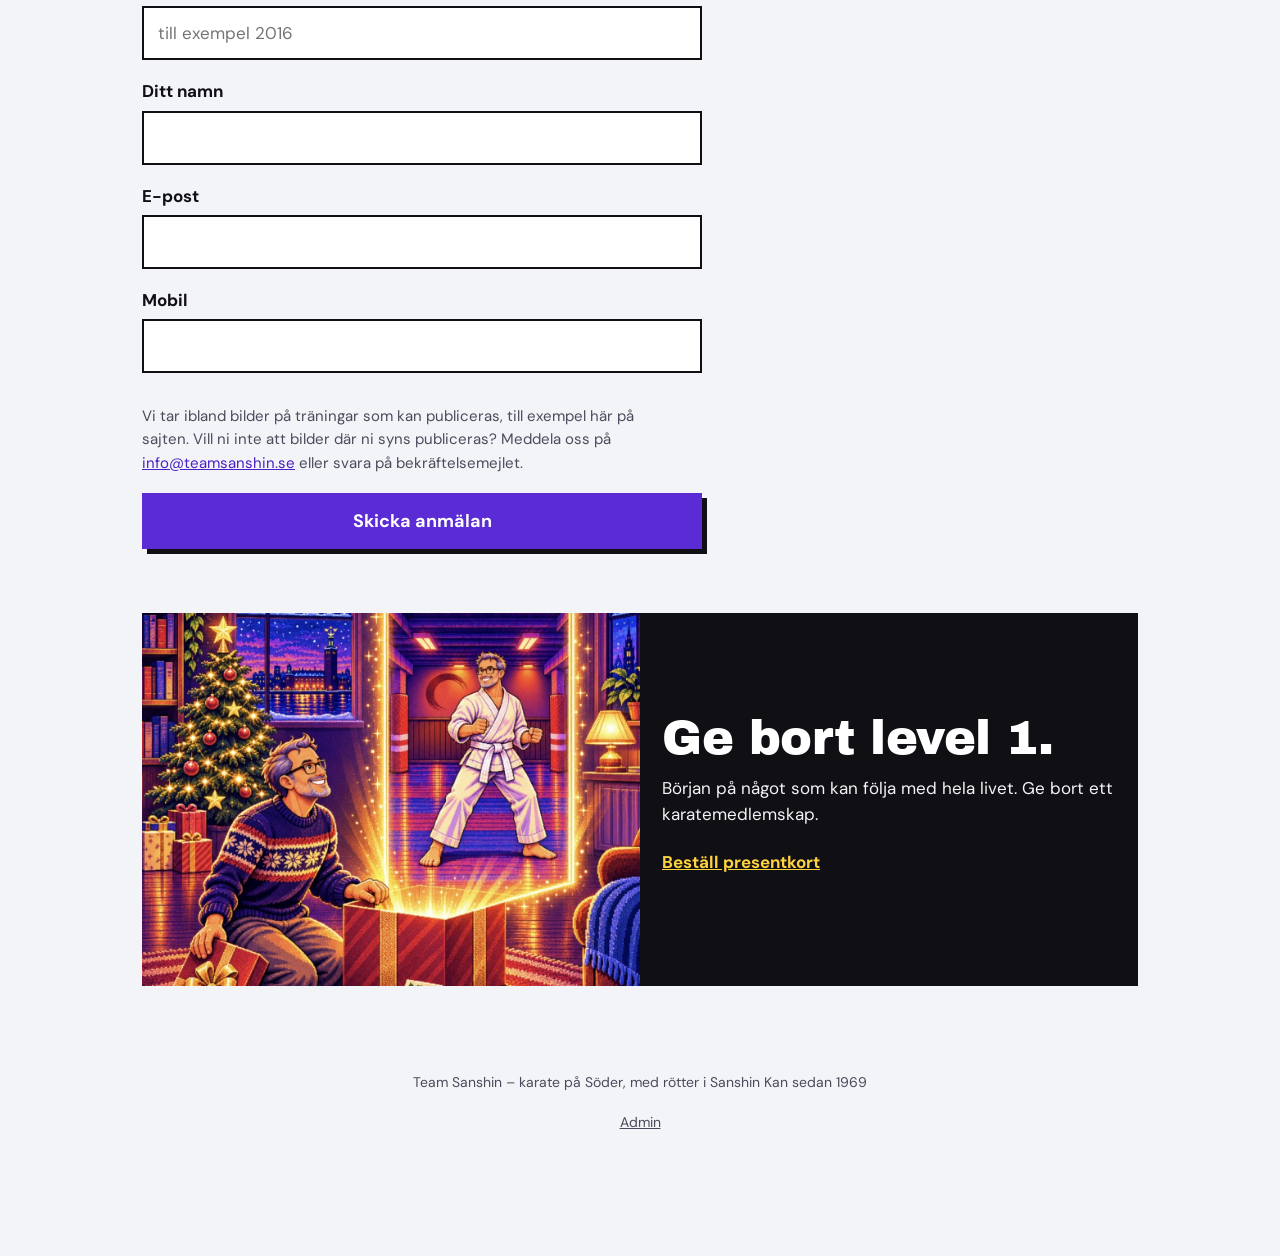
==== commit 72cb99a2: "Ny gruppbild överst i fotodelen Gruppbilden framför den blå banderollen med lagerkransen ersätter de" ====
--- a/index.html
+++ b/index.html
@@ -129,7 +129,7 @@
   <div class="wrap">
     <h2 class="dold-rubrik">Bilder från dojon</h2>
     <div class="ph-grid">
-      <figure class="foto wide"><img src="bilder/klubben-1024.jpg" srcset="bilder/klubben-700.jpg 700w, bilder/klubben-1024.jpg 1024w" sizes="(min-width: 1040px) 996px, calc(100vw - 44px)" width="1024" height="691" loading="lazy" decoding="async" alt="Gruppbild i dojon: barn, ungdomar och vuxna i vita dräkter med bälten i olika färger framför klubbens röda banderoll."></figure>
+      <figure class="foto wide"><img src="bilder/gruppbild-1400.jpg" srcset="bilder/gruppbild-800.jpg 800w, bilder/gruppbild-1400.jpg 1400w" sizes="(min-width: 1040px) 996px, calc(100vw - 44px)" width="1400" height="911" loading="lazy" decoding="async" alt="Gruppbild i dojon: ungdomar och vuxna i vita dräkter med bälten i olika färger framför klubbens blå banderoll med lagerkransen."></figure>
       <figure class="foto"><img src="bilder/dojo-1000.webp" srcset="bilder/dojo-600.webp 600w, bilder/dojo-1000.webp 1000w" sizes="(min-width: 1040px) 492px, calc(50vw - 28px)" width="1000" height="668" loading="lazy" decoding="async" alt="Träning i dojon: par övar svep och nedtagningar på de röda och gröna mattorna."></figure>
       <figure class="foto"><img src="bilder/instruktorer-1000.webp" srcset="bilder/instruktorer-600.webp 600w, bilder/instruktorer-1000.webp 1000w" sizes="(min-width: 1040px) 492px, calc(50vw - 28px)" width="1000" height="643" loading="lazy" decoding="async" alt="Grupp i vita dräkter med blå och röda handskar, de flesta med svarta bälten."></figure>
       <figure class="foto wide"><img src="bilder/barn-led-1000.jpg" srcset="bilder/barn-led-600.jpg 600w, bilder/barn-led-1000.jpg 1000w" sizes="(min-width: 1040px) 996px, calc(100vw - 44px)" width="1000" height="695" loading="lazy" decoding="async" alt="Barn i vita dräkter med gula, orange och gröna bälten står på led längs mattan i dojon, med två instruktörer framför sig."></figure>
